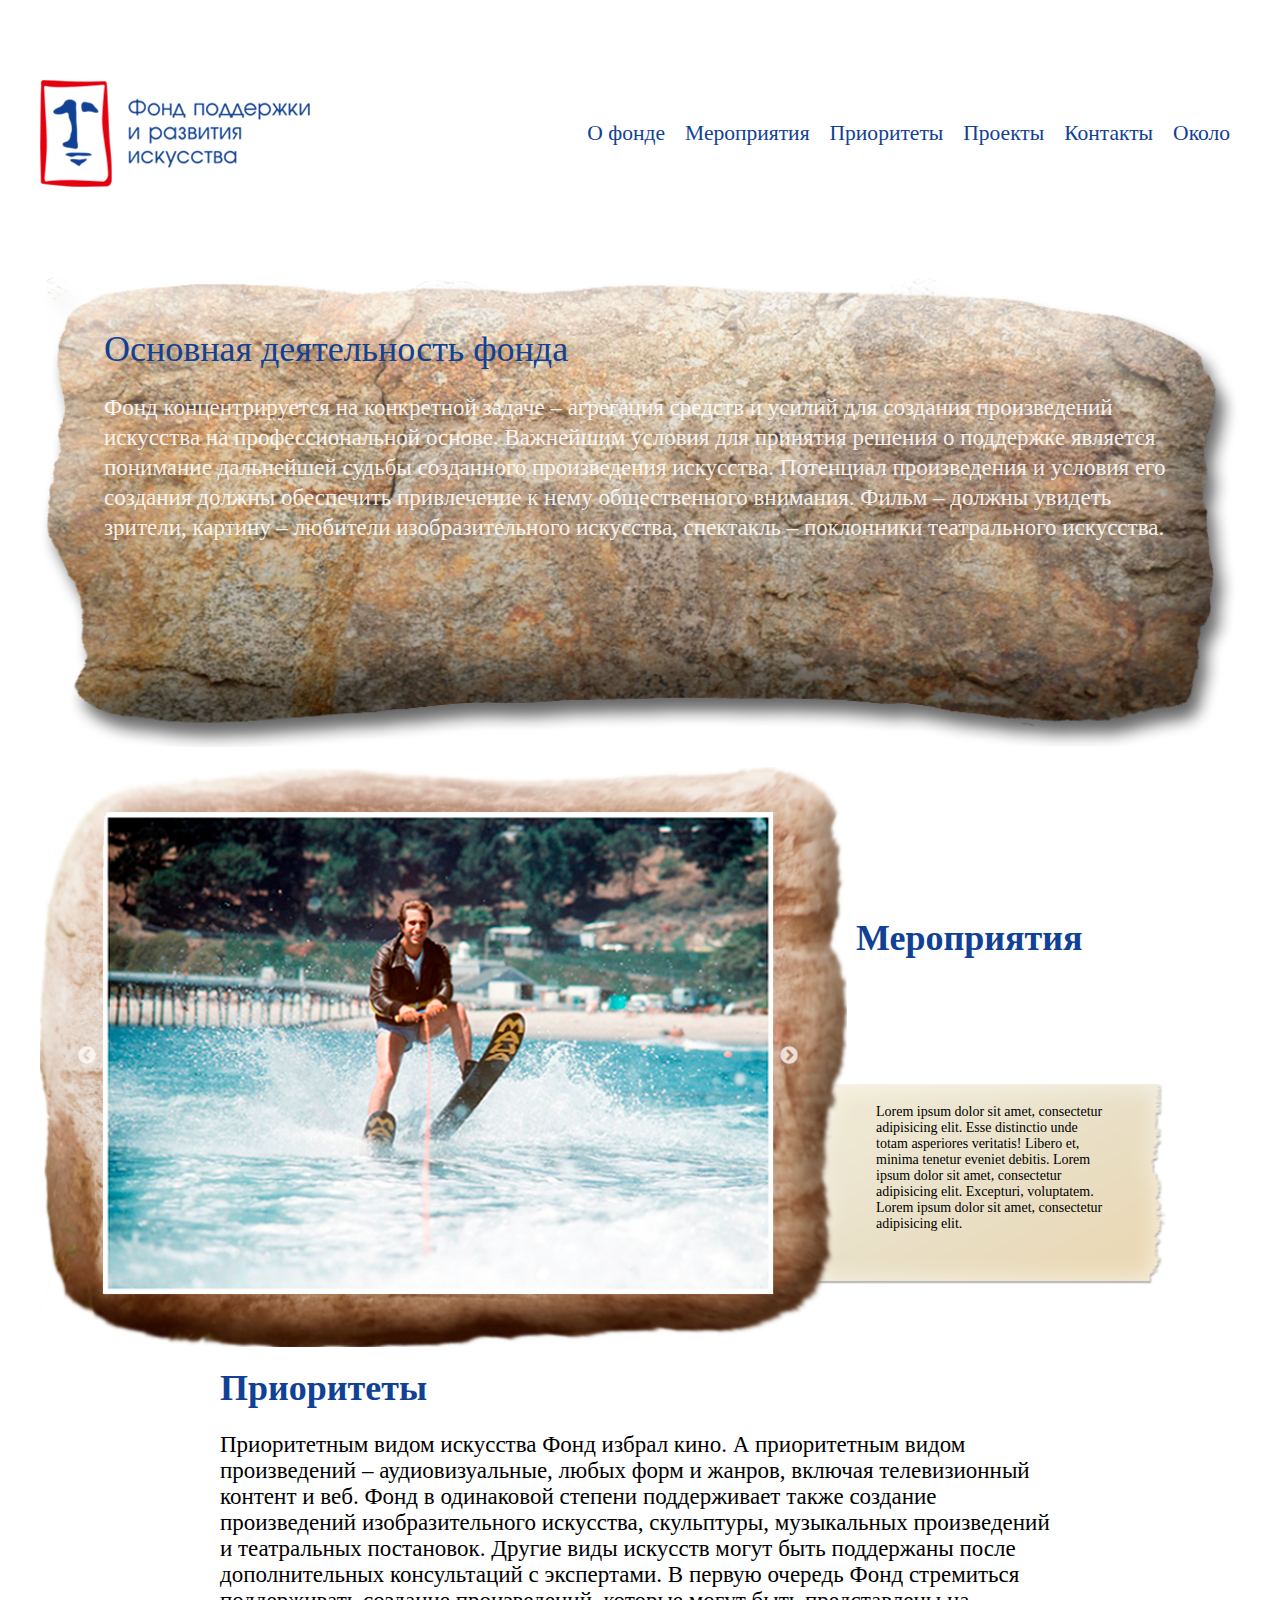
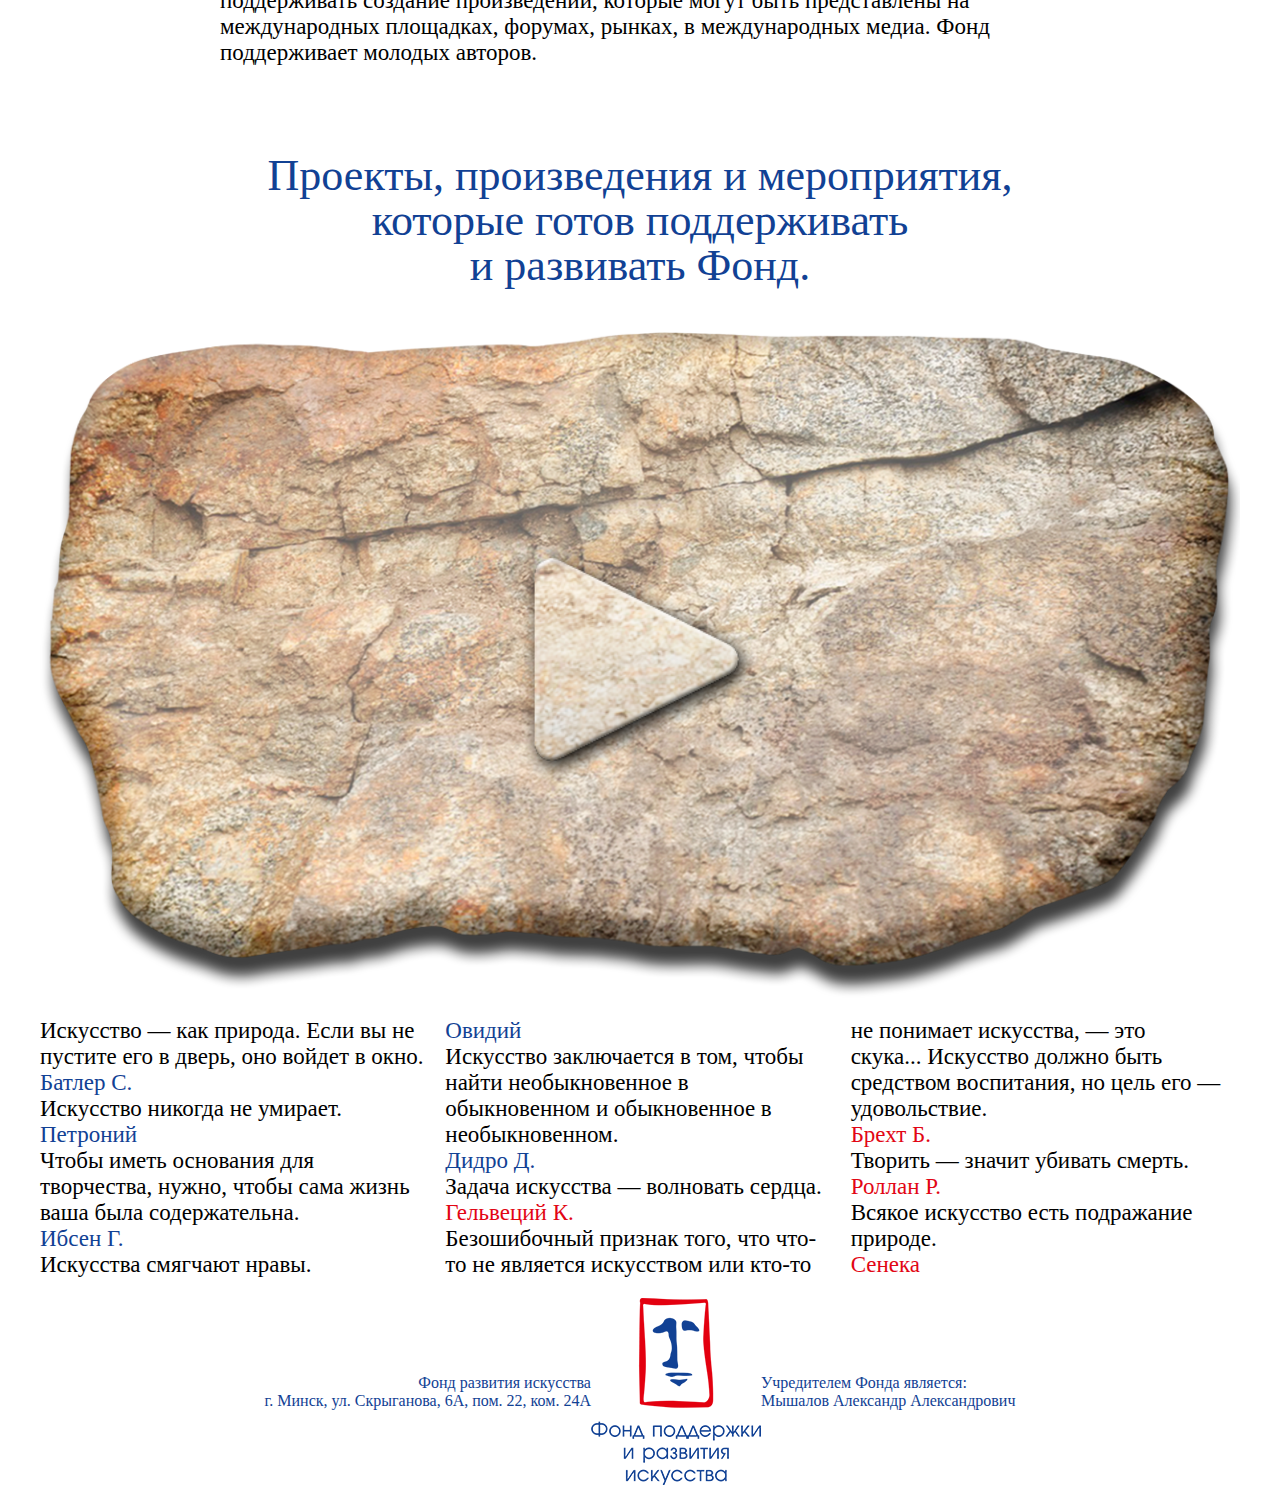
==== index.html @ 81e86b13 "Initial commit" ====
<!DOCTYPE html>
<html lang="en">
	<head>
		<meta charset="UTF-8">
		<meta name="viewport" content="width=device-width, initial-scale=1">
		<title></title>
		<link rel="stylesheet" type="text/css" href="css/style.css">
		<link rel="stylesheet" type="text/css" href="slick/slick-theme.css">
		<link rel="stylesheet" type="text/css" href="slick/slick.css">
	</head>
	<body>
		<header>
			<div class="container">
				<div class="flex__row menu">
					<div class="logo__top"></div>
					<div class="menu__links">
						<div class="flex__row menu__pc">
							<div class="menu__link">
								<a href="">О фонде</a>
							</div>
							<div class="menu__link">
								<a href="">Мероприятия</a>
							</div>
							<div class="menu__link">
								<a href="">Приоритеты</a>
							</div>
							<div class="menu__link">
								<a href="">Проекты</a>
							</div>
							<div class="menu__link">
								<a href="">Контакты</a>
							</div>
							<div class="menu__link">
								<a href="">Около</a>
							</div>
						</div>
						<div class="menu__phone">
							<input type="checkbox" id="menu-toggle" />
							<label for="menu-toggle"></label>
							<ul id="menu">
								<li><a href="#">О фонде</a></li>
								<li><a href="#">Мероприятия</a></li>
								<li><a href="#">Приоритеты</a></li>
								<li><a href="#">Проекты</a></li>
								<li><a href="#">Контакты</a></li>
								<li><a href="#">Около</a></li>
							</ul>
						</div>
					</div>
				</div>
			</div>
		</header>
		<section>
			<div class="container">
				<div class="rock1">
					<h1>Основная деятельность фонда</h1>
					<p>Фонд концентрируется на конкретной задаче – агрегация средств и усилий для создания произведений искусства на профессиональной основе. Важнейшим условия для принятия решения о поддержке является понимание дальнейшей судьбы созданного произведения искусства. Потенциал произведения и условия его создания должны обеспечить привлечение к нему общественного  внимания. Фильм – должны увидеть зрители, картину – любители изобразительного искусства, спектакль – поклонники театрального искусства.
					</p>
				</div>
			</div>
		</section>
		<section>
			<div class="container">
				<div class="rock2">
					<div class="carusel">
						<div class="chel1"><img src="img/slide.png"></div>
						<div class="chel1"><img src="img/slide.png"></div>
						<div class="chel1"><img src="img/slide.png"></div>
					</div>
					<div class="stick">
						<h1 >Мероприятия</h1>
						<p >Принять участие можно <br> заполнив анкету</p>
						<div class="sticky" style="margin: 50px 0;">
							<p class="stick_text" >Lorem ipsum dolor sit amet, consectetur adipisicing elit. Esse distinctio unde totam asperiores veritatis! Libero et, minima tenetur eveniet debitis. Lorem ipsum dolor sit amet, consectetur adipisicing elit. Excepturi, voluptatem. Lorem ipsum dolor sit amet, consectetur adipisicing elit. </p>
						</div>
					</div>
					<div class="stick_phone">
						<h1 >Мероприятия</h1>
						<p >Принять участие можно <br> заполнив анкету</p>
						<p>Lorem ipsum dolor sit amet, consectetur adipisicing elit. Sed voluptates aut autem modi earum, sunt fuga unde suscipit voluptatibus ducimus dignissimos quam alias animi quo culpa obcaecati provident, odit omnis nam eum velit nostrum, cumque veritatis! Quas nesciunt libero sunt. Molestias in, nobis sed, ducimus aliquid facere voluptas optio aspernatur!</p>
					</div>
				</div>
			</div>
		</section>
		<section>
			<div class="container">
				<div class="adv">
					<h1>Приоритеты</h1>
					<p>Приоритетным видом искусства Фонд избрал кино. А приоритетным видом произведений – аудиовизуальные, любых форм и жанров, включая телевизионный контент и веб. Фонд в одинаковой степени поддерживает также создание произведений изобразительного искусства, скульптуры, музыкальных произведений и театральных постановок.  Другие виды искусств могут быть поддержаны после дополнительных консультаций с экспертами.
						В первую очередь Фонд стремиться поддерживать создание произведений, которые могут быть представлены на международных площадках, форумах, рынках, в международных медиа.
						Фонд поддерживает молодых авторов.
					</p>
				</div>
			</div>
		</section>
		<section>
			<div class="container">
				<p class="big">Проекты, произведения и мероприятия,<br>которые готов поддерживать<br>и развивать Фонд.</p>
				<div class="rock3" style="overflow-y: hidden; overflow-x: hidden;">
					<img class="play" id="start_film" src="img/Play_button.png">
					<img class="film" id="film" src="img/film.png" style="display: none;">
				</div>
			</div>
		</section>
		<section>
			<div class="container">
				<div class="near">
					<p>Искусство — как природа. Если вы не<br> пустите его в дверь, оно войдет в окно.<br>
						<span class="blue_span">Батлер С.</span><br>
						Искусство никогда не умирает.<br> <span class="blue_span">Петроний</span><br>
						Чтобы иметь основания для творчества, нужно, чтобы сама жизнь ваша была содержательна.<br>
						<span class="blue_span">Ибсен Г.</span><br>
						Искусства смягчают нравы.<br>
						<span class="blue_span">Овидий</span><br>
						Искусство заключается в том, чтобы найти необыкновенное в обыкновенном и обыкновенное в необыкновенном.<br>
						<span class="blue_span">Дидро Д.</span></p>
						<p>Задача искусства — волновать сердца.<br>
							<span class="red_span">Гельвеций К.</span><br>
							Безошибочный признак того, что что-то не является искусством или кто-то не понимает искусства, — это <br>скука... Искусство должно быть средством воспитания, но цель его — удовольствие.<br>
							<span class="red_span">Брехт Б.</span><br>
							Творить — значит убивать смерть.<br>
							<span class="red_span">Роллан Р.</span><br>
							Всякое искусство есть подражание природе.<br>
							<span class="red_span">Сенека</span></p>
						</div>
					</div>
				</section>
				<footer>
					<div class="container">
						<div class="flex__row footer">
							<p class="right">Фонд развития искусства<br>
г. Минск, ул. Скрыганова, 6А, пом. 22, ком. 24А
</p>
							<div class="logo__bot"></div>
							<p class="left">Учредителем Фонда является:<br>
Мышалов Александр Александрович
</p>
						</div>
					</div>
				</footer>
			</body>
			<script src="js/jquery-3.3.1.min.js"></script>
			<script src="js/script.js"></script>
			<script src="slick/slick.js"></script>
			<script type="text/javascript">
				$('.carusel').slick();
			</script>
		</html>
---- css/style.css ----
body{
	font-family: 'AvantGarde';
	background-image: url(../img/bg.png);
	background-repeat: no-repeat;
	-webkit-background-size: cover;
	background-size: cover;
}
header{
	margin: 70px 0;
}
h1{
	font-size: 36px;
	color: #114194;
	margin: 0;
}
p{
	font-size: 23px;
	color: white;
}
.container{
	max-width: 1200px;
	width: 96%;
	padding: 10px;
	margin: auto;
}
.flex__row{
	display: flex;
	flex-wrap: wrap;
}
.logo__top{
	background-image: url(../img/Logo2.png);
	-webkit-background-size: contain;
	background-size: contain;
	background-repeat: no-repeat;
	width: 270px;
	height: 107px;
}
.logo__bot{
	background-image: url(../img/logo.png);
	-webkit-background-size: contain;
	background-size: contain;
	background-repeat: no-repeat;
	width: 170px;
	height: 187px;
}
.menu__link a{
	text-decoration: none;
	outline: none;
	color: #114194;
	padding: 10px;
	font-size: 21.54px;
	transition: all .4s ease;
}
.menu__link a:hover{
	color: #e20614;
}
.menu{
	align-items: center;
	justify-content: space-between;
}
.rock1{
	background-image: url(../img/rock1.png);
	background-repeat: no-repeat;
	-webkit-background-size: cover;
	background-size: cover;	
	width: 100%;
	height: 470px;
}
.rock2{
	position: relative;
	background-image: url(../img/rock2.png);
	background-repeat: no-repeat;
	-webkit-background-size: contain;
	background-size: contain;	
	width: 100%;
	height: 580px;
}
.rock3{
	position: relative;
	background-image: url(../img/rock3.png);
	background-repeat: no-repeat;
	-webkit-background-size: cover;
	background-size: cover;	
	height: 666px;
}
.rock1 h1{
	padding: 4vw 5vw 0 5vw;
	font-weight: 300;
}
.rock1 p{
	padding: 0vw 5vw 0 5vw;
	color: rgba(255,255,255,.9);
	line-height: 30px;
	font-weight: 100;

}
.carusel{
	    position: absolute;
    left: 62px;
    top: 45px;
    /* height: 167px; */
    width: 56%;
}
.slick-slide img{
	width: 100%;
}
.sticky{
	background-image: url(../img/stick.png);
	background-repeat: no-repeat;
	-webkit-background-size: contain;
	background-size: contain;	
	width: 100%;
	height: 200px;
}
.stick{
        position: absolute;
    z-index: -1;
    top: 150px;
    left: 776px;
}
.stick_text{
	margin: 0 40px;
	color: black;
	font-size: 14px;
	width: 55%;
	padding: 20px;
}
.stick_text:hover{
	color: red;
	background-color: blue;
}
.stick h1,.stick > p{
	margin-left: 40px;
}
.play{
	position: absolute;
	top: 50%;
	left: 50%;
	transform: translate(-50%,-50%);
	width: 20%;
}
.footer{
	justify-content: center;
	align-items: center;
}
.left{
	font-size: 16px;
	color: #114194;
	text-align: left;
}
.right{
	font-size: 16px;
	color: #114194;
	text-align: right;
}
.film{
	display: flex;
	margin: auto;
	width: 100%;
}
.rock3::-webkit-scrollbar { width: 0; }
 
/* ie 10+ */
.rock3 { -ms-overflow-style: none; }


/*phone menu*/
#menu, label:before, label:after {
    content: " ";
    position: absolute;
    left: 100px;
    width: 40px;
    height: 5px;
    background-color: #e20614;
    border-radius: 2px;
    transition: .5s ease;
}

label {
    padding: 38px 70px;
    position: absolute;
    z-index: 1;
}
label:before { top: 50px; }
label:after { top: 70px; }

#menu {
    top: 44px;
    width: 0px;
    transition: .2s ease;
    z-index: 0;
}
#menu li {
    line-height: 0.5;
    pointer-events: none;
    opacity: 0;
}
li, a {
    color: #114194;;
    text-indent: -15px;
    text-decoration: none;
    text-transform: none;
    list-style: none;
}

#menu-toggle:checked + label:before {
    top: 60px;
    /*left: 50px;*/
    transform: rotate(-45deg);
}
#menu-toggle:checked + label:after {
    top: 60px;
    /*left: 50px;*/
    transform: rotate(45deg);
}
#menu-toggle:checked + label + #menu {
	    position: absolute;
    top: -233px;
    background-color: rgba(255,255,255,.9);
    width: 165px;
    height: 250px;
    box-shadow: 0 2px 5px rgba(0,0,0,0.26);
    transition: .3s ease .2s;
    z-index: 1;
}
#menu-toggle:checked + label + #menu li {
    pointer-events: all;
    /* font: 16pt 'Roboto', sans-serif; */
    font-size: 23px;
    line-height: 1.85;
    opacity: 1;
    z-index: 2;
    transition: .2s ease .3s;
}

[type="checkbox"]:not(:checked), [type="checkbox"]:checked {
    display: none;
}
/*phone menu*/
.adv{
	width: 70%;
	margin: auto;
}
.adv p{
	color: black;
}
.big{
	font-size: 44px;
	color: #114194;
	font-family: 'Intro';
	font-weight: 100;
	text-align: center;
	line-height: 25px!important;
}
.near{
	column-width: 30vw;
	
}
.near p{
	margin: 0;
	color: black;
}
.blue_span{
 color: #114194;
}
.red_span{
 color: #e20614;
}




@media only screen and (min-width: 1279px) {
	.stick_phone{
		display: none;
	}
	.big{
		line-height: 45px!important;
	}
}

@media only screen and (max-width: 1279px) {
	.big{
		font-size: 30px;
	}

	.rock1{
		height: 38vw;
	}
	.rock3{
		height: 50vw;
	}
	p{
		font-size: 20px;	
	}
	header{
		margin: 20px 0;
	}
	.menu{
		justify-content: center;
	}
	.menu__links{
		padding: 20px 0;
	}
	.carusel{
		width: 60%;
	}
	.rock2{
		background: none;
		height: auto;
	}
	.stick{
		display: none;
	}
	.carusel{
		top: 20px;
		left: 10px;
		width: 95%;
	}
	.stick_phone{
		background-color: rgba(0,0,0,.2);
		padding:5vw 5vw 5vw 5vw;
		border-radius: 12px;
		margin: 50px 0;
	}
}
@media only screen and (max-width: 768px) {
	p{
		font-size: 16px;
		line-height: 20px!important;	
	}
	
	.menu{
		justify-content: center;

	}
	.menu__links{
		padding: 50px 0;
	}
	.menu__link a{
		font-size: 20px;
		filter: drop-shadow(0px 0px 1px #114194);
	}

}
@media only screen and (min-width: 767px) {
	.menu__phone{
	display: none;
	}
}
@media only screen and (max-width: 767px) {
	.menu__phone{
	position: fixed;
    bottom: 86px;
    left: -90px;
    z-index: 9999;
	}
	.menu__pc{
		display: none;
	}
	.rock1 p {
    padding: 5vw 5vw 5vw 5vw;
    line-height: 30px;
    font-weight: 100;
    background-color: rgba(0,0,0,0.2);
    border-radius: 12px;
}
	.rock1{
		height: 520px;
		-webkit-background-size: contain;
		background-size: contain;
	}
	.rock1 h1{
		padding: 10vw 5vw 10vw 5vw;
	}
	h1{
		font-size: 25px;
		text-align: center;
	}
	
	.menu__links{
		padding: 50px 0;
	}
	

}
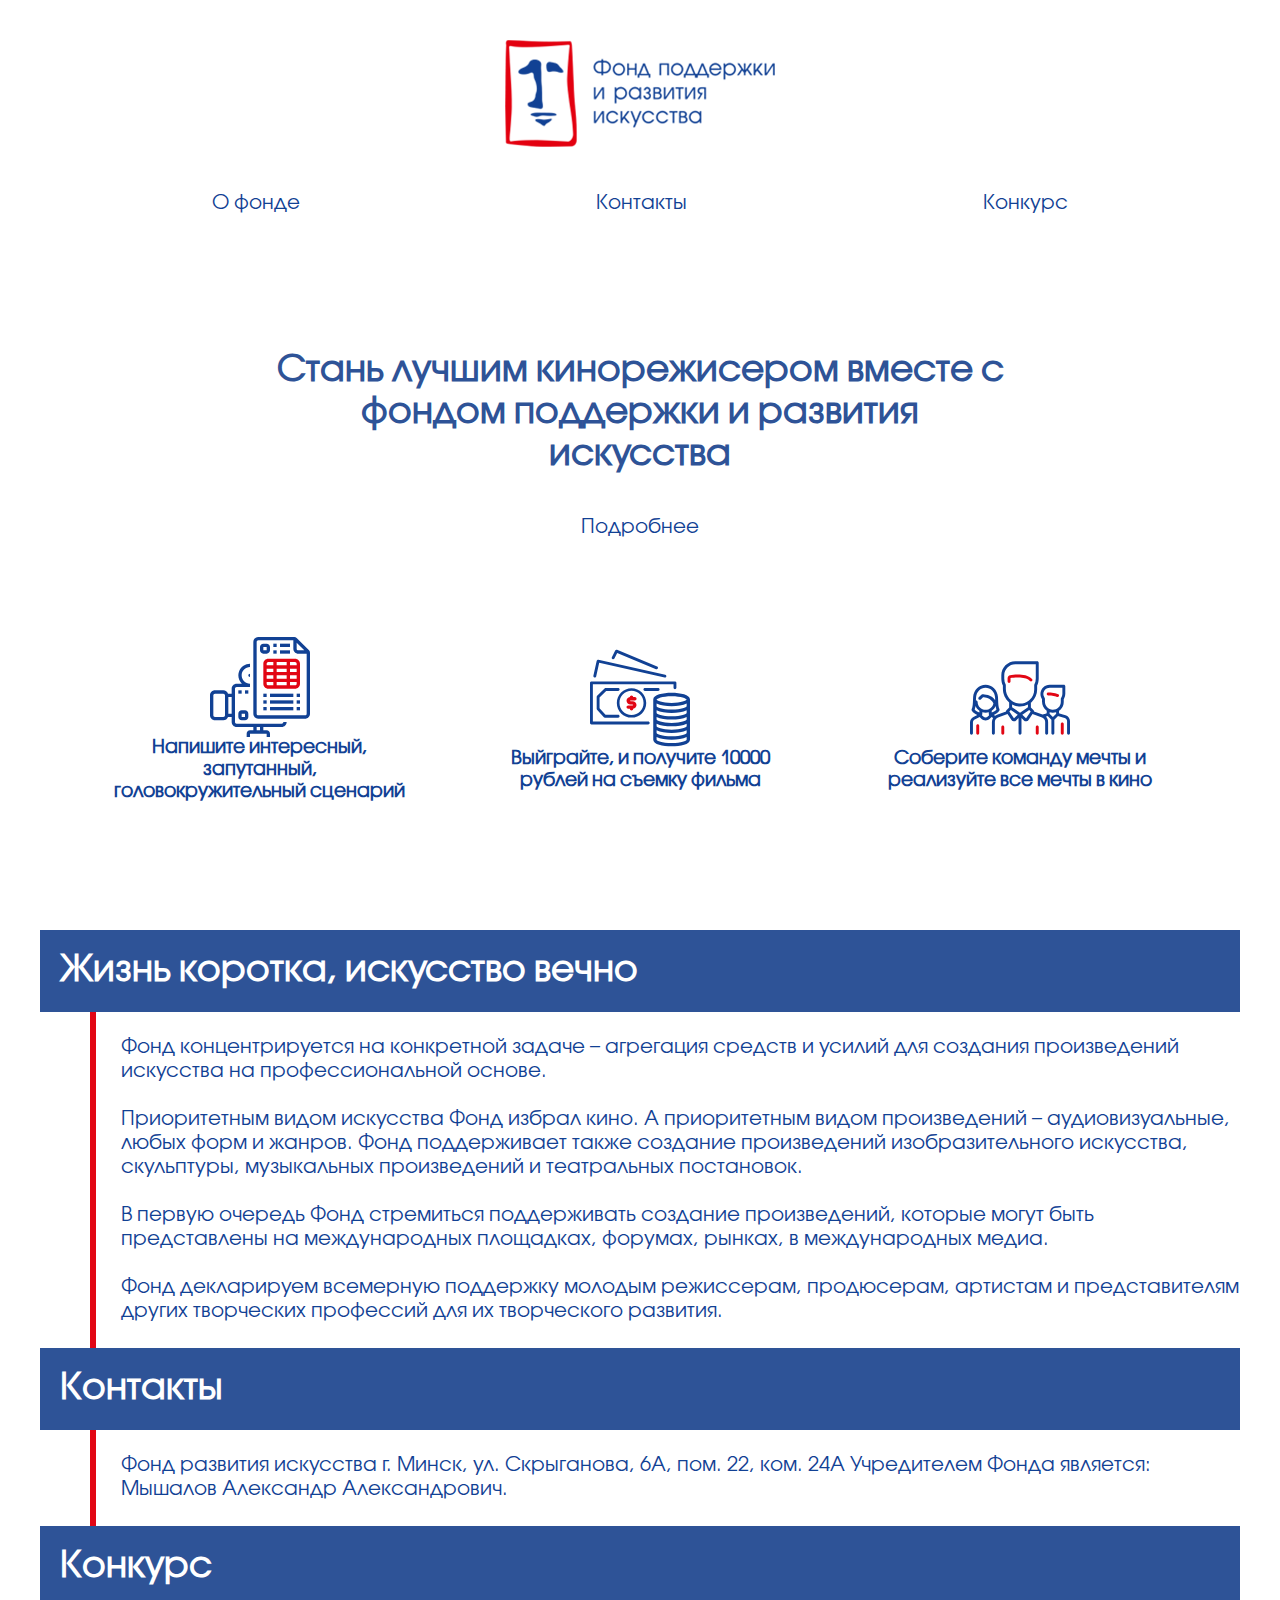
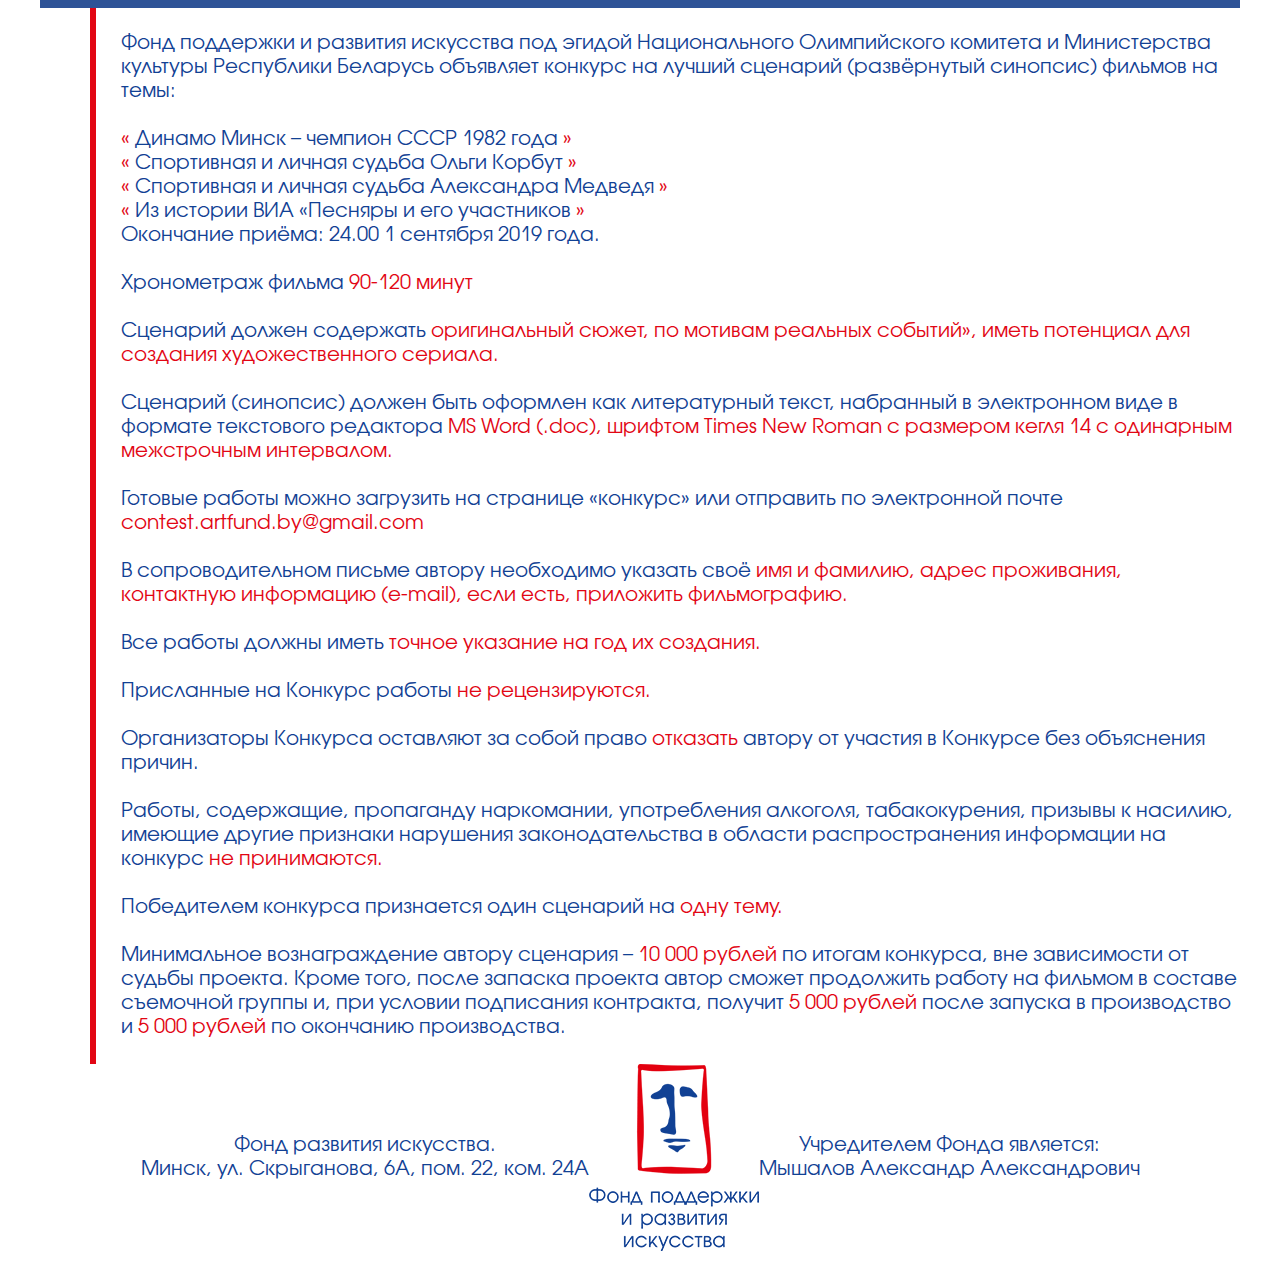
==== commit 1e7038e4: "v2" ====
--- a/index.html
+++ b/index.html
@@ -3,146 +3,155 @@
 	<head>
 		<meta charset="UTF-8">
 		<meta name="viewport" content="width=device-width, initial-scale=1">
-		<title></title>
+		<title>Document</title>
 		<link rel="stylesheet" type="text/css" href="css/style.css">
-		<link rel="stylesheet" type="text/css" href="slick/slick-theme.css">
 		<link rel="stylesheet" type="text/css" href="slick/slick.css">
 	</head>
 	<body>
-		<header>
-			<div class="container">
+		<div class="menu__phone">
+			<input type="checkbox" id="menu-toggle" />
+			<label for="menu-toggle"></label>
+			<ul id="menu">
+				<li><a href="#">О фонде</a></li>
+				<li><a href="#">Контакты</a></li>
+				<li><a href="#">Конкурс</a></li>
+			</ul>
+		</div>
+		
+		
+		<section class="first">
+			<header>
+				<div class="logo__top"><img src="img/Logo2.png"></div>
 				<div class="flex__row menu">
-					<div class="logo__top"></div>
+					
 					<div class="menu__links">
 						<div class="flex__row menu__pc">
 							<div class="menu__link">
 								<a href="">О фонде</a>
 							</div>
 							<div class="menu__link">
-								<a href="">Мероприятия</a>
-							</div>
-							<div class="menu__link">
-								<a href="">Приоритеты</a>
-							</div>
-							<div class="menu__link">
-								<a href="">Проекты</a>
-							</div>
-							<div class="menu__link">
 								<a href="">Контакты</a>
 							</div>
 							<div class="menu__link">
-								<a href="">Около</a>
+								<a href="">Конкурс</a>
 							</div>
-						</div>
-						<div class="menu__phone">
-							<input type="checkbox" id="menu-toggle" />
-							<label for="menu-toggle"></label>
-							<ul id="menu">
-								<li><a href="#">О фонде</a></li>
-								<li><a href="#">Мероприятия</a></li>
-								<li><a href="#">Приоритеты</a></li>
-								<li><a href="#">Проекты</a></li>
-								<li><a href="#">Контакты</a></li>
-								<li><a href="#">Около</a></li>
-							</ul>
 						</div>
 					</div>
 				</div>
+			</header>
+			<div class="try">
+				<h1>Стань лучшим кинорежисером вместе с фондом поддержки и развития искусства</h1>
+				<div class="menu__link">
+					<a href="">Подробнее</a>
+				</div>
 			</div>
-		</header>
-		<section>
-			<div class="container">
-				<div class="rock1">
-					<h1>Основная деятельность фонда</h1>
-					<p>Фонд концентрируется на конкретной задаче – агрегация средств и усилий для создания произведений искусства на профессиональной основе. Важнейшим условия для принятия решения о поддержке является понимание дальнейшей судьбы созданного произведения искусства. Потенциал произведения и условия его создания должны обеспечить привлечение к нему общественного  внимания. Фильм – должны увидеть зрители, картину – любители изобразительного искусства, спектакль – поклонники театрального искусства.
-					</p>
+			<div class="flex__row icons_adv">
+				<div class="flex__col icons">
+					<img src="img/1425816.svg" class="icon">
+					<h3 style="color: #114194;" class="icon_text">Напишите интересный, запутанный, головокружительный сценарий</h3>
+				</div>
+				<div class="flex__col icons">
+					<img src="img/858151.svg" class="icon">
+					<h3 style="color: #114194;" class="icon_text">Выйграйте, и получите 10000 рублей на съемку фильма</h3>
+				</div>
+				<div class="flex__col icons">
+					<img src="img/476700.svg" class="icon">
+					<h3 style="color: #114194;" class="icon_text">Соберите команду мечты и реализуйте все мечты в кино</h3>
 				</div>
 			</div>
 		</section>
 		<section>
 			<div class="container">
-				<div class="rock2">
-					<div class="carusel">
-						<div class="chel1"><img src="img/slide.png"></div>
-						<div class="chel1"><img src="img/slide.png"></div>
-						<div class="chel1"><img src="img/slide.png"></div>
+				<h1>Жизнь коротка, искусство вечно</h1>
+				<!-- <h4 style=" opacity: .5">Vita brevis, ars longa [вита брэвис, аре лонга].</h4> -->
+				
+				<div class="leftpad">
+					<p>&nbsp;</p>
+					<p style="color: #114194;">Фонд концентрируется на конкретной задаче – агрегация средств и
+					усилий для создания произведений искусства на профессиональной основе. </p>
+					<p>&nbsp;</p>
+					<p style="color: #114194;">Приоритетным видом искусства Фонд избрал кино. А приоритетным видом произведений – аудиовизуальные, любых форм и жанров.
+					Фонд поддерживает также создание произведений изобразительного искусства, скульптуры, музыкальных произведений и театральных постановок.  </p>
+					<p>&nbsp;</p>
+					<p style="color: #114194;">В первую очередь Фонд стремиться поддерживать создание произведений, которые могут быть представлены на международных площадках, форумах, рынках, в международных медиа.</p>
+					<p>&nbsp;</p>
+					<p style="color: #114194;">Фонд декларируем всемерную поддержку молодым режиссерам, продюсерам, артистам и представителям других творческих профессий для их творческого развития.</p>
+					<p>&nbsp;</p>
+				</div>
+				
+			</p>
+		</div>
+	</section>
+	<section>
+		<div class="container">
+			<div class="adv">
+				<h1>Контакты</h1>
+				<div class="leftpad">
+					<p>&nbsp;</p>					
+					<p style="color: #114194;">Фонд развития искусства
+						г. Минск, ул. Скрыганова, 6А, пом. 22, ком. 24А
+						Учредителем Фонда является:
+					Мышалов Александр Александрович.</p>
+					<p>&nbsp;</p>
+				</div>
+			</div>
+		</div>
+	</section>
+	<section class="content">
+		<div class="container">
+			<h1>Конкурс</h1>
+			<div class="leftpad">
+				<p>&nbsp;</p>
+				<p style="color: #114194;">Фонд поддержки и развития искусства под эгидой Национального Олимпийского комитета и Министерства культуры Республики Беларусь объявляет конкурс на лучший сценарий (развёрнутый синопсис) фильмов на темы:<p>
+					<p>&nbsp;</p>
+					<p style="color: #114194;"><span class="red">« </span>Динамо Минск – чемпион СССР 1982 года <span class="red"> »</span></p>
+					<p style="color: #114194;"><span class="red">« </span>Спортивная и личная судьба Ольги Корбут <span class="red"> »</span> </p>
+					<p style="color: #114194;"><span class="red">« </span>Спортивная и личная судьба Александра Медведя <span class="red"> »</span></p>
+					<p style="color: #114194;"><span class="red">« </span>Из истории ВИА «Песняры и его участников <span class="red"> »</span> </p>
+					<p style="color: #114194;">Окончание приёма: 24.00 1 сентября 2019 года. </p>
+					<p>&nbsp;</p>
+					<p style="color: #114194;">Хронометраж фильма <span class="red">90-120 минут</span></p>
+					<p>&nbsp;</p>
+					<p style="color: #114194;">Сценарий должен содержать <span class="red">оригинальный сюжет, по мотивам реальных событий», иметь потенциал для создания художественного сериала.</span></p>
+					<p>&nbsp;</p>
+					<p style="color: #114194;">Сценарий (синопсис) должен быть оформлен как литературный текст, набранный в электронном виде в формате текстового редактора <span class="red">MS Word (.doc), шрифтом Times New Roman с размером кегля 14 с одинарным межстрочным интервалом.</span></p>
+					<p>&nbsp;</p>
+					<p style="color: #114194;">Готовые работы можно загрузить на странице «конкурс» или отправить по электронной почте   <span class="red">contest.artfund.by@gmail.com</span></p>
+					<p>&nbsp;</p>
+					<p style="color: #114194;">В сопроводительном письме автору необходимо указать своё <span class="red">имя и фамилию, адрес проживания, контактную информацию (e-mail), если есть, приложить фильмографию.</span></p>
+					<p>&nbsp;</p>
+					<p style="color: #114194;">Все работы должны иметь <span class="red">точное указание на год их создания.</span></p>
+					<p>&nbsp;</p>
+					<p style="color: #114194;">Присланные на Конкурс работы <span class="red">не рецензируются.</span></p>
+					<p>&nbsp;</p>
+					<p style="color: #114194;">Организаторы Конкурса оставляют за собой право <span class="red">отказать</span> автору от участия в Конкурсе без объяснения причин.</p>
+					<p>&nbsp;</p>
+					<p style="color: #114194;">Работы, содержащие, пропаганду наркомании, употребления алкоголя, табакокурения, призывы к насилию, имеющие другие признаки нарушения законодательства в области распространения информации на конкурс <span class="red">не принимаются.</span></p>
+					<p>&nbsp;</p>
+					<p style="color: #114194;">Победителем конкурса признается один сценарий на <span class="red">одну тему.</span></p>
+					<p>&nbsp;</p>
+					<p style="color: #114194;">Минимальное вознаграждение автору сценария – <span class="red">10 000 рублей</span> по итогам конкурса, вне зависимости от судьбы проекта. Кроме того, после запаска проекта автор сможет продолжить работу на фильмом в составе съемочной группы и, при условии подписания контракта, получит<span class="red"> 5 000 рублей</span> после запуска в производство и <span class="red">5 000 рублей</span> по окончанию производства.</p>
+					<p>&nbsp;</p>
+				</div>
+			</div>
+		</section>
+		<footer>
+			<div class="container">
+				<div class="flex__row">
+					<div class="flex__col">
+						<p style="color: #114194;">Фонд развития искусства.</p>
+						<p style="color: #114194;">Минск, ул. Скрыганова, 6А, пом. 22, ком. 24А</p>
 					</div>
-					<div class="stick">
-						<h1 >Мероприятия</h1>
-						<p >Принять участие можно <br> заполнив анкету</p>
-						<div class="sticky" style="margin: 50px 0;">
-							<p class="stick_text" >Lorem ipsum dolor sit amet, consectetur adipisicing elit. Esse distinctio unde totam asperiores veritatis! Libero et, minima tenetur eveniet debitis. Lorem ipsum dolor sit amet, consectetur adipisicing elit. Excepturi, voluptatem. Lorem ipsum dolor sit amet, consectetur adipisicing elit. </p>
-						</div>
-					</div>
-					<div class="stick_phone">
-						<h1 >Мероприятия</h1>
-						<p >Принять участие можно <br> заполнив анкету</p>
-						<p>Lorem ipsum dolor sit amet, consectetur adipisicing elit. Sed voluptates aut autem modi earum, sunt fuga unde suscipit voluptatibus ducimus dignissimos quam alias animi quo culpa obcaecati provident, odit omnis nam eum velit nostrum, cumque veritatis! Quas nesciunt libero sunt. Molestias in, nobis sed, ducimus aliquid facere voluptas optio aspernatur!</p>
+					<img src="img/logo.png">
+					<div class="flex__col">
+						<p style="color: #114194;">	Учредителем Фонда является:</p>
+						<p style="color: #114194;">Мышалов Александр Александрович</p>
 					</div>
 				</div>
 			</div>
-		</section>
-		<section>
-			<div class="container">
-				<div class="adv">
-					<h1>Приоритеты</h1>
-					<p>Приоритетным видом искусства Фонд избрал кино. А приоритетным видом произведений – аудиовизуальные, любых форм и жанров, включая телевизионный контент и веб. Фонд в одинаковой степени поддерживает также создание произведений изобразительного искусства, скульптуры, музыкальных произведений и театральных постановок.  Другие виды искусств могут быть поддержаны после дополнительных консультаций с экспертами.
-						В первую очередь Фонд стремиться поддерживать создание произведений, которые могут быть представлены на международных площадках, форумах, рынках, в международных медиа.
-						Фонд поддерживает молодых авторов.
-					</p>
-				</div>
-			</div>
-		</section>
-		<section>
-			<div class="container">
-				<p class="big">Проекты, произведения и мероприятия,<br>которые готов поддерживать<br>и развивать Фонд.</p>
-				<div class="rock3" style="overflow-y: hidden; overflow-x: hidden;">
-					<img class="play" id="start_film" src="img/Play_button.png">
-					<img class="film" id="film" src="img/film.png" style="display: none;">
-				</div>
-			</div>
-		</section>
-		<section>
-			<div class="container">
-				<div class="near">
-					<p>Искусство — как природа. Если вы не<br> пустите его в дверь, оно войдет в окно.<br>
-						<span class="blue_span">Батлер С.</span><br>
-						Искусство никогда не умирает.<br> <span class="blue_span">Петроний</span><br>
-						Чтобы иметь основания для творчества, нужно, чтобы сама жизнь ваша была содержательна.<br>
-						<span class="blue_span">Ибсен Г.</span><br>
-						Искусства смягчают нравы.<br>
-						<span class="blue_span">Овидий</span><br>
-						Искусство заключается в том, чтобы найти необыкновенное в обыкновенном и обыкновенное в необыкновенном.<br>
-						<span class="blue_span">Дидро Д.</span></p>
-						<p>Задача искусства — волновать сердца.<br>
-							<span class="red_span">Гельвеций К.</span><br>
-							Безошибочный признак того, что что-то не является искусством или кто-то не понимает искусства, — это <br>скука... Искусство должно быть средством воспитания, но цель его — удовольствие.<br>
-							<span class="red_span">Брехт Б.</span><br>
-							Творить — значит убивать смерть.<br>
-							<span class="red_span">Роллан Р.</span><br>
-							Всякое искусство есть подражание природе.<br>
-							<span class="red_span">Сенека</span></p>
-						</div>
-					</div>
-				</section>
-				<footer>
-					<div class="container">
-						<div class="flex__row footer">
-							<p class="right">Фонд развития искусства<br>
-г. Минск, ул. Скрыганова, 6А, пом. 22, ком. 24А
-</p>
-							<div class="logo__bot"></div>
-							<p class="left">Учредителем Фонда является:<br>
-Мышалов Александр Александрович
-</p>
-						</div>
-					</div>
-				</footer>
-			</body>
-			<script src="js/jquery-3.3.1.min.js"></script>
-			<script src="js/script.js"></script>
-			<script src="slick/slick.js"></script>
-			<script type="text/javascript">
-				$('.carusel').slick();
-			</script>
-		</html>+		</footer>
+		<script src="js/jquery-3.3.1.min.js"></script>
+		<script src="slick/slick.js"></script>
+		<script src="js/script.js"></script>
+	</body>
+</html>--- a/css/style.css
+++ b/css/style.css
@@ -1,54 +1,121 @@
+
+*{
+	margin: 0;
+	padding: 0;
+}
+@font-face{
+font-family: 'AvantGarde';
+src: url('../fonts/avantgardegothicc.otf') format('opentype');
+}
+@font-face{
+font-family: 'Intro';
+src: url('../fonts/INTRO.otf') format('opentype');
+font-weight: 700;
+}
+.blue_span{
+ color: #114194;
+}
+.red_span{
+ color: #e20614;
+}
+.first{
+	height: 100vh;
+	padding: 0 0 30px 0;
+}
+.red{
+	color: #e20614;
+}
+footer{
+	padding-bottom: 20px;
+}
 body{
-	font-family: 'AvantGarde';
+	font-family: AvantGarde!important;
 	background-image: url(../img/bg.png);
 	background-repeat: no-repeat;
 	-webkit-background-size: cover;
 	background-size: cover;
+	overflow-x: hidden;
 }
 header{
-	margin: 70px 0;
 }
 h1{
 	font-size: 36px;
-	color: #114194;
-	margin: 0;
+    color: #ffffff;
+    margin: 0;
+    background-color: #2e5397;
+    padding: 20px;
+}
+.try h1{
+	font-size: 36px;
+    color: #2e5397;
+    margin: 0;
+     background-color: rgba(0,0,0,0);
 }
 p{
-	font-size: 23px;
+	font-size: 20px;
 	color: white;
 }
 .container{
 	max-width: 1200px;
-	width: 96%;
-	padding: 10px;
+	width: 97%;
+	padding:0 10px;
 	margin: auto;
+}
+img svg path{
+    fill: #fff!important;
+}
+.icon{
+    width: 100px;
+}
+.icons{
+    max-width: 33%;
+}
+.icon_text{
+    width: 80%;
+    margin: auto;
+    text-align: center;
 }
 .flex__row{
 	display: flex;
 	flex-wrap: wrap;
-}
-.logo__top{
-	background-image: url(../img/Logo2.png);
-	-webkit-background-size: contain;
-	background-size: contain;
-	background-repeat: no-repeat;
-	width: 270px;
-	height: 107px;
-}
-.logo__bot{
-	background-image: url(../img/logo.png);
-	-webkit-background-size: contain;
-	background-size: contain;
-	background-repeat: no-repeat;
-	width: 170px;
-	height: 187px;
+    align-items: center;
+    justify-content: center;
+}
+.flex__col{
+    display: flex;
+    flex-direction: column;
+    flex-wrap: wrap;
+    justify-content: center;
+    align-items: center;
+}
+.logo__top {
+	margin: auto;
+	text-align: center;
+	padding: 40px;
+}
+.try{
+	text-align: center;
+	padding: 0 0 30px 0;
+}
+.try .menu__link{
+	padding:  20px 0 0 0;
+}
+.logo__bot img{
+}
+.menu__links{
+	width: 90%;
+	margin: auto;
+}
+.menu__links .flex__row{
+	    width: 100%;
+    justify-content: space-around;
 }
 .menu__link a{
 	text-decoration: none;
 	outline: none;
 	color: #114194;
 	padding: 10px;
-	font-size: 21.54px;
+	font-size: 20px;
 	transition: all .4s ease;
 }
 .menu__link a:hover{
@@ -58,126 +125,34 @@
 	align-items: center;
 	justify-content: space-between;
 }
-.rock1{
-	background-image: url(../img/rock1.png);
-	background-repeat: no-repeat;
-	-webkit-background-size: cover;
-	background-size: cover;	
-	width: 100%;
-	height: 470px;
-}
-.rock2{
-	position: relative;
-	background-image: url(../img/rock2.png);
-	background-repeat: no-repeat;
-	-webkit-background-size: contain;
-	background-size: contain;	
-	width: 100%;
-	height: 580px;
-}
-.rock3{
-	position: relative;
-	background-image: url(../img/rock3.png);
-	background-repeat: no-repeat;
-	-webkit-background-size: cover;
-	background-size: cover;	
-	height: 666px;
-}
-.rock1 h1{
-	padding: 4vw 5vw 0 5vw;
-	font-weight: 300;
-}
-.rock1 p{
-	padding: 0vw 5vw 0 5vw;
-	color: rgba(255,255,255,.9);
-	line-height: 30px;
-	font-weight: 100;
-
-}
-.carusel{
-	    position: absolute;
-    left: 62px;
-    top: 45px;
-    /* height: 167px; */
-    width: 56%;
-}
-.slick-slide img{
-	width: 100%;
-}
-.sticky{
-	background-image: url(../img/stick.png);
-	background-repeat: no-repeat;
-	-webkit-background-size: contain;
-	background-size: contain;	
-	width: 100%;
-	height: 200px;
-}
-.stick{
-        position: absolute;
-    z-index: -1;
-    top: 150px;
-    left: 776px;
-}
-.stick_text{
-	margin: 0 40px;
-	color: black;
-	font-size: 14px;
-	width: 55%;
-	padding: 20px;
-}
-.stick_text:hover{
-	color: red;
-	background-color: blue;
-}
-.stick h1,.stick > p{
-	margin-left: 40px;
-}
-.play{
-	position: absolute;
-	top: 50%;
-	left: 50%;
-	transform: translate(-50%,-50%);
-	width: 20%;
-}
-.footer{
-	justify-content: center;
-	align-items: center;
-}
-.left{
-	font-size: 16px;
-	color: #114194;
-	text-align: left;
-}
-.right{
-	font-size: 16px;
-	color: #114194;
-	text-align: right;
-}
-.film{
-	display: flex;
-	margin: auto;
-	width: 100%;
-}
-.rock3::-webkit-scrollbar { width: 0; }
- 
-/* ie 10+ */
-.rock3 { -ms-overflow-style: none; }
-
+.leftpad{
+	margin-left: 50px;
+	padding-left: 25px;
+	/*border-left-color: red;*/
+	border:6px solid #e20614;
+	border-right: none; 
+	border-bottom:  none; 
+	border-top: none; 
+
+}
 
 /*phone menu*/
-#menu, label:before, label:after {
+label:before, label:after {
     content: " ";
     position: absolute;
-    left: 100px;
     width: 40px;
     height: 5px;
     background-color: #e20614;
     border-radius: 2px;
     transition: .5s ease;
 }
+#menu, label:before, label:after {
+    position: absolute;
+    left: 100px;
+}
 
 label {
-    padding: 38px 70px;
+    /*padding: 38px 70px;*/
     position: absolute;
     z-index: 1;
 }
@@ -194,10 +169,11 @@
     line-height: 0.5;
     pointer-events: none;
     opacity: 0;
+    padding: 0 0 0 10px
 }
 li, a {
-    color: #114194;;
-    text-indent: -15px;
+    color: #114194;
+    /*text-indent: -15px;*/
     text-decoration: none;
     text-transform: none;
     list-style: none;
@@ -214,11 +190,11 @@
     transform: rotate(45deg);
 }
 #menu-toggle:checked + label + #menu {
-	    position: absolute;
-    top: -233px;
+    position: absolute;
+    top: -100px;
     background-color: rgba(255,255,255,.9);
-    width: 165px;
-    height: 250px;
+    width: 127px;
+    height: 127px;
     box-shadow: 0 2px 5px rgba(0,0,0,0.26);
     transition: .3s ease .2s;
     z-index: 1;
@@ -238,7 +214,7 @@
 }
 /*phone menu*/
 .adv{
-	width: 70%;
+	/*width: 70%;*/
 	margin: auto;
 }
 .adv p{
@@ -248,7 +224,7 @@
 	font-size: 44px;
 	color: #114194;
 	font-family: 'Intro';
-	font-weight: 100;
+	font-weight: 700;
 	text-align: center;
 	line-height: 25px!important;
 }
@@ -260,35 +236,13 @@
 	margin: 0;
 	color: black;
 }
-.blue_span{
- color: #114194;
-}
-.red_span{
- color: #e20614;
-}
-
-
-
-
-@media only screen and (min-width: 1279px) {
-	.stick_phone{
-		display: none;
-	}
-	.big{
-		line-height: 45px!important;
-	}
-}
-
 @media only screen and (max-width: 1279px) {
-	.big{
-		font-size: 30px;
-	}
-
-	.rock1{
-		height: 38vw;
-	}
-	.rock3{
-		height: 50vw;
+	
+	footer img{
+		padding: 20px;
+	}
+	footer .flex__row{
+		flex-direction: column;
 	}
 	p{
 		font-size: 20px;	
@@ -302,31 +256,10 @@
 	.menu__links{
 		padding: 20px 0;
 	}
-	.carusel{
-		width: 60%;
-	}
-	.rock2{
-		background: none;
-		height: auto;
-	}
-	.stick{
-		display: none;
-	}
-	.carusel{
-		top: 20px;
-		left: 10px;
-		width: 95%;
-	}
-	.stick_phone{
-		background-color: rgba(0,0,0,.2);
-		padding:5vw 5vw 5vw 5vw;
-		border-radius: 12px;
-		margin: 50px 0;
-	}
 }
 @media only screen and (max-width: 768px) {
 	p{
-		font-size: 16px;
+		font-size: 15px;
 		line-height: 20px!important;	
 	}
 	
@@ -345,8 +278,23 @@
 }
 @media only screen and (min-width: 767px) {
 	.menu__phone{
-	display: none;
-	}
+		display: none;
+	}
+	.icons_adv {
+	    position: absolute;
+	    top: 80%;
+	    left: 50%;
+	    transform: translate(-50%,-50%);
+	    width: 90%;
+	}
+	.try{
+		position: absolute;
+		top: 50%;
+		left: 50%;
+		transform: translate(-50%,-50%);
+		
+		width: 60%;
+}
 }
 @media only screen and (max-width: 767px) {
 	.menu__phone{
@@ -355,32 +303,32 @@
     left: -90px;
     z-index: 9999;
 	}
-	.menu__pc{
+	.menu{
 		display: none;
-	}
-	.rock1 p {
-    padding: 5vw 5vw 5vw 5vw;
-    line-height: 30px;
-    font-weight: 100;
-    background-color: rgba(0,0,0,0.2);
-    border-radius: 12px;
-}
-	.rock1{
-		height: 520px;
-		-webkit-background-size: contain;
-		background-size: contain;
-	}
-	.rock1 h1{
-		padding: 10vw 5vw 10vw 5vw;
 	}
 	h1{
 		font-size: 25px;
 		text-align: center;
-	}
-	
+	}	
 	.menu__links{
 		padding: 50px 0;
 	}
+	.icons_adv{
+		flex-direction: row;
+	}
+	.icons{
+		max-width: 100%;
+		padding: 10px 0;
+	}
+	.icon_text{
+		width: 100%;
+	}
+	.container{
+		width: 95%;
+	}
+	.first{
+		height: auto;
+	}
 	
 
-}+}
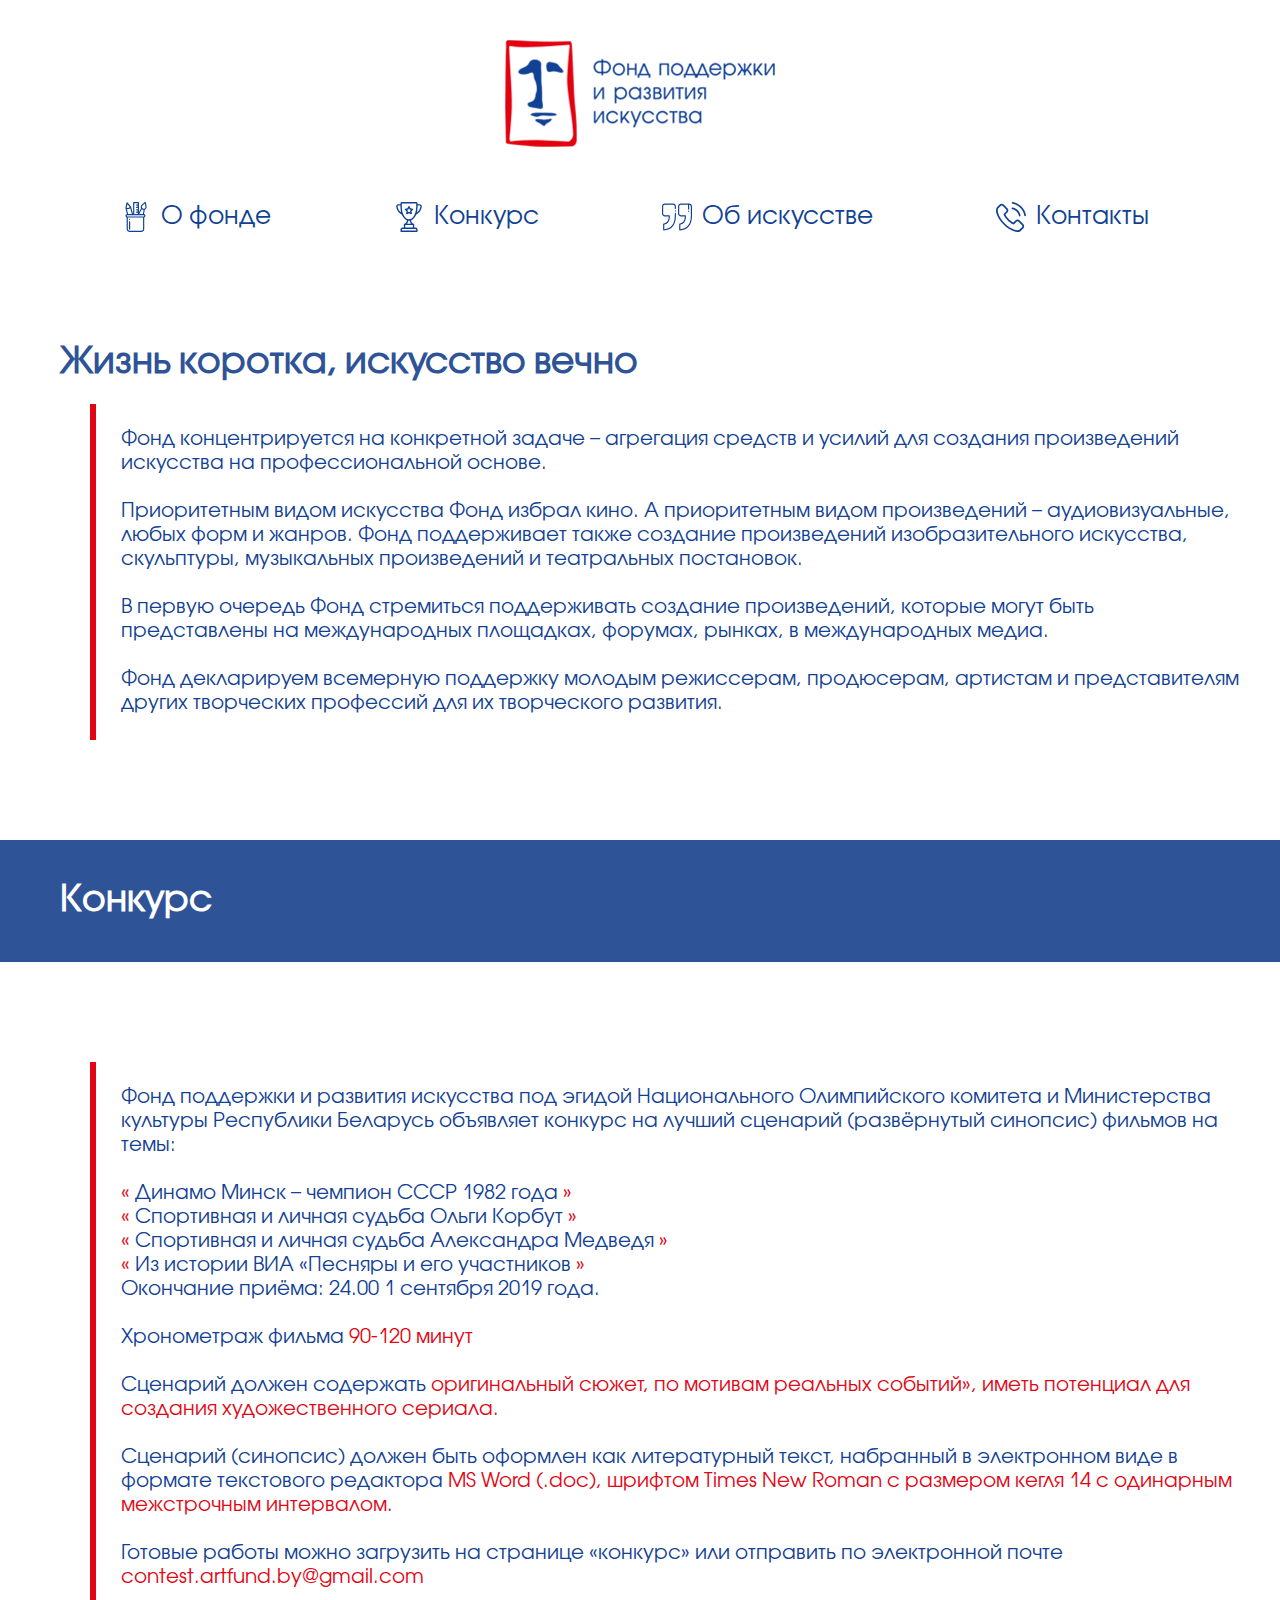
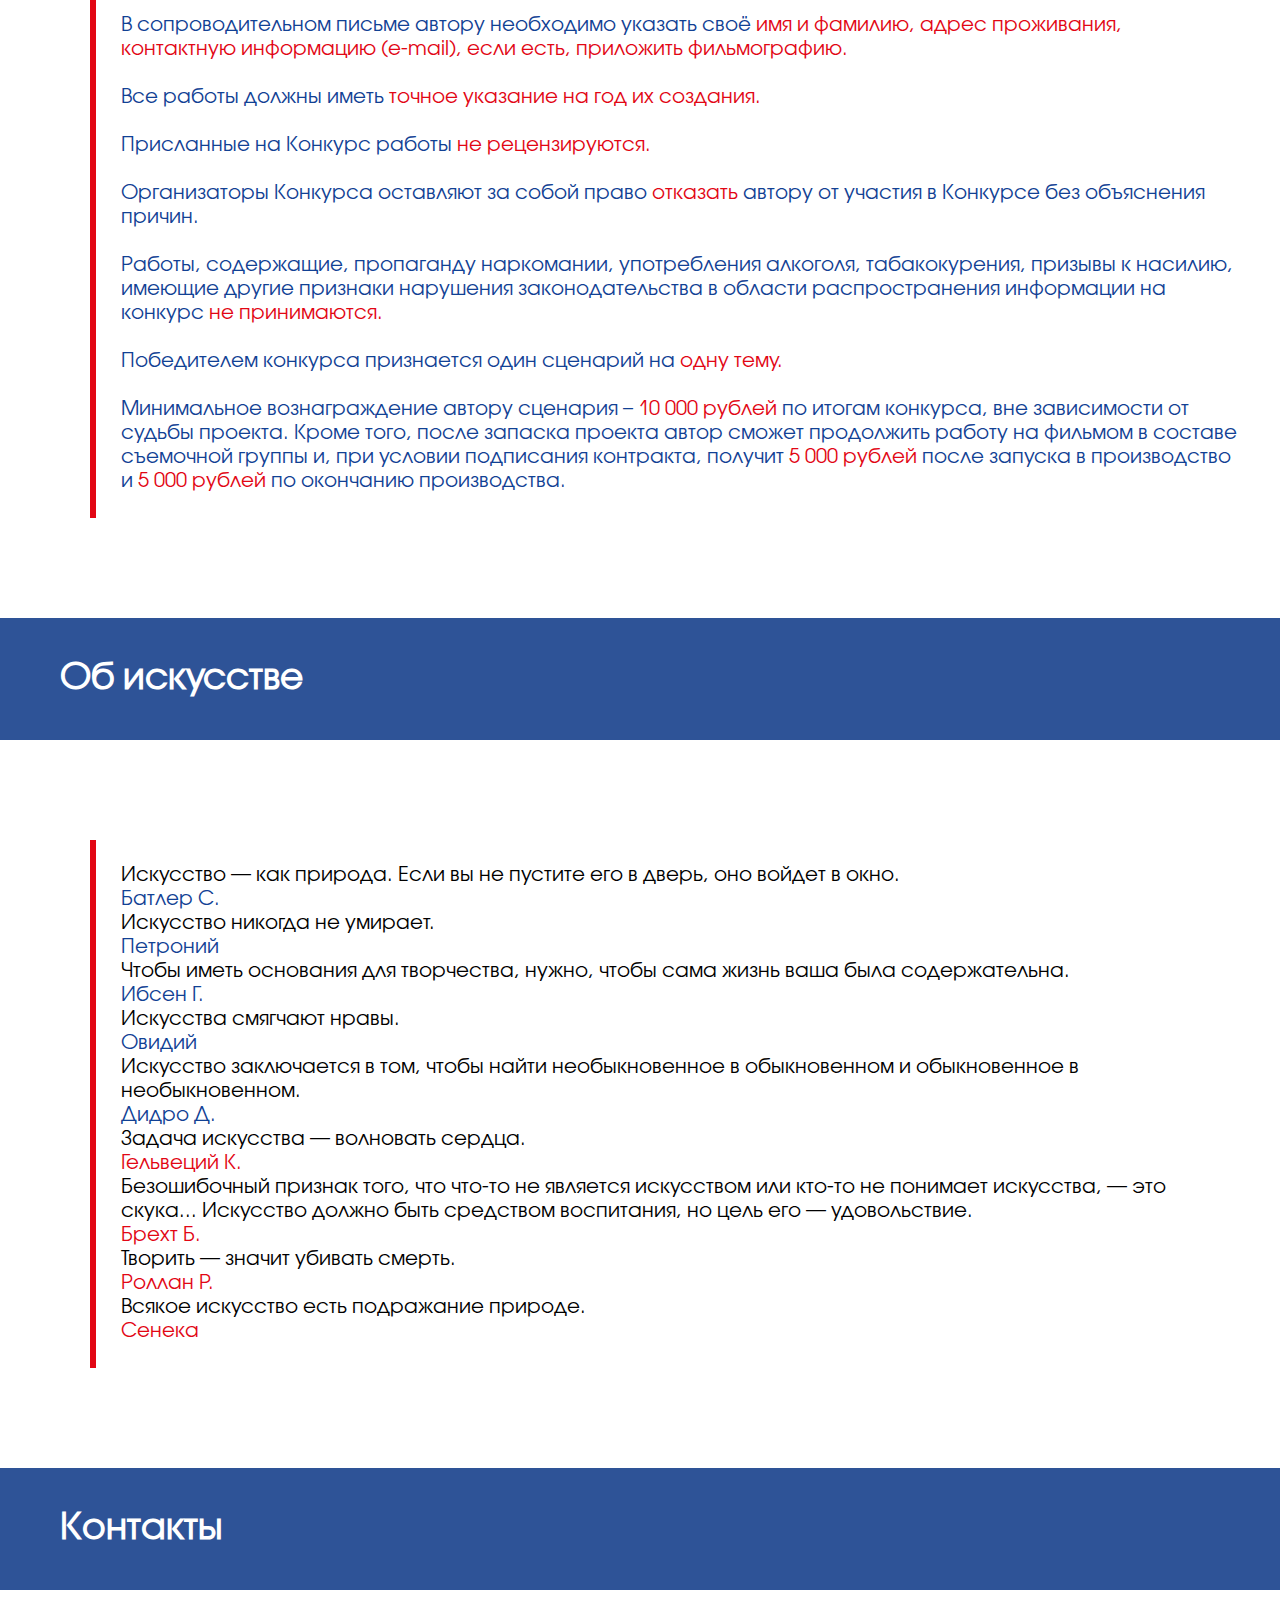
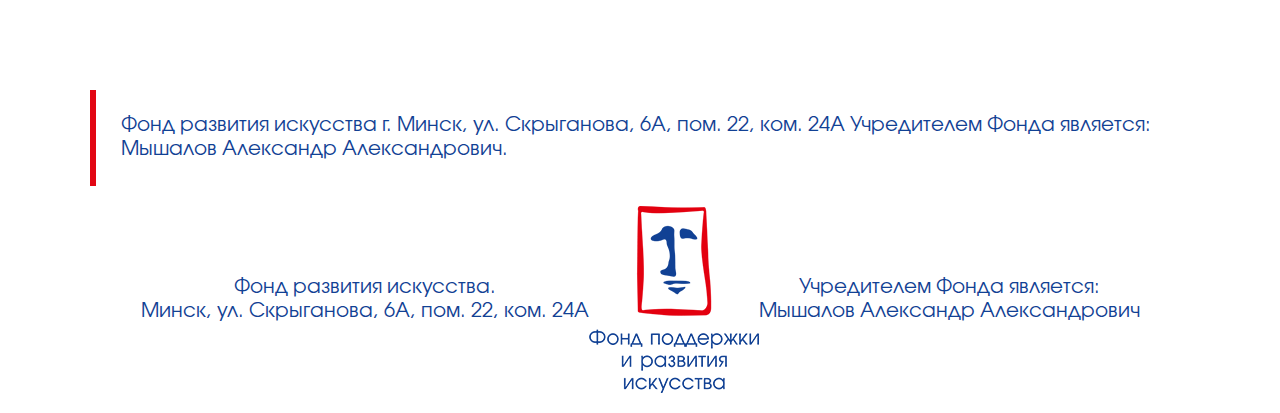
==== commit 2f5cb0a9: "all update" ====
--- a/index.html
+++ b/index.html
@@ -13,145 +13,298 @@
 			<label for="menu-toggle"></label>
 			<ul id="menu">
 				<li><a href="#">О фонде</a></li>
+				<li><a href="#">Конкурс</a></li>
+				<li><a href="#">Об искусстве</a></li>
 				<li><a href="#">Контакты</a></li>
-				<li><a href="#">Конкурс</a></li>
 			</ul>
 		</div>
-		
-		
 		<section class="first">
 			<header>
 				<div class="logo__top"><img src="img/Logo2.png"></div>
 				<div class="flex__row menu">
-					
 					<div class="menu__links">
 						<div class="flex__row menu__pc">
 							<div class="menu__link">
-								<a href="">О фонде</a>
-							</div>
-							<div class="menu__link">
-								<a href="">Контакты</a>
-							</div>
-							<div class="menu__link">
-								<a href="">Конкурс</a>
-							</div>
-						</div>
-					</div>
-				</div>
-			</header>
-			<div class="try">
-				<h1>Стань лучшим кинорежисером вместе с фондом поддержки и развития искусства</h1>
-				<div class="menu__link">
-					<a href="">Подробнее</a>
-				</div>
-			</div>
-			<div class="flex__row icons_adv">
-				<div class="flex__col icons">
-					<img src="img/1425816.svg" class="icon">
-					<h3 style="color: #114194;" class="icon_text">Напишите интересный, запутанный, головокружительный сценарий</h3>
-				</div>
-				<div class="flex__col icons">
-					<img src="img/858151.svg" class="icon">
-					<h3 style="color: #114194;" class="icon_text">Выйграйте, и получите 10000 рублей на съемку фильма</h3>
-				</div>
-				<div class="flex__col icons">
-					<img src="img/476700.svg" class="icon">
-					<h3 style="color: #114194;" class="icon_text">Соберите команду мечты и реализуйте все мечты в кино</h3>
-				</div>
-			</div>
-		</section>
-		<section>
-			<div class="container">
-				<h1>Жизнь коротка, искусство вечно</h1>
-				<!-- <h4 style=" opacity: .5">Vita brevis, ars longa [вита брэвис, аре лонга].</h4> -->
-				
-				<div class="leftpad">
-					<p>&nbsp;</p>
-					<p style="color: #114194;">Фонд концентрируется на конкретной задаче – агрегация средств и
-					усилий для создания произведений искусства на профессиональной основе. </p>
-					<p>&nbsp;</p>
-					<p style="color: #114194;">Приоритетным видом искусства Фонд избрал кино. А приоритетным видом произведений – аудиовизуальные, любых форм и жанров.
-					Фонд поддерживает также создание произведений изобразительного искусства, скульптуры, музыкальных произведений и театральных постановок.  </p>
-					<p>&nbsp;</p>
-					<p style="color: #114194;">В первую очередь Фонд стремиться поддерживать создание произведений, которые могут быть представлены на международных площадках, форумах, рынках, в международных медиа.</p>
-					<p>&nbsp;</p>
-					<p style="color: #114194;">Фонд декларируем всемерную поддержку молодым режиссерам, продюсерам, артистам и представителям других творческих профессий для их творческого развития.</p>
-					<p>&nbsp;</p>
-				</div>
-				
-			</p>
-		</div>
-	</section>
-	<section>
-		<div class="container">
-			<div class="adv">
-				<h1>Контакты</h1>
-				<div class="leftpad">
-					<p>&nbsp;</p>					
-					<p style="color: #114194;">Фонд развития искусства
-						г. Минск, ул. Скрыганова, 6А, пом. 22, ком. 24А
-						Учредителем Фонда является:
-					Мышалов Александр Александрович.</p>
-					<p>&nbsp;</p>
-				</div>
-			</div>
-		</div>
-	</section>
-	<section class="content">
-		<div class="container">
-			<h1>Конкурс</h1>
-			<div class="leftpad">
-				<p>&nbsp;</p>
-				<p style="color: #114194;">Фонд поддержки и развития искусства под эгидой Национального Олимпийского комитета и Министерства культуры Республики Беларусь объявляет конкурс на лучший сценарий (развёрнутый синопсис) фильмов на темы:<p>
-					<p>&nbsp;</p>
-					<p style="color: #114194;"><span class="red">« </span>Динамо Минск – чемпион СССР 1982 года <span class="red"> »</span></p>
-					<p style="color: #114194;"><span class="red">« </span>Спортивная и личная судьба Ольги Корбут <span class="red"> »</span> </p>
-					<p style="color: #114194;"><span class="red">« </span>Спортивная и личная судьба Александра Медведя <span class="red"> »</span></p>
-					<p style="color: #114194;"><span class="red">« </span>Из истории ВИА «Песняры и его участников <span class="red"> »</span> </p>
-					<p style="color: #114194;">Окончание приёма: 24.00 1 сентября 2019 года. </p>
-					<p>&nbsp;</p>
-					<p style="color: #114194;">Хронометраж фильма <span class="red">90-120 минут</span></p>
-					<p>&nbsp;</p>
-					<p style="color: #114194;">Сценарий должен содержать <span class="red">оригинальный сюжет, по мотивам реальных событий», иметь потенциал для создания художественного сериала.</span></p>
-					<p>&nbsp;</p>
-					<p style="color: #114194;">Сценарий (синопсис) должен быть оформлен как литературный текст, набранный в электронном виде в формате текстового редактора <span class="red">MS Word (.doc), шрифтом Times New Roman с размером кегля 14 с одинарным межстрочным интервалом.</span></p>
-					<p>&nbsp;</p>
-					<p style="color: #114194;">Готовые работы можно загрузить на странице «конкурс» или отправить по электронной почте   <span class="red">contest.artfund.by@gmail.com</span></p>
-					<p>&nbsp;</p>
-					<p style="color: #114194;">В сопроводительном письме автору необходимо указать своё <span class="red">имя и фамилию, адрес проживания, контактную информацию (e-mail), если есть, приложить фильмографию.</span></p>
-					<p>&nbsp;</p>
-					<p style="color: #114194;">Все работы должны иметь <span class="red">точное указание на год их создания.</span></p>
-					<p>&nbsp;</p>
-					<p style="color: #114194;">Присланные на Конкурс работы <span class="red">не рецензируются.</span></p>
-					<p>&nbsp;</p>
-					<p style="color: #114194;">Организаторы Конкурса оставляют за собой право <span class="red">отказать</span> автору от участия в Конкурсе без объяснения причин.</p>
-					<p>&nbsp;</p>
-					<p style="color: #114194;">Работы, содержащие, пропаганду наркомании, употребления алкоголя, табакокурения, призывы к насилию, имеющие другие признаки нарушения законодательства в области распространения информации на конкурс <span class="red">не принимаются.</span></p>
-					<p>&nbsp;</p>
-					<p style="color: #114194;">Победителем конкурса признается один сценарий на <span class="red">одну тему.</span></p>
-					<p>&nbsp;</p>
-					<p style="color: #114194;">Минимальное вознаграждение автору сценария – <span class="red">10 000 рублей</span> по итогам конкурса, вне зависимости от судьбы проекта. Кроме того, после запаска проекта автор сможет продолжить работу на фильмом в составе съемочной группы и, при условии подписания контракта, получит<span class="red"> 5 000 рублей</span> после запуска в производство и <span class="red">5 000 рублей</span> по окончанию производства.</p>
-					<p>&nbsp;</p>
-				</div>
-			</div>
-		</section>
-		<footer>
-			<div class="container">
-				<div class="flex__row">
-					<div class="flex__col">
-						<p style="color: #114194;">Фонд развития искусства.</p>
-						<p style="color: #114194;">Минск, ул. Скрыганова, 6А, пом. 22, ком. 24А</p>
-					</div>
-					<img src="img/logo.png">
-					<div class="flex__col">
-						<p style="color: #114194;">	Учредителем Фонда является:</p>
-						<p style="color: #114194;">Мышалов Александр Александрович</p>
-					</div>
-				</div>
-			</div>
-		</footer>
-		<script src="js/jquery-3.3.1.min.js"></script>
-		<script src="slick/slick.js"></script>
-		<script src="js/script.js"></script>
-	</body>
-</html>+								<a href="">
+									<div class="flex__row">
+										<svg version="1.1" id="Capa_1" xmlns="http://www.w3.org/2000/svg" xmlns:xlink="http://www.w3.org/1999/xlink" x="0px" y="0px"
+											viewBox="0 0 512 512" style="enable-background:new 0 0 512 512; width: 30px;" xml:space="preserve">
+											<path style="fill:#114194;" d="M146.798,286c-5.52,0-10,4.48-10,10c0,5.52,4.48,10,10,10c5.52,0,10-4.48,10-10C156.798,290.48,152.318,286,146.798,286z"
+												/>
+												<path style="fill:#114194" d="M146.798,326c-5.523,0-10,4.477-10,10v126c0,5.523,4.477,10,10,10c5.523,0,10-4.477,10-10V336
+													C156.798,330.477,152.32,326,146.798,326z"/>
+													<path style="fill:#114194" d="M424.194,7.516c-0.824-3.215-3.19-5.812-6.314-6.931c-3.125-1.118-6.601-0.615-9.278,1.345
+														c-9.993,7.315-60.255,44.942-68.442,67.424c-4.867,13.391-3.761,28.008,2.773,40.39c-12.26,17.586-24.959,41.868-36.135,65.593V10
+														c0-5.523-4.478-10-10-10h-80c-5.523,0-10,4.477-10,10v196h-1.795l-17.08-66.449c-0.008-0.033-0.017-0.066-0.026-0.099
+														l-15.53-57.95c-0.001-0.002-0.001-0.004-0.002-0.006c-0.09-0.333-0.199-0.661-0.323-0.984c-0.038-0.099-0.084-0.194-0.125-0.292
+														c-0.094-0.225-0.192-0.447-0.303-0.665c-0.054-0.106-0.113-0.208-0.171-0.312c-0.113-0.205-0.232-0.407-0.36-0.604
+														c-0.065-0.099-0.132-0.196-0.2-0.293c-0.137-0.195-0.281-0.384-0.432-0.57c-0.042-0.051-0.076-0.107-0.119-0.157l-59.34-69.92
+														c-2.484-2.927-6.424-4.173-10.139-3.208c-3.715,0.965-6.55,3.972-7.295,7.738l-17.93,90.62c-0.013,0.067-0.016,0.135-0.028,0.201
+														c-0.046,0.261-0.084,0.522-0.109,0.784c-0.011,0.111-0.018,0.222-0.025,0.333c-0.015,0.25-0.021,0.498-0.018,0.747
+														c0.001,0.116,0.002,0.232,0.008,0.348c0.012,0.255,0.037,0.508,0.069,0.761c0.013,0.104,0.021,0.207,0.037,0.31
+														c0.055,0.353,0.125,0.702,0.217,1.047l15.512,57.892l10.406,41.166c-6.07,1.035-11.665,3.905-16.11,8.35
+														c-5.667,5.668-8.789,13.201-8.789,21.211c0,13.036,8.361,24.152,20,28.28V462c0,27.57,22.43,50,50,50h200c27.57,0,50-22.43,50-50
+														V264.296c4.168-1.471,7.991-3.866,11.211-7.085c5.668-5.668,8.789-13.201,8.789-21.211c0-14.612-10.504-26.811-24.356-29.46
+														c6.523-26.504,11.121-52.843,12.818-73.509c13.35-5.163,23.88-15.762,28.875-29.48C442.338,81.025,427.294,19.601,424.194,7.516z
+														M356.239,125.755c4.135,3.253,8.78,5.852,13.808,7.682c4.806,1.749,9.801,2.741,14.824,2.971
+														c-2.005,19.938-6.599,44.761-12.911,69.592h-57.164C330.067,171.396,344.172,144.092,356.239,125.755z M226.798,20h60v23h-20
+														c-5.522,0-10,4.477-10,10s4.478,10,10,10h20v20h-20c-5.522,0-10,4.477-10,10s4.478,10,10,10h20v20h-20c-5.522,0-10,4.477-10,10
+														c0,5.523,4.478,10,10,10h20v20h-20c-5.522,0-10,4.477-10,10s4.478,10,10,10h20v23h-60V20z M109.154,36.443l41.027,48.342
+														c-6.167,7.791-14.635,13.379-24.41,15.997c-9.737,2.609-19.822,2.017-29.028-1.61L109.154,36.443z M100.131,120.994
+														c4.43,0.928,8.942,1.403,13.479,1.403c5.781,0,11.602-0.76,17.336-2.296c10.238-2.742,19.46-7.778,27.134-14.647l10.486,39.127
+														L184.353,206h-62.139l-11.552-45.701c-0.011-0.046-0.023-0.092-0.036-0.137L100.131,120.994z M376.798,462
+														c0,16.542-13.458,30-30,30h-200c-16.542,0-30-13.458-30-30V266h260V462z M396.798,236c0,2.668-1.041,5.179-2.931,7.068
+														c-1.891,1.891-4.401,2.932-7.069,2.932h-280c-5.514,0-10-4.486-10-10c0-2.668,1.041-5.179,2.931-7.068
+														c1.891-1.891,4.401-2.932,7.069-2.932h90.385c0.02,0,0.039,0.002,0.058,0.002c0.013,0,0.026-0.002,0.039-0.002h102.224
+														c0.016,0,0.033,0.002,0.049,0.002c0.011,0,0.022-0.002,0.034-0.002h80.07c0.012,0,0.025,0.002,0.037,0.002
+														c0.02,0,0.039-0.002,0.059-0.002h7.046C392.311,226,396.798,230.486,396.798,236z M415.341,96.709
+														c-3.529,9.692-11.659,16.809-21.771,19.041c-5.533,1.234-11.301,0.851-16.682-1.106c-5.575-2.03-10.374-5.62-13.876-10.379
+														c-0.001-0.002-0.003-0.004-0.004-0.006c-5.978-8.113-7.492-18.607-4.055-28.066c3.748-10.292,28.141-32.238,49.371-48.931
+														C414.164,53.8,419.082,86.436,415.341,96.709z"/>
+													</svg>
+													<p>О фонде</p>
+												</div>
+											</a>
+										</div>
+										<div class="menu__link">
+											<a href="">
+											<div class="flex__row">
+												<svg version="1.1" id="Layer_1" xmlns="http://www.w3.org/2000/svg" xmlns:xlink="http://www.w3.org/1999/xlink" x="0px" y="0px"
+													viewBox="0 0 511.999 511.999" style="enable-background:new 0 0 511.999 511.999;" width="30px" xml:space="preserve">
+													<path style="fill:#114194;" d="M466.45,49.374c-7.065-8.308-17.368-13.071-28.267-13.071H402.41v-11.19C402.41,11.266,391.143,0,377.297,0H134.705
+														c-13.848,0-25.112,11.266-25.112,25.112v11.19H73.816c-10.899,0-21.203,4.764-28.267,13.071
+														c-6.992,8.221-10.014,19.019-8.289,29.624c9.4,57.8,45.775,108.863,97.4,136.872c4.717,11.341,10.059,22.083,16.008,32.091
+														c19.002,31.975,42.625,54.073,68.627,64.76c2.635,26.644-15.094,51.885-41.794,57.9c-0.057,0.013-0.097,0.033-0.153,0.046
+														c-5.211,1.245-9.09,5.921-9.09,11.513v54.363h-21.986c-19.602,0-35.549,15.947-35.549,35.549v28.058
+														c0,6.545,5.305,11.85,11.85,11.85H390.56c6.545,0,11.85-5.305,11.85-11.85v-28.058c0-19.602-15.947-35.549-35.549-35.549h-21.988
+														V382.18c0-5.603-3.893-10.286-9.118-11.52c-0.049-0.012-0.096-0.028-0.145-0.04c-26.902-6.055-44.664-31.55-41.752-58.394
+														c25.548-10.86,48.757-32.761,67.479-64.264c5.949-10.009,11.29-20.752,16.008-32.095c51.622-28.01,87.995-79.072,97.395-136.87
+														C476.465,68.392,473.443,57.595,466.45,49.374z M60.652,75.192c-0.616-3.787,0.431-7.504,2.949-10.466
+														c2.555-3.004,6.277-4.726,10.214-4.726h35.777v21.802c0,34.186,4.363,67.3,12.632,97.583
+														C89.728,153.706,67.354,116.403,60.652,75.192z M366.861,460.243c6.534,0,11.85,5.316,11.85,11.85v16.208H134.422v-16.208
+														c0-6.534,5.316-11.85,11.85-11.85H366.861z M321.173,394.03v42.513H191.96V394.03H321.173z M223.037,370.331
+														c2.929-3.224,5.607-6.719,8.002-10.46c7.897-12.339,12.042-26.357,12.228-40.674c4.209,0.573,8.457,0.88,12.741,0.88
+														c4.661,0,9.279-0.358,13.852-1.036c0.27,19.239,7.758,37.45,20.349,51.289H223.037z M378.709,81.803
+														c0,58.379-13.406,113.089-37.747,154.049c-23.192,39.03-53.364,60.525-84.956,60.525c-31.597,0-61.771-21.494-84.966-60.523
+														c-24.342-40.961-37.748-95.671-37.748-154.049V25.112c0-0.78,0.634-1.413,1.412-1.413h242.591c0.78,0,1.414,0.634,1.414,1.413
+														V81.803z M451.348,75.192c-6.702,41.208-29.074,78.51-61.569,104.191c8.268-30.283,12.631-63.395,12.631-97.58V60.001h35.773
+														c3.938,0,7.66,1.723,10.214,4.726C450.915,67.688,451.963,71.405,451.348,75.192z"/>
+														<path style="fill:#114194;" d="M327.941,121.658c-1.395-4.288-5.103-7.414-9.566-8.064l-35.758-5.196l-15.991-32.402
+															c-1.997-4.044-6.116-6.605-10.626-6.605c-4.511,0-8.63,2.561-10.626,6.605l-15.991,32.402l-35.758,5.196
+															c-4.464,0.648-8.172,3.775-9.566,8.065c-1.393,4.291-0.231,8.999,2.999,12.148l25.875,25.221l-6.109,35.613
+															c-0.763,4.446,1.064,8.938,4.714,11.59c3.648,2.651,8.487,3,12.479,0.902L256,190.32l31.982,16.813
+															c1.734,0.911,3.627,1.36,5.512,1.36c2.456,0,4.902-0.763,6.966-2.263c3.65-2.652,5.477-7.144,4.714-11.59l-6.109-35.613
+															l25.875-25.221C328.172,130.658,329.334,125.949,327.941,121.658z M278.064,146.405c-2.793,2.722-4.068,6.644-3.408,10.489
+															l3.102,18.09l-16.245-8.541c-1.725-0.908-3.62-1.36-5.514-1.36c-1.894,0-3.788,0.454-5.514,1.36l-16.245,8.541l3.102-18.09
+															c0.66-3.844-0.615-7.766-3.408-10.489l-13.141-12.81l18.162-2.64c3.859-0.56,7.196-2.985,8.922-6.482l8.123-16.458l8.122,16.458
+															c1.727,3.497,5.062,5.921,8.922,6.482l18.162,2.64L278.064,146.405z"/>
+														</svg>
+														<p>Конкурс</p>
+													</div>
+													</a>
+												</div>
+												<div class="menu__link">
+													<a href="">
+													<div class="flex__row">
+														<svg version="1.1" id="Capa_1" xmlns="http://www.w3.org/2000/svg" xmlns:xlink="http://www.w3.org/1999/xlink" x="0px" y="0px"
+															viewBox="0 0 512 512" style="enable-background:new 0 0 512 512;" width="30px" xml:space="preserve">
+															<path style="fill:#114194" d="M228,119c5.523,0,10-4.478,10-10V77c0-27.57-22.43-50-50-50H50C22.43,27,0,49.43,0,77v119.988c0,27.57,22.43,50,50,50
+																h64.692c-2.276,74.706-30.621,113.542-86.459,118.622c-5.151,0.469-9.094,4.787-9.094,9.959V475c0,2.75,1.132,5.378,3.13,7.267
+																c1.862,1.759,4.321,2.733,6.869,2.733c0.187,0,0.375-0.005,0.562-0.016c68.908-3.876,121.511-27.591,156.349-70.487
+																C220.521,372.051,238,310.029,238,230.152v-35.819c0-5.522-4.477-10-10-10s-10,4.478-10,10v35.819
+																c0,146.644-58.535,223.331-178.86,234.097v-79.836c30.411-4.73,53.934-18.886,70.007-42.161
+																c17.049-24.691,25.694-60.106,25.694-105.264c0-5.522-4.477-10-10-10H50c-16.542,0-30-13.458-30-30V77c0-16.542,13.458-30,30-30
+																h138c16.542,0,30,13.458,30,30v32C218,114.522,222.477,119,228,119z"/>
+																<path style="fill:#114194" d="M462,27H324c-27.57,0-50,22.43-50,50v119.988c0,27.57,22.43,50,50,50h64.692c-2.276,74.706-30.621,113.542-86.459,118.622
+																	c-5.15,0.469-9.094,4.787-9.094,9.959V475c0,2.75,1.132,5.378,3.13,7.267c1.862,1.76,4.321,2.733,6.869,2.733
+																	c0.187,0,0.375-0.005,0.562-0.016c68.908-3.876,121.511-27.591,156.349-70.487C494.521,372.052,512,310.029,512,230.152V77
+																	C512,49.43,489.57,27,462,27z M492,230.152c0,146.644-58.535,223.331-178.861,234.097v-79.836
+																	c30.412-4.73,53.935-18.886,70.007-42.161c17.049-24.69,25.694-60.105,25.694-105.264c0-5.522-4.477-10-10-10H324
+																	c-16.542,0-30-13.458-30-30V77c0-16.542,13.458-30,30-30h120v74.034c0,5.522,4.477,10,10,10s10-4.478,10-10v-73.96
+																	c15.612,1.034,28,14.057,28,29.926V230.152z"/>
+																	<path style="fill:#114194" d="M454,145.751c-5.523,0-10,4.527-10,10.049c0,5.522,4.477,10,10,10c5.522,0,10-4.478,10-10v-0.099
+																		C464,150.179,459.523,145.751,454,145.751z"/>
+																		<path style="fill:#114194" d="M228,141.666c-5.523,0-10,4.478-10,10v0.209c0,5.522,4.477,10,10,10s10-4.478,10-10v-0.209
+																			C238,146.144,233.523,141.666,228,141.666z"/>
+																		</svg>
+																		<p>Об искусстве
+																		</p>
+																	</div>
+																	</a>
+																</div>
+																<div class="menu__link">
+																	<a href="">
+																	<div class="flex__row">
+																		<svg version="1.1" id="Capa_1" xmlns="http://www.w3.org/2000/svg" xmlns:xlink="http://www.w3.org/1999/xlink" x="0px" y="0px"
+																			viewBox="0 0 473.806 473.806" style="enable-background:new 0 0 473.806 473.806;" width="30px" xml:space="preserve">
+																			<path style="fill:#114194" d="M374.456,293.506c-9.7-10.1-21.4-15.5-33.8-15.5c-12.3,0-24.1,5.3-34.2,15.4l-31.6,31.5c-2.6-1.4-5.2-2.7-7.7-4
+																				c-3.6-1.8-7-3.5-9.9-5.3c-29.6-18.8-56.5-43.3-82.3-75c-12.5-15.8-20.9-29.1-27-42.6c8.2-7.5,15.8-15.3,23.2-22.8
+																				c2.8-2.8,5.6-5.7,8.4-8.5c21-21,21-48.2,0-69.2l-27.3-27.3c-3.1-3.1-6.3-6.3-9.3-9.5c-6-6.2-12.3-12.6-18.8-18.6
+																				c-9.7-9.6-21.3-14.7-33.5-14.7s-24,5.1-34,14.7c-0.1,0.1-0.1,0.1-0.2,0.2l-34,34.3c-12.8,12.8-20.1,28.4-21.7,46.5
+																				c-2.4,29.2,6.2,56.4,12.8,74.2c16.2,43.7,40.4,84.2,76.5,127.6c43.8,52.3,96.5,93.6,156.7,122.7c23,10.9,53.7,23.8,88,26
+																				c2.1,0.1,4.3,0.2,6.3,0.2c23.1,0,42.5-8.3,57.7-24.8c0.1-0.2,0.3-0.3,0.4-0.5c5.2-6.3,11.2-12,17.5-18.1c4.3-4.1,8.7-8.4,13-12.9
+																				c9.9-10.3,15.1-22.3,15.1-34.6c0-12.4-5.3-24.3-15.4-34.3L374.456,293.506z M410.256,398.806
+																				C410.156,398.806,410.156,398.906,410.256,398.806c-3.9,4.2-7.9,8-12.2,12.2c-6.5,6.2-13.1,12.7-19.3,20
+																				c-10.1,10.8-22,15.9-37.6,15.9c-1.5,0-3.1,0-4.6-0.1c-29.7-1.9-57.3-13.5-78-23.4c-56.6-27.4-106.3-66.3-147.6-115.6
+																				c-34.1-41.1-56.9-79.1-72-119.9c-9.3-24.9-12.7-44.3-11.2-62.6c1-11.7,5.5-21.4,13.8-29.7l34.1-34.1c4.9-4.6,10.1-7.1,15.2-7.1
+																				c6.3,0,11.4,3.8,14.6,7c0.1,0.1,0.2,0.2,0.3,0.3c6.1,5.7,11.9,11.6,18,17.9c3.1,3.2,6.3,6.4,9.5,9.7l27.3,27.3
+																				c10.6,10.6,10.6,20.4,0,31c-2.9,2.9-5.7,5.8-8.6,8.6c-8.4,8.6-16.4,16.6-25.1,24.4c-0.2,0.2-0.4,0.3-0.5,0.5
+																				c-8.6,8.6-7,17-5.2,22.7c0.1,0.3,0.2,0.6,0.3,0.9c7.1,17.2,17.1,33.4,32.3,52.7l0.1,0.1c27.6,34,56.7,60.5,88.8,80.8
+																				c4.1,2.6,8.3,4.7,12.3,6.7c3.6,1.8,7,3.5,9.9,5.3c0.4,0.2,0.8,0.5,1.2,0.7c3.4,1.7,6.6,2.5,9.9,2.5c8.3,0,13.5-5.2,15.2-6.9
+																				l34.2-34.2c3.4-3.4,8.8-7.5,15.1-7.5c6.2,0,11.3,3.9,14.4,7.3c0.1,0.1,0.1,0.1,0.2,0.2l55.1,55.1
+																				C420.456,377.706,420.456,388.206,410.256,398.806z"/>
+																				<path style="fill:#114194" d="M256.056,112.706c26.2,4.4,50,16.8,69,35.8s31.3,42.8,35.8,69c1.1,6.6,6.8,11.2,13.3,11.2c0.8,0,1.5-0.1,2.3-0.2
+																					c7.4-1.2,12.3-8.2,11.1-15.6c-5.4-31.7-20.4-60.6-43.3-83.5s-51.8-37.9-83.5-43.3c-7.4-1.2-14.3,3.7-15.6,11
+																					S248.656,111.506,256.056,112.706z"/>
+																					<path style="fill:#114194" d="M473.256,209.006c-8.9-52.2-33.5-99.7-71.3-137.5s-85.3-62.4-137.5-71.3c-7.3-1.3-14.2,3.7-15.5,11
+																						c-1.2,7.4,3.7,14.3,11.1,15.6c46.6,7.9,89.1,30,122.9,63.7c33.8,33.8,55.8,76.3,63.7,122.9c1.1,6.6,6.8,11.2,13.3,11.2
+																						c0.8,0,1.5-0.1,2.3-0.2C469.556,223.306,474.556,216.306,473.256,209.006z"/>
+																					</svg>
+																					<p>Контакты</p>
+																				</div>
+																				</a>
+																			</div>
+																		</div>
+																	</div>
+																</div>
+															</header>
+														</section>
+														<section>
+															<div class="container">
+																<div class="try">
+																	<h1>Жизнь коротка, искусство вечно</h1>
+																</div>
+																<!-- <h4 style=" opacity: .5">Vita brevis, ars longa [вита брэвис, аре лонга].</h4> -->
+																
+																<div class="leftpad">
+																	<p>&nbsp;</p>
+																	<p style="color: #114194;">Фонд концентрируется на конкретной задаче – агрегация средств и
+																	усилий для создания произведений искусства на профессиональной основе. </p>
+																	<p>&nbsp;</p>
+																	<p style="color: #114194;">Приоритетным видом искусства Фонд избрал кино. А приоритетным видом произведений – аудиовизуальные, любых форм и жанров.
+																	Фонд поддерживает также создание произведений изобразительного искусства, скульптуры, музыкальных произведений и театральных постановок.  </p>
+																	<p>&nbsp;</p>
+																	<p style="color: #114194;">В первую очередь Фонд стремиться поддерживать создание произведений, которые могут быть представлены на международных площадках, форумах, рынках, в международных медиа.</p>
+																	<p>&nbsp;</p>
+																	<p style="color: #114194;">Фонд декларируем всемерную поддержку молодым режиссерам, продюсерам, артистам и представителям других творческих профессий для их творческого развития.</p>
+																	<p>&nbsp;</p>
+																</div>
+																
+															</p>
+														</div>
+													</section>
+													<section class="content">
+														<div class="blue_line">
+															<div class="container">
+																<h1>Конкурс</h1>
+															</div>
+														</div>
+														<div class="container">
+															
+															<div class="leftpad">
+																<p>&nbsp;</p>
+																<p style="color: #114194;">Фонд поддержки и развития искусства под эгидой Национального Олимпийского комитета и Министерства культуры Республики Беларусь объявляет конкурс на лучший сценарий (развёрнутый синопсис) фильмов на темы:<p>
+																	<p>&nbsp;</p>
+																	<p style="color: #114194;"><span class="red">« </span>Динамо Минск – чемпион СССР 1982 года <span class="red"> »</span></p>
+																	<p style="color: #114194;"><span class="red">« </span>Спортивная и личная судьба Ольги Корбут <span class="red"> »</span> </p>
+																	<p style="color: #114194;"><span class="red">« </span>Спортивная и личная судьба Александра Медведя <span class="red"> »</span></p>
+																	<p style="color: #114194;"><span class="red">« </span>Из истории ВИА «Песняры и его участников <span class="red"> »</span> </p>
+																	<p style="color: #114194;">Окончание приёма: 24.00 1 сентября 2019 года. </p>
+																	<p>&nbsp;</p>
+																	<p style="color: #114194;">Хронометраж фильма <span class="red">90-120 минут</span></p>
+																	<p>&nbsp;</p>
+																	<p style="color: #114194;">Сценарий должен содержать <span class="red">оригинальный сюжет, по мотивам реальных событий», иметь потенциал для создания художественного сериала.</span></p>
+																	<p>&nbsp;</p>
+																	<p style="color: #114194;">Сценарий (синопсис) должен быть оформлен как литературный текст, набранный в электронном виде в формате текстового редактора <span class="red">MS Word (.doc), шрифтом Times New Roman с размером кегля 14 с одинарным межстрочным интервалом.</span></p>
+																	<p>&nbsp;</p>
+																	<p style="color: #114194;">Готовые работы можно загрузить на странице «конкурс» или отправить по электронной почте   <span class="red">contest.artfund.by@gmail.com</span></p>
+																	<p>&nbsp;</p>
+																	<p style="color: #114194;">В сопроводительном письме автору необходимо указать своё <span class="red">имя и фамилию, адрес проживания, контактную информацию (e-mail), если есть, приложить фильмографию.</span></p>
+																	<p>&nbsp;</p>
+																	<p style="color: #114194;">Все работы должны иметь <span class="red">точное указание на год их создания.</span></p>
+																	<p>&nbsp;</p>
+																	<p style="color: #114194;">Присланные на Конкурс работы <span class="red">не рецензируются.</span></p>
+																	<p>&nbsp;</p>
+																	<p style="color: #114194;">Организаторы Конкурса оставляют за собой право <span class="red">отказать</span> автору от участия в Конкурсе без объяснения причин.</p>
+																	<p>&nbsp;</p>
+																	<p style="color: #114194;">Работы, содержащие, пропаганду наркомании, употребления алкоголя, табакокурения, призывы к насилию, имеющие другие признаки нарушения законодательства в области распространения информации на конкурс <span class="red">не принимаются.</span></p>
+																	<p>&nbsp;</p>
+																	<p style="color: #114194;">Победителем конкурса признается один сценарий на <span class="red">одну тему.</span></p>
+																	<p>&nbsp;</p>
+																	<p style="color: #114194;">Минимальное вознаграждение автору сценария – <span class="red">10 000 рублей</span> по итогам конкурса, вне зависимости от судьбы проекта. Кроме того, после запаска проекта автор сможет продолжить работу на фильмом в составе съемочной группы и, при условии подписания контракта, получит<span class="red"> 5 000 рублей</span> после запуска в производство и <span class="red">5 000 рублей</span> по окончанию производства.</p>
+																	<p>&nbsp;</p>
+																</div>
+															</div>
+														</section>
+														<section>
+															<div class="blue_line">
+																<div class="container">
+																	<h1>Об искусстве</h1>
+																</div>
+															</div>
+															<div class="container">
+																<div class="leftpad">
+																	<div class="near">
+																		<p>&nbsp;</p>
+																		<p>Искусство — как природа. Если вы не пустите его в дверь, оно войдет в окно.</p>
+																		<p><span class="blue_span">Батлер С.</span></p>
+																		<p>Искусство никогда не умирает.</p>
+																		<p><span class="blue_span">Петроний</span></p>
+																		<p>Чтобы иметь основания для творчества, нужно, чтобы сама жизнь ваша была содержательна.</p>
+																		<p><span class="blue_span">Ибсен Г.</span></p>
+																		<p>Искусства смягчают нравы.</p>
+																		<p><span class="blue_span">Овидий</span></p>
+																		<p>Искусство заключается в том, чтобы найти необыкновенное в обыкновенном и обыкновенное в необыкновенном.</p>
+																		<p><span class="blue_span">Дидро Д.</span></p>
+																		<p>Задача искусства — волновать сердца.</p>
+																		<p><span class="red_span">Гельвеций К.</span></p>
+																		<p>Безошибочный признак того, что что-то не является искусством или кто-то не понимает искусства, — это скука... Искусство должно быть средством воспитания, но цель его — удовольствие.</p>
+																		<p><span class="red_span">Брехт Б.</span></p>
+																		<p>Творить — значит убивать смерть.</p>
+																		<p><span class="red_span">Роллан Р.</span></p>
+																		<p>Всякое искусство есть подражание природе.</p>
+																		<p><span class="red_span">Сенека</span></p>
+																		<p>&nbsp;</p>
+																	</div>
+																</div>
+															</div>
+														</section>
+														<section>
+															<div class="blue_line">
+																<div class="container">
+																	<h1>Контакты</h1>
+																</div>
+															</div>
+															<div class="container">
+																<div class="adv">
+																	<div class="leftpad">
+																		<p>&nbsp;</p>
+																		<p style="color: #114194;">Фонд развития искусства
+																			г. Минск, ул. Скрыганова, 6А, пом. 22, ком. 24А
+																			Учредителем Фонда является:
+																		Мышалов Александр Александрович.</p>
+																		<p>&nbsp;</p>
+																	</div>
+																</div>
+															</div>
+														</section>
+														<footer>
+															<div class="container">
+																<div class="flex__row">
+																	<div class="flex__col">
+																		<p style="color: #114194;">Фонд развития искусства.</p>
+																		<p style="color: #114194;">Минск, ул. Скрыганова, 6А, пом. 22, ком. 24А</p>
+																	</div>
+																	<img src="img/logo.png">
+																	<div class="flex__col">
+																		<p style="color: #114194;">	Учредителем Фонда является:</p>
+																		<p style="color: #114194;">Мышалов Александр Александрович</p>
+																	</div>
+																</div>
+															</div>
+														</footer>
+														<script src="js/jquery-3.3.1.min.js"></script>
+														<script src="slick/slick.js"></script>
+														<script src="js/script.js"></script>
+													</body>
+												</html>--- a/css/style.css
+++ b/css/style.css
@@ -1,4 +1,3 @@
-
 *{
 	margin: 0;
 	padding: 0;
@@ -18,15 +17,15 @@
 .red_span{
  color: #e20614;
 }
-.first{
-	height: 100vh;
-	padding: 0 0 30px 0;
+
+.near p{
+	word-wrap: break-word;
 }
 .red{
 	color: #e20614;
 }
 footer{
-	padding-bottom: 20px;
+	padding: 20px 0;
 }
 body{
 	font-family: AvantGarde!important;
@@ -38,15 +37,19 @@
 }
 header{
 }
+.blue_line{
+	background-color: #2e5397;
+    padding: 20px;
+    margin: 100px 0;
+}
 h1{
 	font-size: 36px;
     color: #ffffff;
     margin: 0;
-    background-color: #2e5397;
+    /*background-color: #2e5397;*/
     padding: 20px;
 }
 .try h1{
-	font-size: 36px;
     color: #2e5397;
     margin: 0;
      background-color: rgba(0,0,0,0);
@@ -93,10 +96,6 @@
 	text-align: center;
 	padding: 40px;
 }
-.try{
-	text-align: center;
-	padding: 0 0 30px 0;
-}
 .try .menu__link{
 	padding:  20px 0 0 0;
 }
@@ -106,20 +105,29 @@
 	width: 90%;
 	margin: auto;
 }
+.menu__links img{
+	width: 40px;
+}
 .menu__links .flex__row{
 	    width: 100%;
     justify-content: space-around;
 }
-.menu__link a{
+.menu__link p{
 	text-decoration: none;
 	outline: none;
 	color: #114194;
 	padding: 10px;
-	font-size: 20px;
+	font-size: 25px;
 	transition: all .4s ease;
 }
-.menu__link a:hover{
+svg path{
+	transition: all .4s ease;
+}
+.menu__link a:hover p{
 	color: #e20614;
+}
+.menu__link a:hover path{
+	fill: #e20614!important;
 }
 .menu{
 	align-items: center;
@@ -191,10 +199,10 @@
 }
 #menu-toggle:checked + label + #menu {
     position: absolute;
-    top: -100px;
+    top: -130px;
     background-color: rgba(255,255,255,.9);
-    width: 127px;
-    height: 127px;
+    width: 180px;
+    height: 166px;
     box-shadow: 0 2px 5px rgba(0,0,0,0.26);
     transition: .3s ease .2s;
     z-index: 1;
@@ -228,10 +236,10 @@
 	text-align: center;
 	line-height: 25px!important;
 }
-.near{
+/*.near{
 	column-width: 30vw;
 	
-}
+}*/
 .near p{
 	margin: 0;
 	color: black;
@@ -277,6 +285,10 @@
 
 }
 @media only screen and (min-width: 767px) {
+	.first{
+	/*height: 100vh;*/
+	padding: 0 0 80px 0;
+}
 	.menu__phone{
 		display: none;
 	}
@@ -287,14 +299,7 @@
 	    transform: translate(-50%,-50%);
 	    width: 90%;
 	}
-	.try{
-		position: absolute;
-		top: 50%;
-		left: 50%;
-		transform: translate(-50%,-50%);
-		
-		width: 60%;
-}
+	
 }
 @media only screen and (max-width: 767px) {
 	.menu__phone{
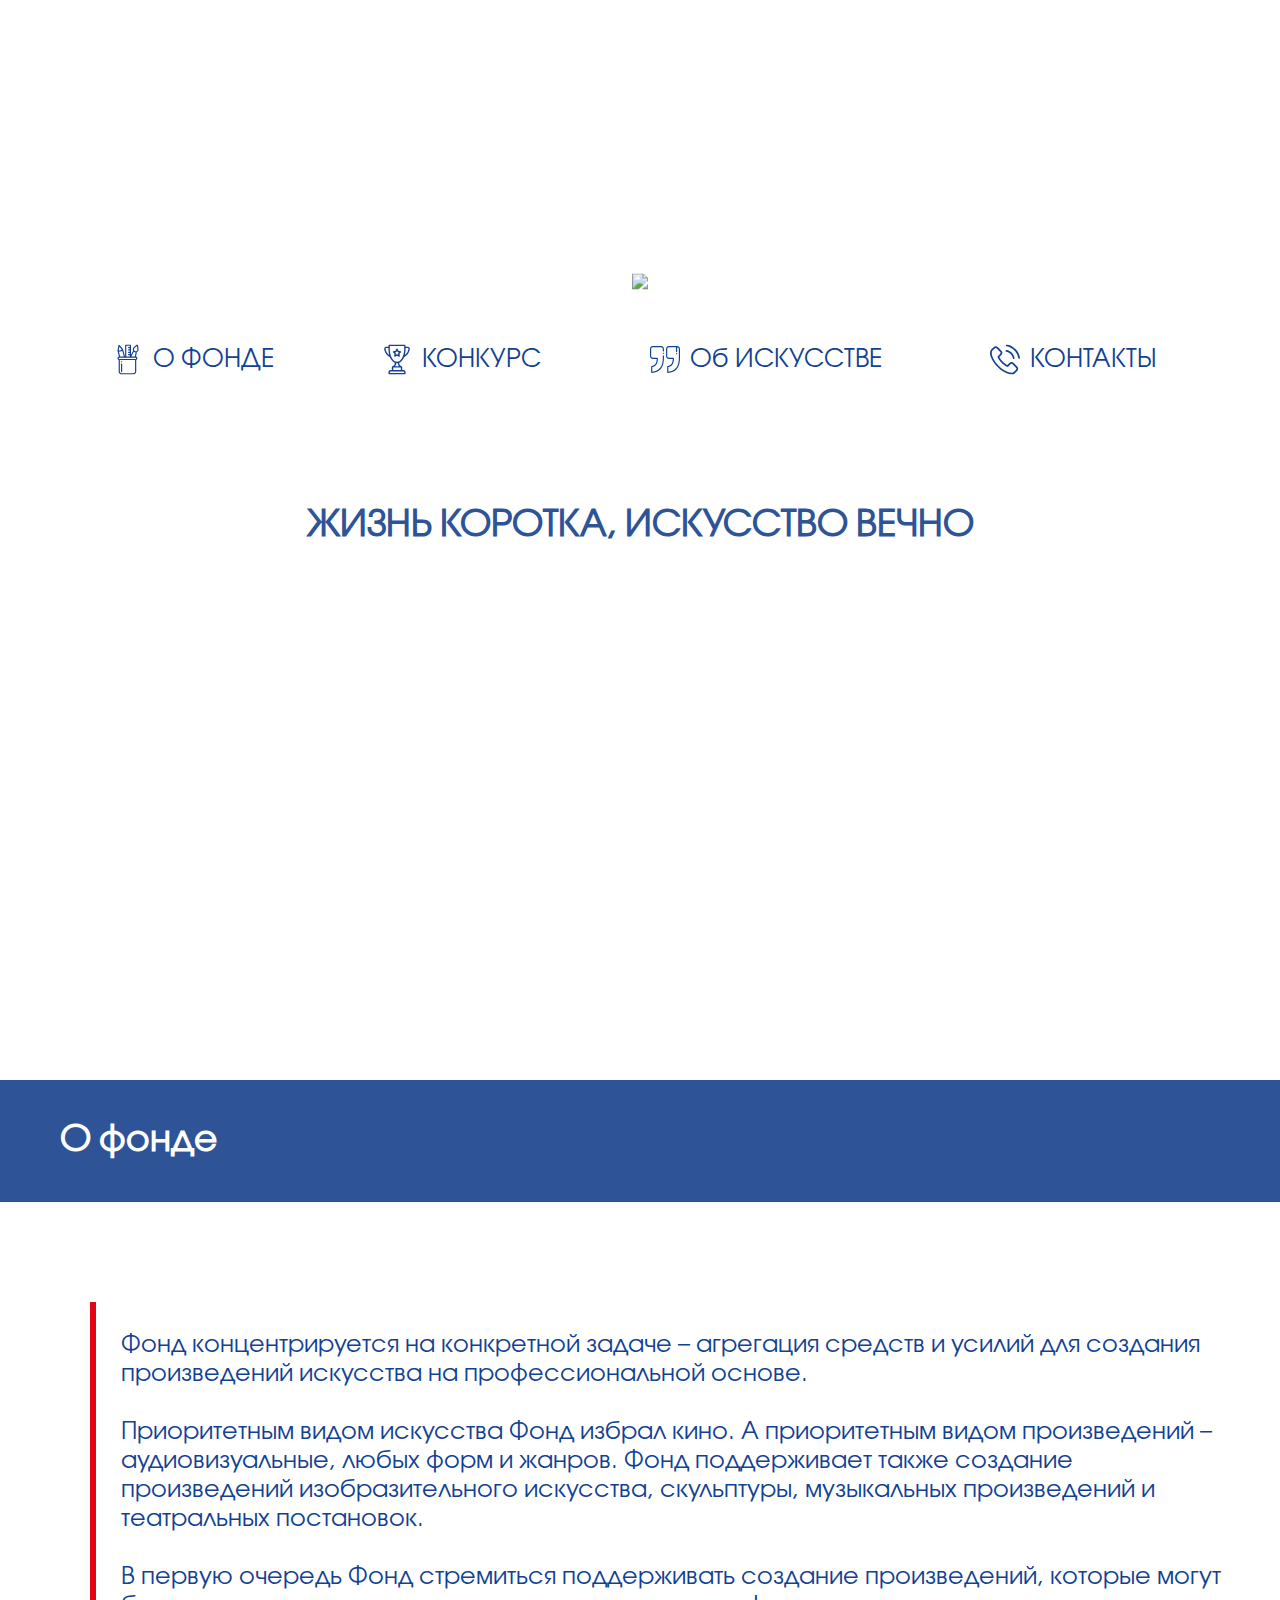
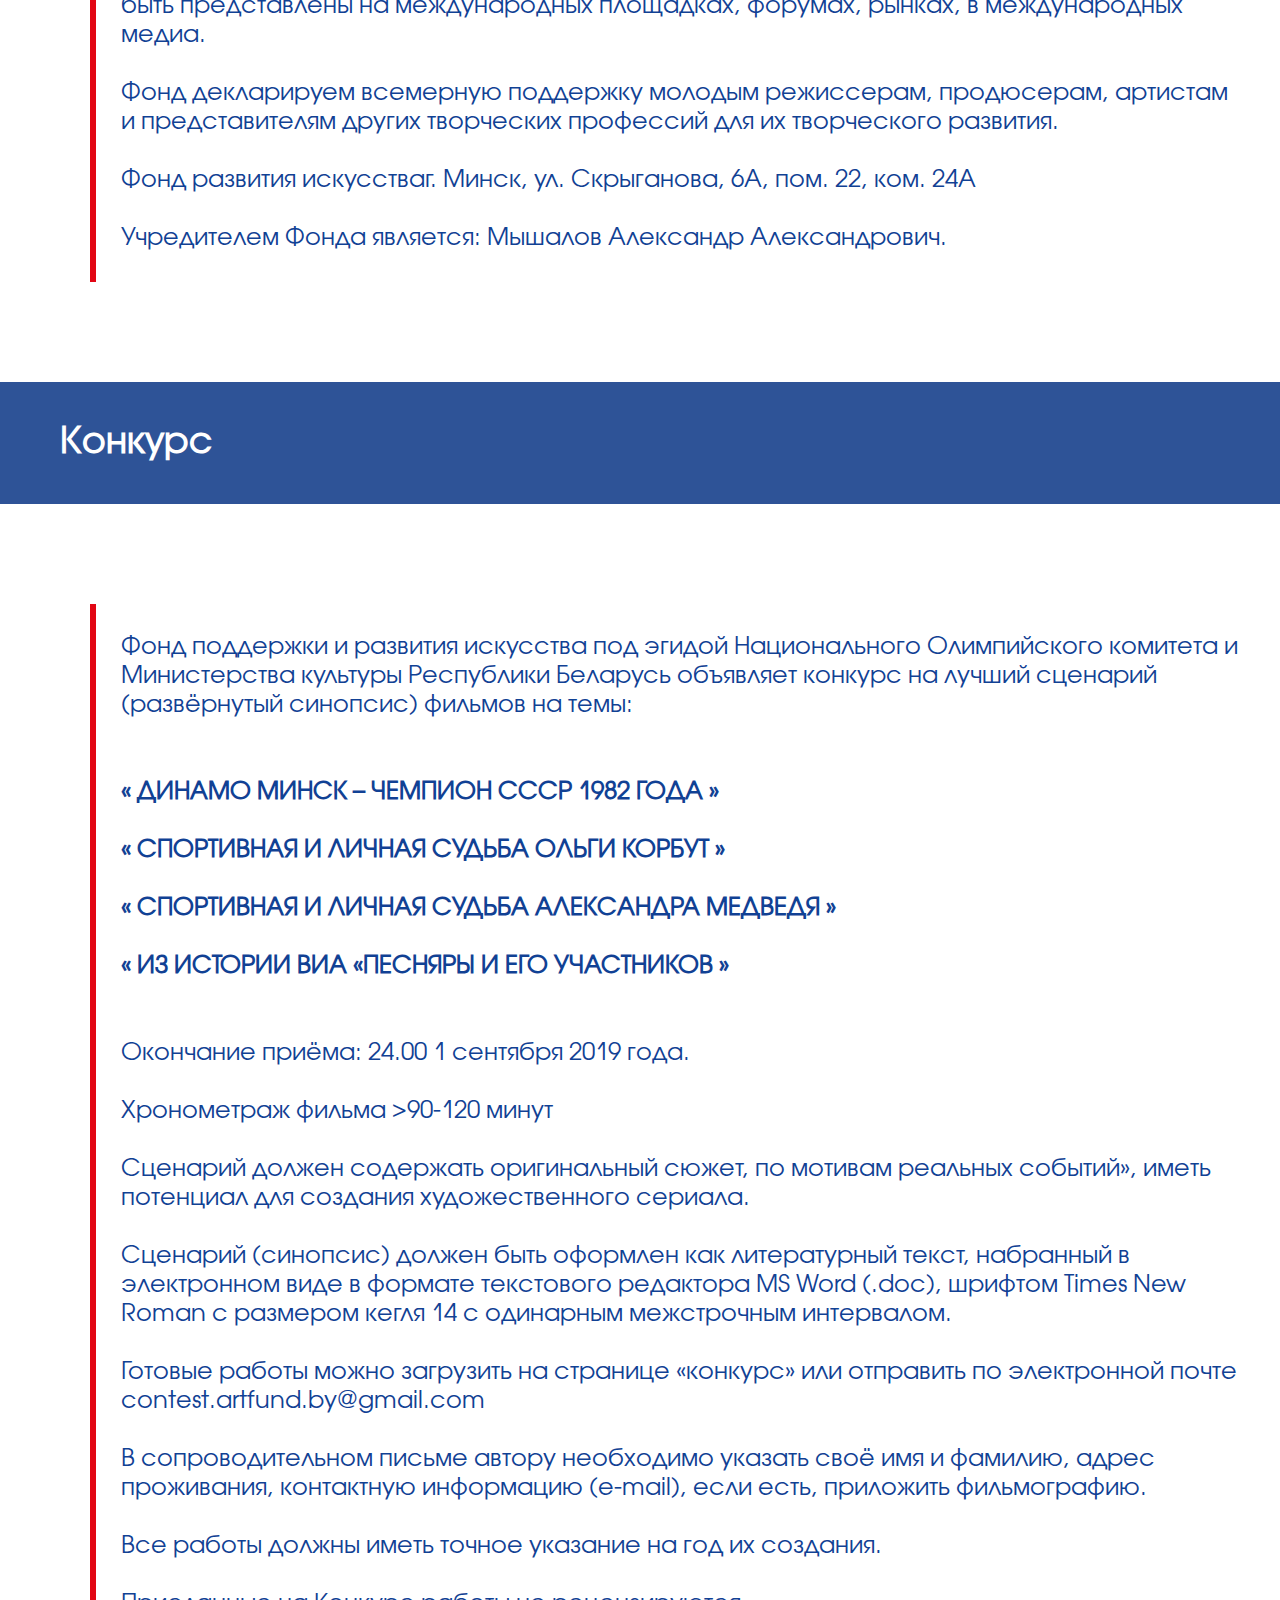
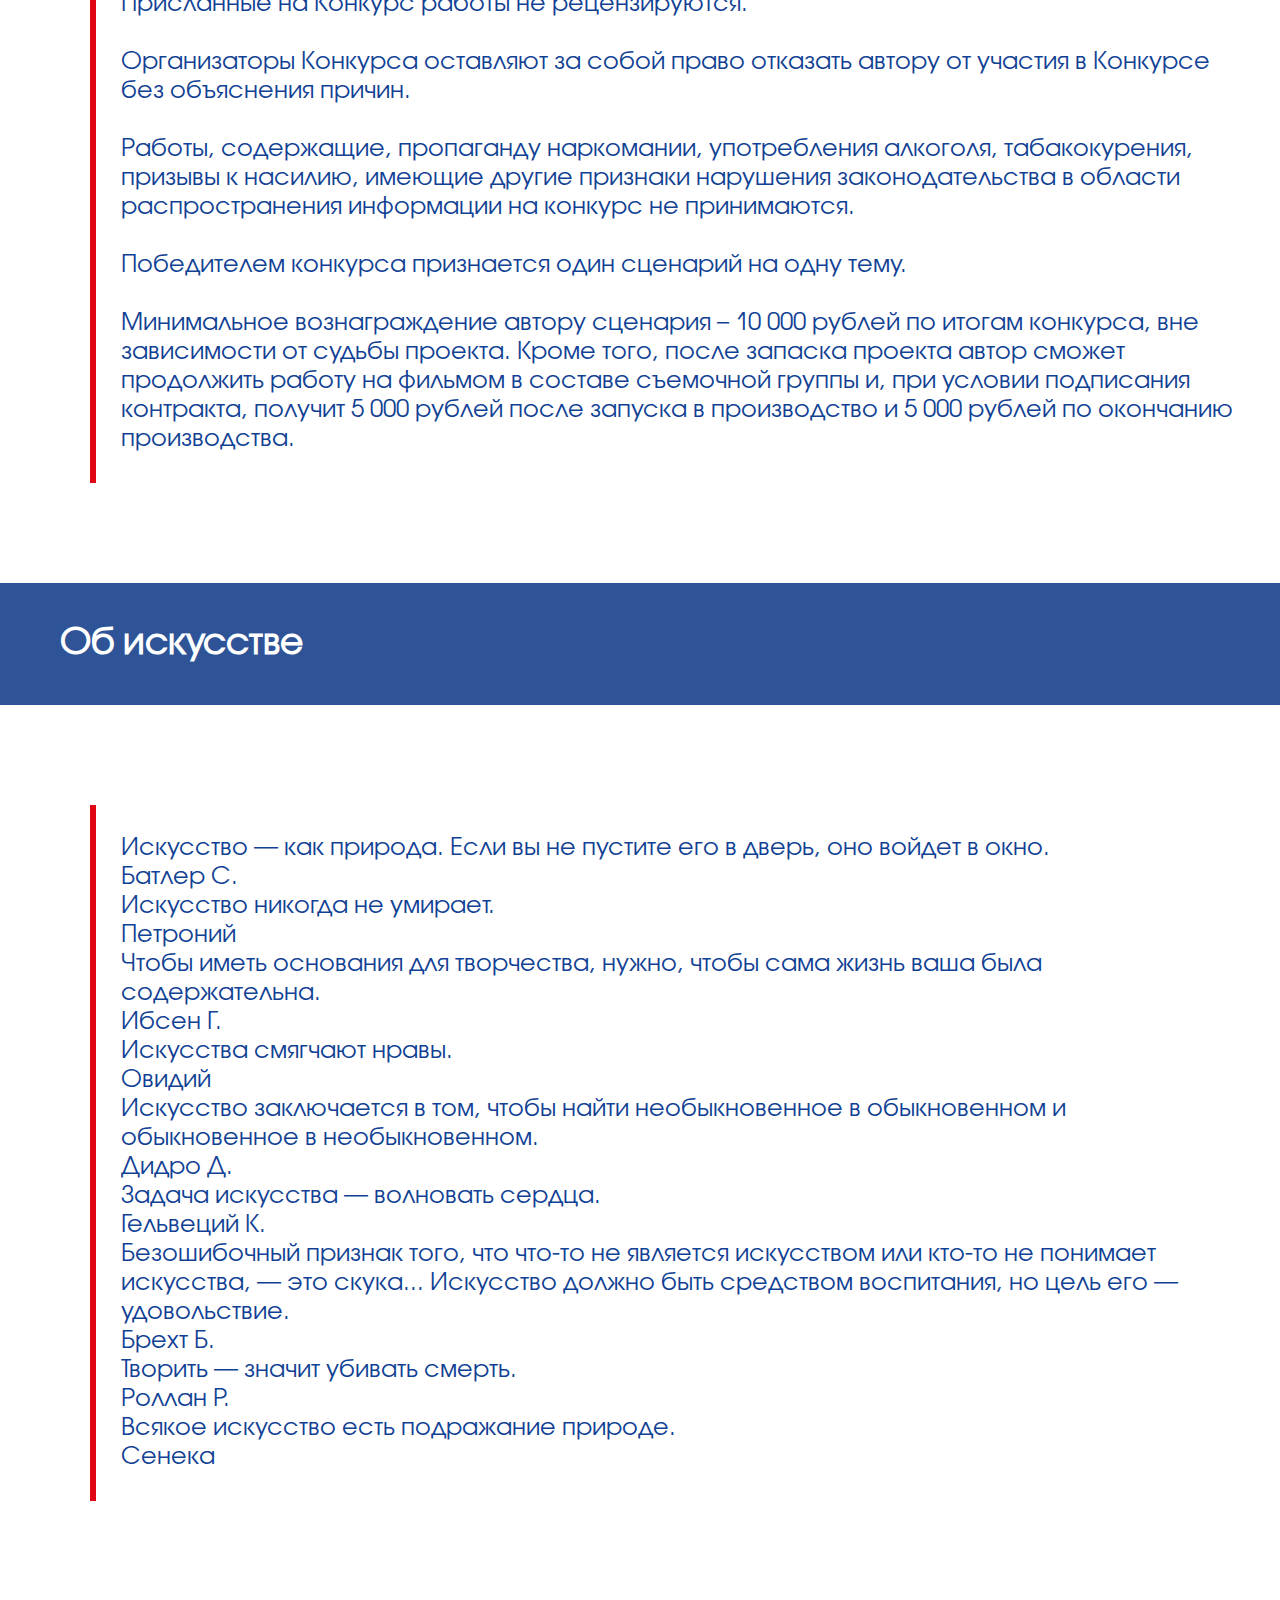
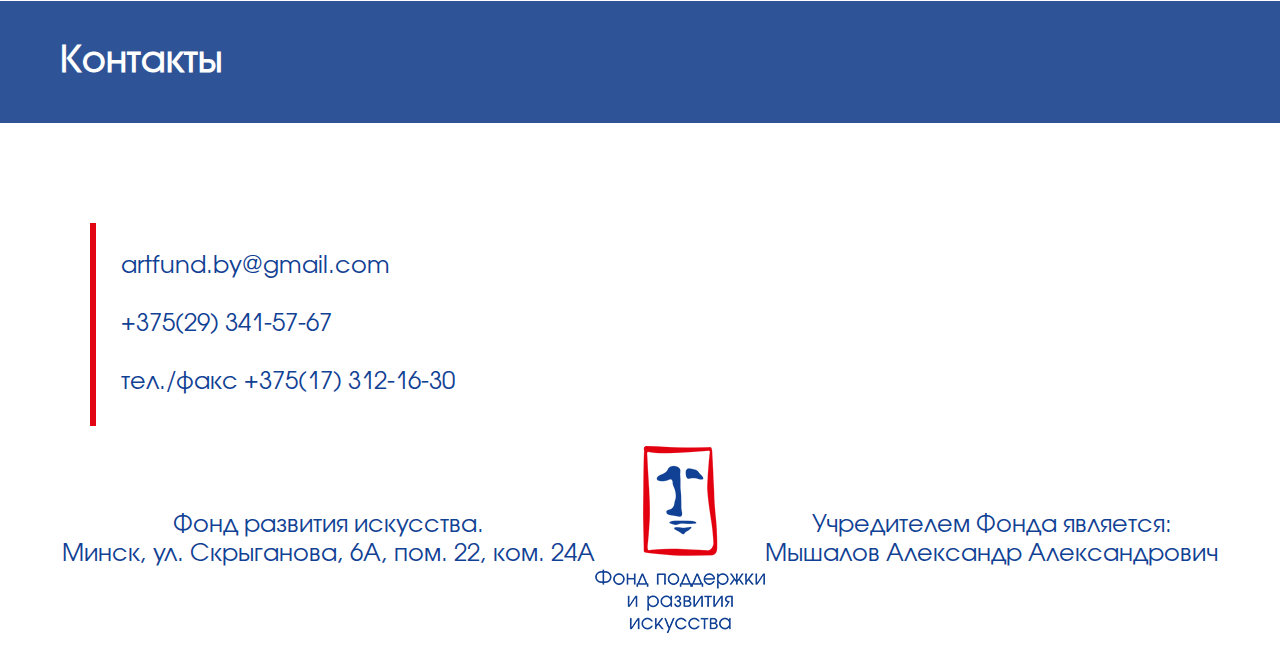
==== commit 93b2dd83: "last(no)" ====
--- a/index.html
+++ b/index.html
@@ -20,7 +20,7 @@
 		</div>
 		<section class="first">
 			<header>
-				<div class="logo__top"><img src="img/Logo2.png"></div>
+				<div class="logo__top"><img src="img/Logo.png" style="max-width: 250px; width: 100%;"></div>
 				<div class="flex__row menu">
 					<div class="menu__links">
 						<div class="flex__row menu__pc">
@@ -62,249 +62,280 @@
 														c-0.001-0.002-0.003-0.004-0.004-0.006c-5.978-8.113-7.492-18.607-4.055-28.066c3.748-10.292,28.141-32.238,49.371-48.931
 														C414.164,53.8,419.082,86.436,415.341,96.709z"/>
 													</svg>
-													<p>О фонде</p>
+													<p>О ФОНДЕ</p>
 												</div>
 											</a>
 										</div>
 										<div class="menu__link">
 											<a href="">
-											<div class="flex__row">
-												<svg version="1.1" id="Layer_1" xmlns="http://www.w3.org/2000/svg" xmlns:xlink="http://www.w3.org/1999/xlink" x="0px" y="0px"
-													viewBox="0 0 511.999 511.999" style="enable-background:new 0 0 511.999 511.999;" width="30px" xml:space="preserve">
-													<path style="fill:#114194;" d="M466.45,49.374c-7.065-8.308-17.368-13.071-28.267-13.071H402.41v-11.19C402.41,11.266,391.143,0,377.297,0H134.705
-														c-13.848,0-25.112,11.266-25.112,25.112v11.19H73.816c-10.899,0-21.203,4.764-28.267,13.071
-														c-6.992,8.221-10.014,19.019-8.289,29.624c9.4,57.8,45.775,108.863,97.4,136.872c4.717,11.341,10.059,22.083,16.008,32.091
-														c19.002,31.975,42.625,54.073,68.627,64.76c2.635,26.644-15.094,51.885-41.794,57.9c-0.057,0.013-0.097,0.033-0.153,0.046
-														c-5.211,1.245-9.09,5.921-9.09,11.513v54.363h-21.986c-19.602,0-35.549,15.947-35.549,35.549v28.058
-														c0,6.545,5.305,11.85,11.85,11.85H390.56c6.545,0,11.85-5.305,11.85-11.85v-28.058c0-19.602-15.947-35.549-35.549-35.549h-21.988
-														V382.18c0-5.603-3.893-10.286-9.118-11.52c-0.049-0.012-0.096-0.028-0.145-0.04c-26.902-6.055-44.664-31.55-41.752-58.394
-														c25.548-10.86,48.757-32.761,67.479-64.264c5.949-10.009,11.29-20.752,16.008-32.095c51.622-28.01,87.995-79.072,97.395-136.87
-														C476.465,68.392,473.443,57.595,466.45,49.374z M60.652,75.192c-0.616-3.787,0.431-7.504,2.949-10.466
-														c2.555-3.004,6.277-4.726,10.214-4.726h35.777v21.802c0,34.186,4.363,67.3,12.632,97.583
-														C89.728,153.706,67.354,116.403,60.652,75.192z M366.861,460.243c6.534,0,11.85,5.316,11.85,11.85v16.208H134.422v-16.208
-														c0-6.534,5.316-11.85,11.85-11.85H366.861z M321.173,394.03v42.513H191.96V394.03H321.173z M223.037,370.331
-														c2.929-3.224,5.607-6.719,8.002-10.46c7.897-12.339,12.042-26.357,12.228-40.674c4.209,0.573,8.457,0.88,12.741,0.88
-														c4.661,0,9.279-0.358,13.852-1.036c0.27,19.239,7.758,37.45,20.349,51.289H223.037z M378.709,81.803
-														c0,58.379-13.406,113.089-37.747,154.049c-23.192,39.03-53.364,60.525-84.956,60.525c-31.597,0-61.771-21.494-84.966-60.523
-														c-24.342-40.961-37.748-95.671-37.748-154.049V25.112c0-0.78,0.634-1.413,1.412-1.413h242.591c0.78,0,1.414,0.634,1.414,1.413
-														V81.803z M451.348,75.192c-6.702,41.208-29.074,78.51-61.569,104.191c8.268-30.283,12.631-63.395,12.631-97.58V60.001h35.773
-														c3.938,0,7.66,1.723,10.214,4.726C450.915,67.688,451.963,71.405,451.348,75.192z"/>
-														<path style="fill:#114194;" d="M327.941,121.658c-1.395-4.288-5.103-7.414-9.566-8.064l-35.758-5.196l-15.991-32.402
-															c-1.997-4.044-6.116-6.605-10.626-6.605c-4.511,0-8.63,2.561-10.626,6.605l-15.991,32.402l-35.758,5.196
-															c-4.464,0.648-8.172,3.775-9.566,8.065c-1.393,4.291-0.231,8.999,2.999,12.148l25.875,25.221l-6.109,35.613
-															c-0.763,4.446,1.064,8.938,4.714,11.59c3.648,2.651,8.487,3,12.479,0.902L256,190.32l31.982,16.813
-															c1.734,0.911,3.627,1.36,5.512,1.36c2.456,0,4.902-0.763,6.966-2.263c3.65-2.652,5.477-7.144,4.714-11.59l-6.109-35.613
-															l25.875-25.221C328.172,130.658,329.334,125.949,327.941,121.658z M278.064,146.405c-2.793,2.722-4.068,6.644-3.408,10.489
-															l3.102,18.09l-16.245-8.541c-1.725-0.908-3.62-1.36-5.514-1.36c-1.894,0-3.788,0.454-5.514,1.36l-16.245,8.541l3.102-18.09
-															c0.66-3.844-0.615-7.766-3.408-10.489l-13.141-12.81l18.162-2.64c3.859-0.56,7.196-2.985,8.922-6.482l8.123-16.458l8.122,16.458
-															c1.727,3.497,5.062,5.921,8.922,6.482l18.162,2.64L278.064,146.405z"/>
-														</svg>
-														<p>Конкурс</p>
-													</div>
+												<div class="flex__row">
+													<svg version="1.1" id="Layer_1" xmlns="http://www.w3.org/2000/svg" xmlns:xlink="http://www.w3.org/1999/xlink" x="0px" y="0px"
+														viewBox="0 0 511.999 511.999" style="enable-background:new 0 0 511.999 511.999;" width="30px" xml:space="preserve">
+														<path style="fill:#114194;" d="M466.45,49.374c-7.065-8.308-17.368-13.071-28.267-13.071H402.41v-11.19C402.41,11.266,391.143,0,377.297,0H134.705
+															c-13.848,0-25.112,11.266-25.112,25.112v11.19H73.816c-10.899,0-21.203,4.764-28.267,13.071
+															c-6.992,8.221-10.014,19.019-8.289,29.624c9.4,57.8,45.775,108.863,97.4,136.872c4.717,11.341,10.059,22.083,16.008,32.091
+															c19.002,31.975,42.625,54.073,68.627,64.76c2.635,26.644-15.094,51.885-41.794,57.9c-0.057,0.013-0.097,0.033-0.153,0.046
+															c-5.211,1.245-9.09,5.921-9.09,11.513v54.363h-21.986c-19.602,0-35.549,15.947-35.549,35.549v28.058
+															c0,6.545,5.305,11.85,11.85,11.85H390.56c6.545,0,11.85-5.305,11.85-11.85v-28.058c0-19.602-15.947-35.549-35.549-35.549h-21.988
+															V382.18c0-5.603-3.893-10.286-9.118-11.52c-0.049-0.012-0.096-0.028-0.145-0.04c-26.902-6.055-44.664-31.55-41.752-58.394
+															c25.548-10.86,48.757-32.761,67.479-64.264c5.949-10.009,11.29-20.752,16.008-32.095c51.622-28.01,87.995-79.072,97.395-136.87
+															C476.465,68.392,473.443,57.595,466.45,49.374z M60.652,75.192c-0.616-3.787,0.431-7.504,2.949-10.466
+															c2.555-3.004,6.277-4.726,10.214-4.726h35.777v21.802c0,34.186,4.363,67.3,12.632,97.583
+															C89.728,153.706,67.354,116.403,60.652,75.192z M366.861,460.243c6.534,0,11.85,5.316,11.85,11.85v16.208H134.422v-16.208
+															c0-6.534,5.316-11.85,11.85-11.85H366.861z M321.173,394.03v42.513H191.96V394.03H321.173z M223.037,370.331
+															c2.929-3.224,5.607-6.719,8.002-10.46c7.897-12.339,12.042-26.357,12.228-40.674c4.209,0.573,8.457,0.88,12.741,0.88
+															c4.661,0,9.279-0.358,13.852-1.036c0.27,19.239,7.758,37.45,20.349,51.289H223.037z M378.709,81.803
+															c0,58.379-13.406,113.089-37.747,154.049c-23.192,39.03-53.364,60.525-84.956,60.525c-31.597,0-61.771-21.494-84.966-60.523
+															c-24.342-40.961-37.748-95.671-37.748-154.049V25.112c0-0.78,0.634-1.413,1.412-1.413h242.591c0.78,0,1.414,0.634,1.414,1.413
+															V81.803z M451.348,75.192c-6.702,41.208-29.074,78.51-61.569,104.191c8.268-30.283,12.631-63.395,12.631-97.58V60.001h35.773
+															c3.938,0,7.66,1.723,10.214,4.726C450.915,67.688,451.963,71.405,451.348,75.192z"/>
+															<path style="fill:#114194;" d="M327.941,121.658c-1.395-4.288-5.103-7.414-9.566-8.064l-35.758-5.196l-15.991-32.402
+																c-1.997-4.044-6.116-6.605-10.626-6.605c-4.511,0-8.63,2.561-10.626,6.605l-15.991,32.402l-35.758,5.196
+																c-4.464,0.648-8.172,3.775-9.566,8.065c-1.393,4.291-0.231,8.999,2.999,12.148l25.875,25.221l-6.109,35.613
+																c-0.763,4.446,1.064,8.938,4.714,11.59c3.648,2.651,8.487,3,12.479,0.902L256,190.32l31.982,16.813
+																c1.734,0.911,3.627,1.36,5.512,1.36c2.456,0,4.902-0.763,6.966-2.263c3.65-2.652,5.477-7.144,4.714-11.59l-6.109-35.613
+																l25.875-25.221C328.172,130.658,329.334,125.949,327.941,121.658z M278.064,146.405c-2.793,2.722-4.068,6.644-3.408,10.489
+																l3.102,18.09l-16.245-8.541c-1.725-0.908-3.62-1.36-5.514-1.36c-1.894,0-3.788,0.454-5.514,1.36l-16.245,8.541l3.102-18.09
+																c0.66-3.844-0.615-7.766-3.408-10.489l-13.141-12.81l18.162-2.64c3.859-0.56,7.196-2.985,8.922-6.482l8.123-16.458l8.122,16.458
+																c1.727,3.497,5.062,5.921,8.922,6.482l18.162,2.64L278.064,146.405z"/>
+															</svg>
+															<p>КОНКУРС</p>
+														</div>
 													</a>
 												</div>
 												<div class="menu__link">
 													<a href="">
-													<div class="flex__row">
-														<svg version="1.1" id="Capa_1" xmlns="http://www.w3.org/2000/svg" xmlns:xlink="http://www.w3.org/1999/xlink" x="0px" y="0px"
-															viewBox="0 0 512 512" style="enable-background:new 0 0 512 512;" width="30px" xml:space="preserve">
-															<path style="fill:#114194" d="M228,119c5.523,0,10-4.478,10-10V77c0-27.57-22.43-50-50-50H50C22.43,27,0,49.43,0,77v119.988c0,27.57,22.43,50,50,50
-																h64.692c-2.276,74.706-30.621,113.542-86.459,118.622c-5.151,0.469-9.094,4.787-9.094,9.959V475c0,2.75,1.132,5.378,3.13,7.267
-																c1.862,1.759,4.321,2.733,6.869,2.733c0.187,0,0.375-0.005,0.562-0.016c68.908-3.876,121.511-27.591,156.349-70.487
-																C220.521,372.051,238,310.029,238,230.152v-35.819c0-5.522-4.477-10-10-10s-10,4.478-10,10v35.819
-																c0,146.644-58.535,223.331-178.86,234.097v-79.836c30.411-4.73,53.934-18.886,70.007-42.161
-																c17.049-24.691,25.694-60.106,25.694-105.264c0-5.522-4.477-10-10-10H50c-16.542,0-30-13.458-30-30V77c0-16.542,13.458-30,30-30
-																h138c16.542,0,30,13.458,30,30v32C218,114.522,222.477,119,228,119z"/>
-																<path style="fill:#114194" d="M462,27H324c-27.57,0-50,22.43-50,50v119.988c0,27.57,22.43,50,50,50h64.692c-2.276,74.706-30.621,113.542-86.459,118.622
-																	c-5.15,0.469-9.094,4.787-9.094,9.959V475c0,2.75,1.132,5.378,3.13,7.267c1.862,1.76,4.321,2.733,6.869,2.733
-																	c0.187,0,0.375-0.005,0.562-0.016c68.908-3.876,121.511-27.591,156.349-70.487C494.521,372.052,512,310.029,512,230.152V77
-																	C512,49.43,489.57,27,462,27z M492,230.152c0,146.644-58.535,223.331-178.861,234.097v-79.836
-																	c30.412-4.73,53.935-18.886,70.007-42.161c17.049-24.69,25.694-60.105,25.694-105.264c0-5.522-4.477-10-10-10H324
-																	c-16.542,0-30-13.458-30-30V77c0-16.542,13.458-30,30-30h120v74.034c0,5.522,4.477,10,10,10s10-4.478,10-10v-73.96
-																	c15.612,1.034,28,14.057,28,29.926V230.152z"/>
-																	<path style="fill:#114194" d="M454,145.751c-5.523,0-10,4.527-10,10.049c0,5.522,4.477,10,10,10c5.522,0,10-4.478,10-10v-0.099
-																		C464,150.179,459.523,145.751,454,145.751z"/>
-																		<path style="fill:#114194" d="M228,141.666c-5.523,0-10,4.478-10,10v0.209c0,5.522,4.477,10,10,10s10-4.478,10-10v-0.209
-																			C238,146.144,233.523,141.666,228,141.666z"/>
-																		</svg>
-																		<p>Об искусстве
-																		</p>
-																	</div>
+														<div class="flex__row">
+															<svg version="1.1" id="Capa_1" xmlns="http://www.w3.org/2000/svg" xmlns:xlink="http://www.w3.org/1999/xlink" x="0px" y="0px"
+																viewBox="0 0 512 512" style="enable-background:new 0 0 512 512;" width="30px" xml:space="preserve">
+																<path style="fill:#114194" d="M228,119c5.523,0,10-4.478,10-10V77c0-27.57-22.43-50-50-50H50C22.43,27,0,49.43,0,77v119.988c0,27.57,22.43,50,50,50
+																	h64.692c-2.276,74.706-30.621,113.542-86.459,118.622c-5.151,0.469-9.094,4.787-9.094,9.959V475c0,2.75,1.132,5.378,3.13,7.267
+																	c1.862,1.759,4.321,2.733,6.869,2.733c0.187,0,0.375-0.005,0.562-0.016c68.908-3.876,121.511-27.591,156.349-70.487
+																	C220.521,372.051,238,310.029,238,230.152v-35.819c0-5.522-4.477-10-10-10s-10,4.478-10,10v35.819
+																	c0,146.644-58.535,223.331-178.86,234.097v-79.836c30.411-4.73,53.934-18.886,70.007-42.161
+																	c17.049-24.691,25.694-60.106,25.694-105.264c0-5.522-4.477-10-10-10H50c-16.542,0-30-13.458-30-30V77c0-16.542,13.458-30,30-30
+																	h138c16.542,0,30,13.458,30,30v32C218,114.522,222.477,119,228,119z"/>
+																	<path style="fill:#114194" d="M462,27H324c-27.57,0-50,22.43-50,50v119.988c0,27.57,22.43,50,50,50h64.692c-2.276,74.706-30.621,113.542-86.459,118.622
+																		c-5.15,0.469-9.094,4.787-9.094,9.959V475c0,2.75,1.132,5.378,3.13,7.267c1.862,1.76,4.321,2.733,6.869,2.733
+																		c0.187,0,0.375-0.005,0.562-0.016c68.908-3.876,121.511-27.591,156.349-70.487C494.521,372.052,512,310.029,512,230.152V77
+																		C512,49.43,489.57,27,462,27z M492,230.152c0,146.644-58.535,223.331-178.861,234.097v-79.836
+																		c30.412-4.73,53.935-18.886,70.007-42.161c17.049-24.69,25.694-60.105,25.694-105.264c0-5.522-4.477-10-10-10H324
+																		c-16.542,0-30-13.458-30-30V77c0-16.542,13.458-30,30-30h120v74.034c0,5.522,4.477,10,10,10s10-4.478,10-10v-73.96
+																		c15.612,1.034,28,14.057,28,29.926V230.152z"/>
+																		<path style="fill:#114194" d="M454,145.751c-5.523,0-10,4.527-10,10.049c0,5.522,4.477,10,10,10c5.522,0,10-4.478,10-10v-0.099
+																			C464,150.179,459.523,145.751,454,145.751z"/>
+																			<path style="fill:#114194" d="M228,141.666c-5.523,0-10,4.478-10,10v0.209c0,5.522,4.477,10,10,10s10-4.478,10-10v-0.209
+																				C238,146.144,233.523,141.666,228,141.666z"/>
+																			</svg>
+																			<p>Об ИСКУССТВЕ
+																			</p>
+																		</div>
 																	</a>
 																</div>
 																<div class="menu__link">
 																	<a href="">
-																	<div class="flex__row">
-																		<svg version="1.1" id="Capa_1" xmlns="http://www.w3.org/2000/svg" xmlns:xlink="http://www.w3.org/1999/xlink" x="0px" y="0px"
-																			viewBox="0 0 473.806 473.806" style="enable-background:new 0 0 473.806 473.806;" width="30px" xml:space="preserve">
-																			<path style="fill:#114194" d="M374.456,293.506c-9.7-10.1-21.4-15.5-33.8-15.5c-12.3,0-24.1,5.3-34.2,15.4l-31.6,31.5c-2.6-1.4-5.2-2.7-7.7-4
-																				c-3.6-1.8-7-3.5-9.9-5.3c-29.6-18.8-56.5-43.3-82.3-75c-12.5-15.8-20.9-29.1-27-42.6c8.2-7.5,15.8-15.3,23.2-22.8
-																				c2.8-2.8,5.6-5.7,8.4-8.5c21-21,21-48.2,0-69.2l-27.3-27.3c-3.1-3.1-6.3-6.3-9.3-9.5c-6-6.2-12.3-12.6-18.8-18.6
-																				c-9.7-9.6-21.3-14.7-33.5-14.7s-24,5.1-34,14.7c-0.1,0.1-0.1,0.1-0.2,0.2l-34,34.3c-12.8,12.8-20.1,28.4-21.7,46.5
-																				c-2.4,29.2,6.2,56.4,12.8,74.2c16.2,43.7,40.4,84.2,76.5,127.6c43.8,52.3,96.5,93.6,156.7,122.7c23,10.9,53.7,23.8,88,26
-																				c2.1,0.1,4.3,0.2,6.3,0.2c23.1,0,42.5-8.3,57.7-24.8c0.1-0.2,0.3-0.3,0.4-0.5c5.2-6.3,11.2-12,17.5-18.1c4.3-4.1,8.7-8.4,13-12.9
-																				c9.9-10.3,15.1-22.3,15.1-34.6c0-12.4-5.3-24.3-15.4-34.3L374.456,293.506z M410.256,398.806
-																				C410.156,398.806,410.156,398.906,410.256,398.806c-3.9,4.2-7.9,8-12.2,12.2c-6.5,6.2-13.1,12.7-19.3,20
-																				c-10.1,10.8-22,15.9-37.6,15.9c-1.5,0-3.1,0-4.6-0.1c-29.7-1.9-57.3-13.5-78-23.4c-56.6-27.4-106.3-66.3-147.6-115.6
-																				c-34.1-41.1-56.9-79.1-72-119.9c-9.3-24.9-12.7-44.3-11.2-62.6c1-11.7,5.5-21.4,13.8-29.7l34.1-34.1c4.9-4.6,10.1-7.1,15.2-7.1
-																				c6.3,0,11.4,3.8,14.6,7c0.1,0.1,0.2,0.2,0.3,0.3c6.1,5.7,11.9,11.6,18,17.9c3.1,3.2,6.3,6.4,9.5,9.7l27.3,27.3
-																				c10.6,10.6,10.6,20.4,0,31c-2.9,2.9-5.7,5.8-8.6,8.6c-8.4,8.6-16.4,16.6-25.1,24.4c-0.2,0.2-0.4,0.3-0.5,0.5
-																				c-8.6,8.6-7,17-5.2,22.7c0.1,0.3,0.2,0.6,0.3,0.9c7.1,17.2,17.1,33.4,32.3,52.7l0.1,0.1c27.6,34,56.7,60.5,88.8,80.8
-																				c4.1,2.6,8.3,4.7,12.3,6.7c3.6,1.8,7,3.5,9.9,5.3c0.4,0.2,0.8,0.5,1.2,0.7c3.4,1.7,6.6,2.5,9.9,2.5c8.3,0,13.5-5.2,15.2-6.9
-																				l34.2-34.2c3.4-3.4,8.8-7.5,15.1-7.5c6.2,0,11.3,3.9,14.4,7.3c0.1,0.1,0.1,0.1,0.2,0.2l55.1,55.1
-																				C420.456,377.706,420.456,388.206,410.256,398.806z"/>
-																				<path style="fill:#114194" d="M256.056,112.706c26.2,4.4,50,16.8,69,35.8s31.3,42.8,35.8,69c1.1,6.6,6.8,11.2,13.3,11.2c0.8,0,1.5-0.1,2.3-0.2
-																					c7.4-1.2,12.3-8.2,11.1-15.6c-5.4-31.7-20.4-60.6-43.3-83.5s-51.8-37.9-83.5-43.3c-7.4-1.2-14.3,3.7-15.6,11
-																					S248.656,111.506,256.056,112.706z"/>
-																					<path style="fill:#114194" d="M473.256,209.006c-8.9-52.2-33.5-99.7-71.3-137.5s-85.3-62.4-137.5-71.3c-7.3-1.3-14.2,3.7-15.5,11
-																						c-1.2,7.4,3.7,14.3,11.1,15.6c46.6,7.9,89.1,30,122.9,63.7c33.8,33.8,55.8,76.3,63.7,122.9c1.1,6.6,6.8,11.2,13.3,11.2
-																						c0.8,0,1.5-0.1,2.3-0.2C469.556,223.306,474.556,216.306,473.256,209.006z"/>
-																					</svg>
-																					<p>Контакты</p>
-																				</div>
+																		<div class="flex__row">
+																			<svg version="1.1" id="Capa_1" xmlns="http://www.w3.org/2000/svg" xmlns:xlink="http://www.w3.org/1999/xlink" x="0px" y="0px"
+																				viewBox="0 0 473.806 473.806" style="enable-background:new 0 0 473.806 473.806;" width="30px" xml:space="preserve">
+																				<path style="fill:#114194" d="M374.456,293.506c-9.7-10.1-21.4-15.5-33.8-15.5c-12.3,0-24.1,5.3-34.2,15.4l-31.6,31.5c-2.6-1.4-5.2-2.7-7.7-4
+																					c-3.6-1.8-7-3.5-9.9-5.3c-29.6-18.8-56.5-43.3-82.3-75c-12.5-15.8-20.9-29.1-27-42.6c8.2-7.5,15.8-15.3,23.2-22.8
+																					c2.8-2.8,5.6-5.7,8.4-8.5c21-21,21-48.2,0-69.2l-27.3-27.3c-3.1-3.1-6.3-6.3-9.3-9.5c-6-6.2-12.3-12.6-18.8-18.6
+																					c-9.7-9.6-21.3-14.7-33.5-14.7s-24,5.1-34,14.7c-0.1,0.1-0.1,0.1-0.2,0.2l-34,34.3c-12.8,12.8-20.1,28.4-21.7,46.5
+																					c-2.4,29.2,6.2,56.4,12.8,74.2c16.2,43.7,40.4,84.2,76.5,127.6c43.8,52.3,96.5,93.6,156.7,122.7c23,10.9,53.7,23.8,88,26
+																					c2.1,0.1,4.3,0.2,6.3,0.2c23.1,0,42.5-8.3,57.7-24.8c0.1-0.2,0.3-0.3,0.4-0.5c5.2-6.3,11.2-12,17.5-18.1c4.3-4.1,8.7-8.4,13-12.9
+																					c9.9-10.3,15.1-22.3,15.1-34.6c0-12.4-5.3-24.3-15.4-34.3L374.456,293.506z M410.256,398.806
+																					C410.156,398.806,410.156,398.906,410.256,398.806c-3.9,4.2-7.9,8-12.2,12.2c-6.5,6.2-13.1,12.7-19.3,20
+																					c-10.1,10.8-22,15.9-37.6,15.9c-1.5,0-3.1,0-4.6-0.1c-29.7-1.9-57.3-13.5-78-23.4c-56.6-27.4-106.3-66.3-147.6-115.6
+																					c-34.1-41.1-56.9-79.1-72-119.9c-9.3-24.9-12.7-44.3-11.2-62.6c1-11.7,5.5-21.4,13.8-29.7l34.1-34.1c4.9-4.6,10.1-7.1,15.2-7.1
+																					c6.3,0,11.4,3.8,14.6,7c0.1,0.1,0.2,0.2,0.3,0.3c6.1,5.7,11.9,11.6,18,17.9c3.1,3.2,6.3,6.4,9.5,9.7l27.3,27.3
+																					c10.6,10.6,10.6,20.4,0,31c-2.9,2.9-5.7,5.8-8.6,8.6c-8.4,8.6-16.4,16.6-25.1,24.4c-0.2,0.2-0.4,0.3-0.5,0.5
+																					c-8.6,8.6-7,17-5.2,22.7c0.1,0.3,0.2,0.6,0.3,0.9c7.1,17.2,17.1,33.4,32.3,52.7l0.1,0.1c27.6,34,56.7,60.5,88.8,80.8
+																					c4.1,2.6,8.3,4.7,12.3,6.7c3.6,1.8,7,3.5,9.9,5.3c0.4,0.2,0.8,0.5,1.2,0.7c3.4,1.7,6.6,2.5,9.9,2.5c8.3,0,13.5-5.2,15.2-6.9
+																					l34.2-34.2c3.4-3.4,8.8-7.5,15.1-7.5c6.2,0,11.3,3.9,14.4,7.3c0.1,0.1,0.1,0.1,0.2,0.2l55.1,55.1
+																					C420.456,377.706,420.456,388.206,410.256,398.806z"/>
+																					<path style="fill:#114194" d="M256.056,112.706c26.2,4.4,50,16.8,69,35.8s31.3,42.8,35.8,69c1.1,6.6,6.8,11.2,13.3,11.2c0.8,0,1.5-0.1,2.3-0.2
+																						c7.4-1.2,12.3-8.2,11.1-15.6c-5.4-31.7-20.4-60.6-43.3-83.5s-51.8-37.9-83.5-43.3c-7.4-1.2-14.3,3.7-15.6,11
+																						S248.656,111.506,256.056,112.706z"/>
+																						<path style="fill:#114194" d="M473.256,209.006c-8.9-52.2-33.5-99.7-71.3-137.5s-85.3-62.4-137.5-71.3c-7.3-1.3-14.2,3.7-15.5,11
+																							c-1.2,7.4,3.7,14.3,11.1,15.6c46.6,7.9,89.1,30,122.9,63.7c33.8,33.8,55.8,76.3,63.7,122.9c1.1,6.6,6.8,11.2,13.3,11.2
+																							c0.8,0,1.5-0.1,2.3-0.2C469.556,223.306,474.556,216.306,473.256,209.006z"/>
+																						</svg>
+																						<p>КОНТАКТЫ</p>
+																					</div>
 																				</a>
 																			</div>
 																		</div>
 																	</div>
 																</div>
+																<section class="quote">
+																	<div class="container">
+																		<div class="try">
+																			<h1>ЖИЗНЬ КОРОТКА, ИСКУССТВО ВЕЧНО</h1>
+																		</div>
+																	</div>
+																</section>
 															</header>
 														</section>
-														<section>
+														
+														<section class="content">
+															<div class="blue_line">
+																<div class="container">
+																	<h1>О фонде</h1>
+																</div>
+															</div>
 															<div class="container">
-																<div class="try">
-																	<h1>Жизнь коротка, искусство вечно</h1>
-																</div>
-																<!-- <h4 style=" opacity: .5">Vita brevis, ars longa [вита брэвис, аре лонга].</h4> -->
 																
 																<div class="leftpad">
 																	<p>&nbsp;</p>
-																	<p style="color: #114194;">Фонд концентрируется на конкретной задаче – агрегация средств и
+																	<p  ">Фонд концентрируется на конкретной задаче – агрегация средств и
 																	усилий для создания произведений искусства на профессиональной основе. </p>
 																	<p>&nbsp;</p>
-																	<p style="color: #114194;">Приоритетным видом искусства Фонд избрал кино. А приоритетным видом произведений – аудиовизуальные, любых форм и жанров.
+																	<p  ">Приоритетным видом искусства Фонд избрал кино. А приоритетным видом произведений – аудиовизуальные, любых форм и жанров.
 																	Фонд поддерживает также создание произведений изобразительного искусства, скульптуры, музыкальных произведений и театральных постановок.  </p>
 																	<p>&nbsp;</p>
-																	<p style="color: #114194;">В первую очередь Фонд стремиться поддерживать создание произведений, которые могут быть представлены на международных площадках, форумах, рынках, в международных медиа.</p>
-																	<p>&nbsp;</p>
-																	<p style="color: #114194;">Фонд декларируем всемерную поддержку молодым режиссерам, продюсерам, артистам и представителям других творческих профессий для их творческого развития.</p>
-																	<p>&nbsp;</p>
-																</div>
-																
-															</p>
-														</div>
-													</section>
-													<section class="content">
-														<div class="blue_line">
-															<div class="container">
-																<h1>Конкурс</h1>
-															</div>
-														</div>
-														<div class="container">
-															
-															<div class="leftpad">
-																<p>&nbsp;</p>
-																<p style="color: #114194;">Фонд поддержки и развития искусства под эгидой Национального Олимпийского комитета и Министерства культуры Республики Беларусь объявляет конкурс на лучший сценарий (развёрнутый синопсис) фильмов на темы:<p>
-																	<p>&nbsp;</p>
-																	<p style="color: #114194;"><span class="red">« </span>Динамо Минск – чемпион СССР 1982 года <span class="red"> »</span></p>
-																	<p style="color: #114194;"><span class="red">« </span>Спортивная и личная судьба Ольги Корбут <span class="red"> »</span> </p>
-																	<p style="color: #114194;"><span class="red">« </span>Спортивная и личная судьба Александра Медведя <span class="red"> »</span></p>
-																	<p style="color: #114194;"><span class="red">« </span>Из истории ВИА «Песняры и его участников <span class="red"> »</span> </p>
-																	<p style="color: #114194;">Окончание приёма: 24.00 1 сентября 2019 года. </p>
-																	<p>&nbsp;</p>
-																	<p style="color: #114194;">Хронометраж фильма <span class="red">90-120 минут</span></p>
-																	<p>&nbsp;</p>
-																	<p style="color: #114194;">Сценарий должен содержать <span class="red">оригинальный сюжет, по мотивам реальных событий», иметь потенциал для создания художественного сериала.</span></p>
-																	<p>&nbsp;</p>
-																	<p style="color: #114194;">Сценарий (синопсис) должен быть оформлен как литературный текст, набранный в электронном виде в формате текстового редактора <span class="red">MS Word (.doc), шрифтом Times New Roman с размером кегля 14 с одинарным межстрочным интервалом.</span></p>
-																	<p>&nbsp;</p>
-																	<p style="color: #114194;">Готовые работы можно загрузить на странице «конкурс» или отправить по электронной почте   <span class="red">contest.artfund.by@gmail.com</span></p>
-																	<p>&nbsp;</p>
-																	<p style="color: #114194;">В сопроводительном письме автору необходимо указать своё <span class="red">имя и фамилию, адрес проживания, контактную информацию (e-mail), если есть, приложить фильмографию.</span></p>
-																	<p>&nbsp;</p>
-																	<p style="color: #114194;">Все работы должны иметь <span class="red">точное указание на год их создания.</span></p>
-																	<p>&nbsp;</p>
-																	<p style="color: #114194;">Присланные на Конкурс работы <span class="red">не рецензируются.</span></p>
-																	<p>&nbsp;</p>
-																	<p style="color: #114194;">Организаторы Конкурса оставляют за собой право <span class="red">отказать</span> автору от участия в Конкурсе без объяснения причин.</p>
-																	<p>&nbsp;</p>
-																	<p style="color: #114194;">Работы, содержащие, пропаганду наркомании, употребления алкоголя, табакокурения, призывы к насилию, имеющие другие признаки нарушения законодательства в области распространения информации на конкурс <span class="red">не принимаются.</span></p>
-																	<p>&nbsp;</p>
-																	<p style="color: #114194;">Победителем конкурса признается один сценарий на <span class="red">одну тему.</span></p>
-																	<p>&nbsp;</p>
-																	<p style="color: #114194;">Минимальное вознаграждение автору сценария – <span class="red">10 000 рублей</span> по итогам конкурса, вне зависимости от судьбы проекта. Кроме того, после запаска проекта автор сможет продолжить работу на фильмом в составе съемочной группы и, при условии подписания контракта, получит<span class="red"> 5 000 рублей</span> после запуска в производство и <span class="red">5 000 рублей</span> по окончанию производства.</p>
+																	<p  ">В первую очередь Фонд стремиться поддерживать создание произведений, которые могут быть представлены на международных площадках, форумах, рынках, в международных медиа.</p>
+																	<p>&nbsp;</p>
+																	<p  ">Фонд декларируем всемерную поддержку молодым режиссерам, продюсерам, артистам и представителям других творческих профессий для их творческого развития.</p>
+																	<p>&nbsp;</p>
+																	<p style="color: #114194">Фонд развития искусстваг. Минск, ул. Скрыганова, 6А, пом. 22, ком. 24А  </p>
+																	<p>&nbsp;</p>
+																	<p style="color: #114194">Учредителем Фонда является: Мышалов Александр Александрович.  </p>
 																	<p>&nbsp;</p>
 																</div>
 															</div>
 														</section>
-														<section>
+														
+														<section class="content">
 															<div class="blue_line">
 																<div class="container">
-																	<h1>Об искусстве</h1>
+																	<h1>Конкурс</h1>
 																</div>
 															</div>
 															<div class="container">
+																
 																<div class="leftpad">
-																	<div class="near">
-																		<p>&nbsp;</p>
-																		<p>Искусство — как природа. Если вы не пустите его в дверь, оно войдет в окно.</p>
-																		<p><span class="blue_span">Батлер С.</span></p>
-																		<p>Искусство никогда не умирает.</p>
-																		<p><span class="blue_span">Петроний</span></p>
-																		<p>Чтобы иметь основания для творчества, нужно, чтобы сама жизнь ваша была содержательна.</p>
-																		<p><span class="blue_span">Ибсен Г.</span></p>
-																		<p>Искусства смягчают нравы.</p>
-																		<p><span class="blue_span">Овидий</span></p>
-																		<p>Искусство заключается в том, чтобы найти необыкновенное в обыкновенном и обыкновенное в необыкновенном.</p>
-																		<p><span class="blue_span">Дидро Д.</span></p>
-																		<p>Задача искусства — волновать сердца.</p>
-																		<p><span class="red_span">Гельвеций К.</span></p>
-																		<p>Безошибочный признак того, что что-то не является искусством или кто-то не понимает искусства, — это скука... Искусство должно быть средством воспитания, но цель его — удовольствие.</p>
-																		<p><span class="red_span">Брехт Б.</span></p>
-																		<p>Творить — значит убивать смерть.</p>
-																		<p><span class="red_span">Роллан Р.</span></p>
-																		<p>Всякое искусство есть подражание природе.</p>
-																		<p><span class="red_span">Сенека</span></p>
-																		<p>&nbsp;</p>
-																	</div>
-																</div>
-															</div>
-														</section>
-														<section>
-															<div class="blue_line">
-																<div class="container">
-																	<h1>Контакты</h1>
-																</div>
-															</div>
-															<div class="container">
-																<div class="adv">
+																	<p>&nbsp;</p>
+																	<p  ">Фонд поддержки и развития искусства под эгидой Национального Олимпийского комитета и Министерства культуры Республики Беларусь объявляет конкурс на лучший сценарий (развёрнутый синопсис) фильмов на темы:<p>
+																		<p>&nbsp;</p>
+																		<p>&nbsp;</p>
+																		<p class="bold">«  Динамо Минск – чемпион СССР 1982 года  » </p>
+																		<p>&nbsp;</p>
+																		<p class="bold"> «  Спортивная и личная судьба Ольги Корбут  »  </p>
+																		<p>&nbsp;</p>
+																		<p class="bold"> «  Спортивная и личная судьба Александра Медведя  » </p>
+																		<p>&nbsp;</p>
+																		<p class="bold"> «  Из истории ВИА «Песняры и его участников  »  </p>
+																		<p>&nbsp;</p>
+																		<p>&nbsp;</p>
+																		<p  ">Окончание приёма: 24.00 1 сентября 2019 года. </p>
+																		<p>&nbsp;</p>
+																		<p  ">Хронометраж фильма >90-120 минут </p>
+																		<p>&nbsp;</p>
+																		<p  ">Сценарий должен содержать оригинальный сюжет, по мотивам реальных событий», иметь потенциал для создания художественного сериала. </p>
+																		<p>&nbsp;</p>
+																		<p  ">Сценарий (синопсис) должен быть оформлен как литературный текст, набранный в электронном виде в формате текстового редактора  MS Word (.doc), шрифтом Times New Roman с размером кегля 14 с одинарным межстрочным интервалом. </p>
+																		<p>&nbsp;</p>
+																		<p  ">Готовые работы можно загрузить на странице «конкурс» или отправить по электронной почте   contest.artfund.by@gmail.com </p>
+																		<p>&nbsp;</p>
+																		<p  ">В сопроводительном письме автору необходимо указать своё имя и фамилию, адрес проживания, контактную информацию (e-mail), если есть, приложить фильмографию. </p>
+																		<p>&nbsp;</p>
+																		<p  ">Все работы должны иметь точное указание на год их создания. </p>
+																		<p>&nbsp;</p>
+																		<p  ">Присланные на Конкурс работы не рецензируются. </p>
+																		<p>&nbsp;</p>
+																		<p  ">Организаторы Конкурса оставляют за собой право отказать  автору от участия в Конкурсе без объяснения причин.</p>
+																		<p>&nbsp;</p>
+																		<p  ">Работы, содержащие, пропаганду наркомании, употребления алкоголя, табакокурения, призывы к насилию, имеющие другие признаки нарушения законодательства в области распространения информации на конкурс не принимаются. </p>
+																		<p>&nbsp;</p>
+																		<p  ">Победителем конкурса признается один сценарий на одну тему. </p>
+																		<p>&nbsp;</p>
+																		<p  ">Минимальное вознаграждение автору сценария – 10 000 рублей  по итогам конкурса, вне зависимости от судьбы проекта. Кроме того, после запаска проекта автор сможет продолжить работу на фильмом в составе съемочной группы и, при условии подписания контракта, получит 5 000 рублей  после запуска в производство и 5 000 рублей  по окончанию производства.</p>
+																		<p>&nbsp;</p>
+																	</div>
+																</div>
+															</section>
+															<section>
+																<div class="blue_line">
+																	<div class="container">
+																		<h1>Об искусстве</h1>
+																	</div>
+																</div>
+																<div class="container">
 																	<div class="leftpad">
-																		<p>&nbsp;</p>
-																		<p style="color: #114194;">Фонд развития искусства
-																			г. Минск, ул. Скрыганова, 6А, пом. 22, ком. 24А
-																			Учредителем Фонда является:
-																		Мышалов Александр Александрович.</p>
-																		<p>&nbsp;</p>
-																	</div>
-																</div>
-															</div>
-														</section>
-														<footer>
-															<div class="container">
-																<div class="flex__row">
-																	<div class="flex__col">
-																		<p style="color: #114194;">Фонд развития искусства.</p>
-																		<p style="color: #114194;">Минск, ул. Скрыганова, 6А, пом. 22, ком. 24А</p>
-																	</div>
-																	<img src="img/logo.png">
-																	<div class="flex__col">
-																		<p style="color: #114194;">	Учредителем Фонда является:</p>
-																		<p style="color: #114194;">Мышалов Александр Александрович</p>
-																	</div>
-																</div>
-															</div>
-														</footer>
-														<script src="js/jquery-3.3.1.min.js"></script>
-														<script src="slick/slick.js"></script>
-														<script src="js/script.js"></script>
-													</body>
-												</html>+																		<div class="near">
+																			<p>&nbsp;</p>
+																			<p  ">Искусство — как природа. Если вы не пустите его в дверь, оно войдет в окно.</p>
+																			<p> Батлер С. </p>
+																			<p  ">Искусство никогда не умирает.</p>
+																			<p> Петроний </p>
+																			<p  ">Чтобы иметь основания для творчества, нужно, чтобы сама жизнь ваша была содержательна.</p>
+																			<p> Ибсен Г. </p>
+																			<p  ">Искусства смягчают нравы.</p>
+																			<p> Овидий </p>
+																			<p  ">Искусство заключается в том, чтобы найти необыкновенное в обыкновенном и обыкновенное в необыкновенном.</p>
+																			<p> Дидро Д. </p>
+																			<p  ">Задача искусства — волновать сердца.</p>
+																			<p> Гельвеций К. </p>
+																			<p  ">Безошибочный признак того, что что-то не является искусством или кто-то не понимает искусства, — это скука... Искусство должно быть средством воспитания, но цель его — удовольствие.</p>
+																			<p> Брехт Б. </p>
+																			<p  ">Творить — значит убивать смерть.</p>
+																			<p> Роллан Р. </p>
+																			<p  ">Всякое искусство есть подражание природе.</p>
+																			<p> Сенека </p>
+																			<p>&nbsp;</p>
+																		</div>
+																	</div>
+																</div>
+															</section>
+															<section>
+																<div class="blue_line">
+																	<div class="container">
+																		<h1>Контакты</h1>
+																	</div>
+																</div>
+																<div class="container">
+																	<div class="adv">
+																		<div class="leftpad">
+																			<p>&nbsp;</p>
+																			<a href="mailto:artfund.by@gmail.com">
+																				<p  ">
+																					artfund.by@gmail.com
+																				</p>
+																			</a>
+																			<p>&nbsp;</p>
+																			<a href="tel:+375293415767">
+																				<p  ">
+																					+375(29) 341-57-67
+																				</p>
+																			</a>
+																			<p>&nbsp;</p>
+																			<a href="tel:+375173121630">
+																				<p  ">
+																					тел./факс +375(17) 312-16-30
+																				</p>
+																			</a>
+																			<p>&nbsp;</p>
+																		</div>
+																	</div>
+																</div>
+															</section>
+															<footer>
+																<div class="container">
+																	<div class="flex__row">
+																		<div class="flex__col">
+																			<p  ">Фонд развития искусства.</p>
+																			<a href="https://www.google.ru/maps/place/%D1%83%D0%BB.+%D0%A1%D0%BA%D1%80%D1%8B%D0%B3%D0%B0%D0%BD%D0%BE%D0%B2%D0%B0+6%D0%B0,+%D0%9C%D0%B8%D0%BD%D1%81%D0%BA/@53.9105178,27.515967,17z/data=!4m5!3m4!1s0x46dbc55eac1f56b1:0x608821dc8d7c0b1!8m2!3d53.9105873!4d27.5168252" target="_blank"><p  ">Минск, ул. Скрыганова, 6А, пом. 22, ком. 24А</p> </a>
+																		</div>
+																		<img src="img/logo.png">
+																		<div class="flex__col">
+																			<p  ">	Учредителем Фонда является:</p>
+																			<p  ">Мышалов Александр Александрович</p>
+																		</div>
+																	</div>
+																</div>
+															</footer>
+															<script src="js/jquery-3.3.1.min.js"></script>
+															<script src="slick/slick.js"></script>
+															<script src="js/script.js"></script>
+														</body>
+													</html>--- a/css/style.css
+++ b/css/style.css
@@ -1,6 +1,7 @@
 *{
 	margin: 0;
 	padding: 0;
+
 }
 @font-face{
 font-family: 'AvantGarde';
@@ -11,18 +12,42 @@
 src: url('../fonts/INTRO.otf') format('opentype');
 font-weight: 700;
 }
-.blue_span{
+/*.blue_span{
  color: #114194;
 }
 .red_span{
  color: #e20614;
-}
-
+}*/
+.bold{
+	font-weight: 700;
+	text-transform: uppercase;
+}
 .near p{
 	word-wrap: break-word;
 }
+.quote{
+	/*position: absolute;
+	top: 50%;
+	left: 50%;
+	transform: translate(-50%,-50%);
+	width: 100%;
+	text-align: center;*/
+	padding: 100px 0;
+}
+	.first{
+	height: 100vh;
+	padding: 0 0 80px 0;
+}
+header{
+	position: absolute;
+	top: 50%;
+	left: 50%;
+	transform: translate(-50%,-50%);
+	width: 100%;
+	text-align: center;
+}
 .red{
-	color: #e20614;
+	/*color: #e20614;*/
 }
 footer{
 	padding: 20px 0;
@@ -34,6 +59,7 @@
 	-webkit-background-size: cover;
 	background-size: cover;
 	overflow-x: hidden;
+
 }
 header{
 }
@@ -55,8 +81,8 @@
      background-color: rgba(0,0,0,0);
 }
 p{
-	font-size: 20px;
-	color: white;
+	font-size: 24px;
+	color: #114194;
 }
 .container{
 	max-width: 1200px;
@@ -94,7 +120,7 @@
 .logo__top {
 	margin: auto;
 	text-align: center;
-	padding: 40px;
+	padding: 40px 0;
 }
 .try .menu__link{
 	padding:  20px 0 0 0;
@@ -226,7 +252,7 @@
 	margin: auto;
 }
 .adv p{
-	color: black;
+	color: #114194;
 }
 .big{
 	font-size: 44px;
@@ -242,7 +268,7 @@
 }*/
 .near p{
 	margin: 0;
-	color: black;
+	color: #114194;
 }
 @media only screen and (max-width: 1279px) {
 	
@@ -285,10 +311,7 @@
 
 }
 @media only screen and (min-width: 767px) {
-	.first{
-	/*height: 100vh;*/
-	padding: 0 0 80px 0;
-}
+
 	.menu__phone{
 		display: none;
 	}
@@ -331,9 +354,6 @@
 	.container{
 		width: 95%;
 	}
-	.first{
-		height: auto;
-	}
-	
-
-}
+	
+
+}
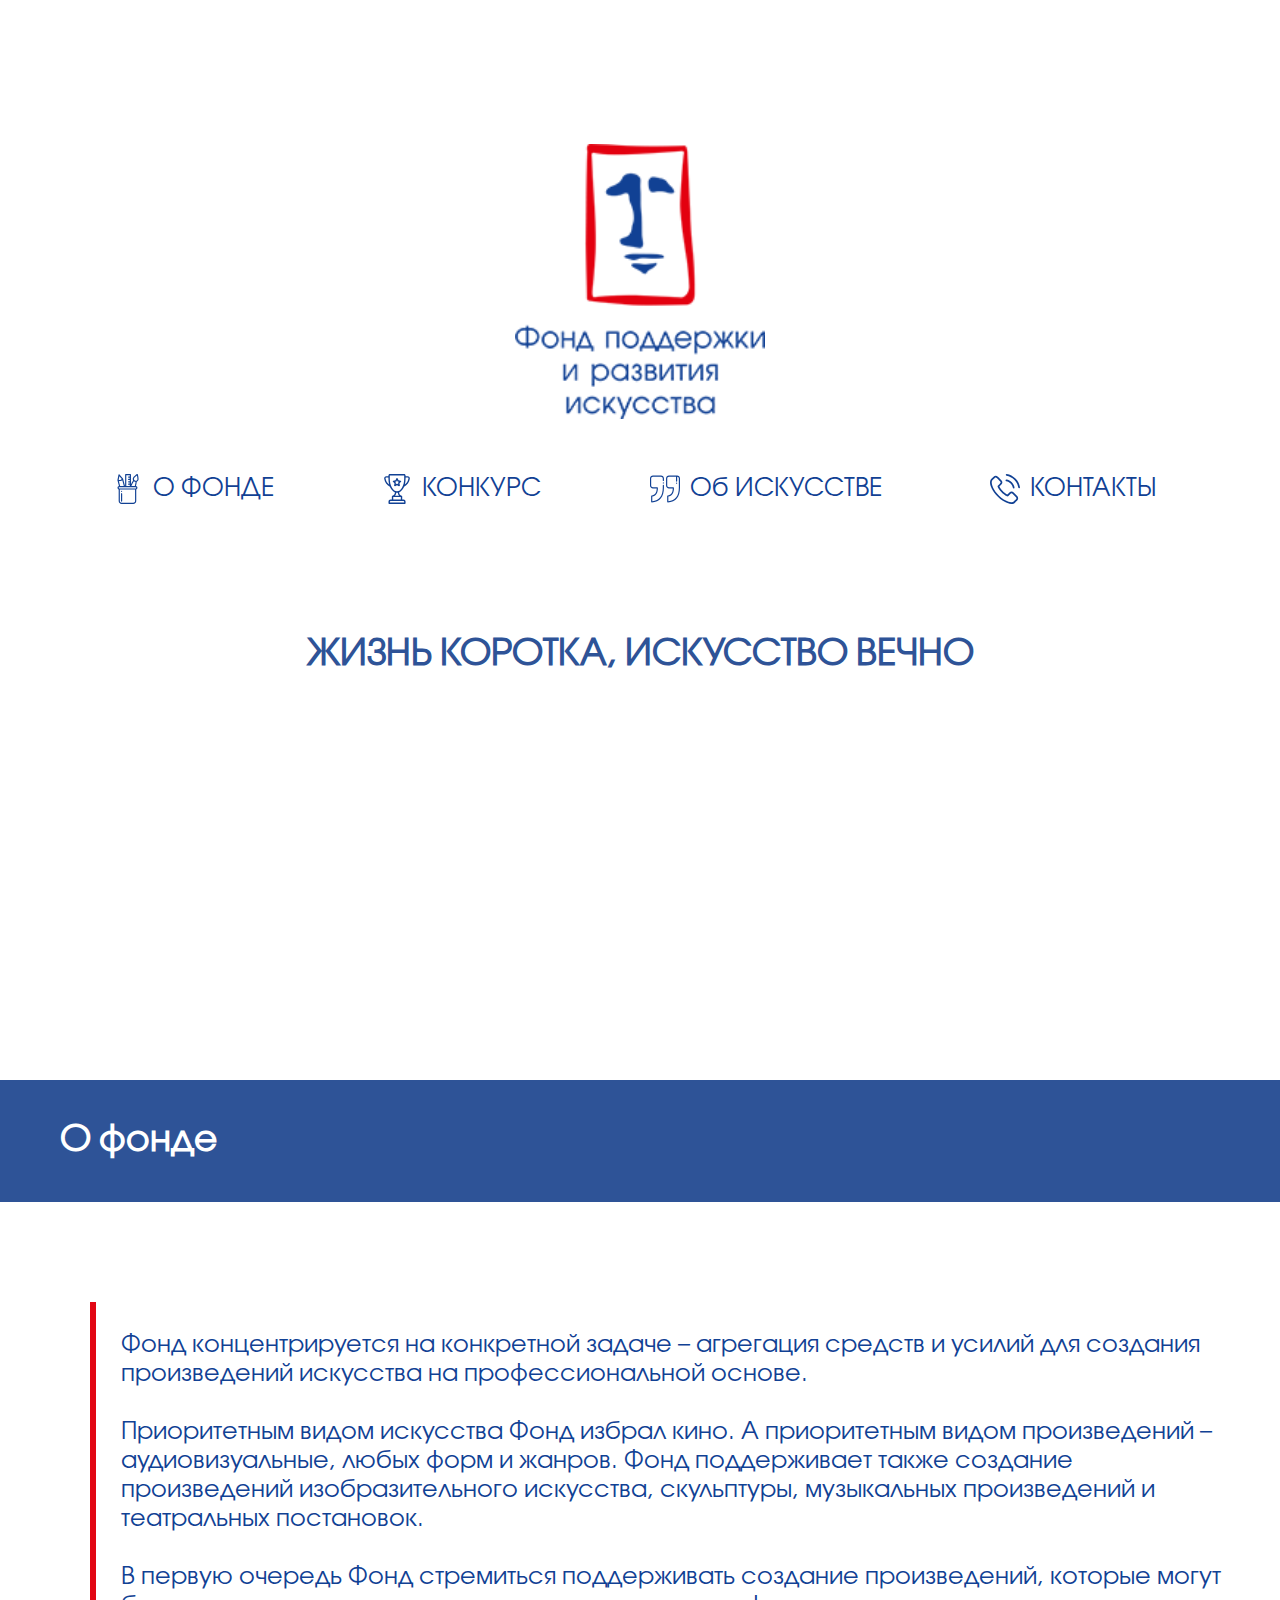
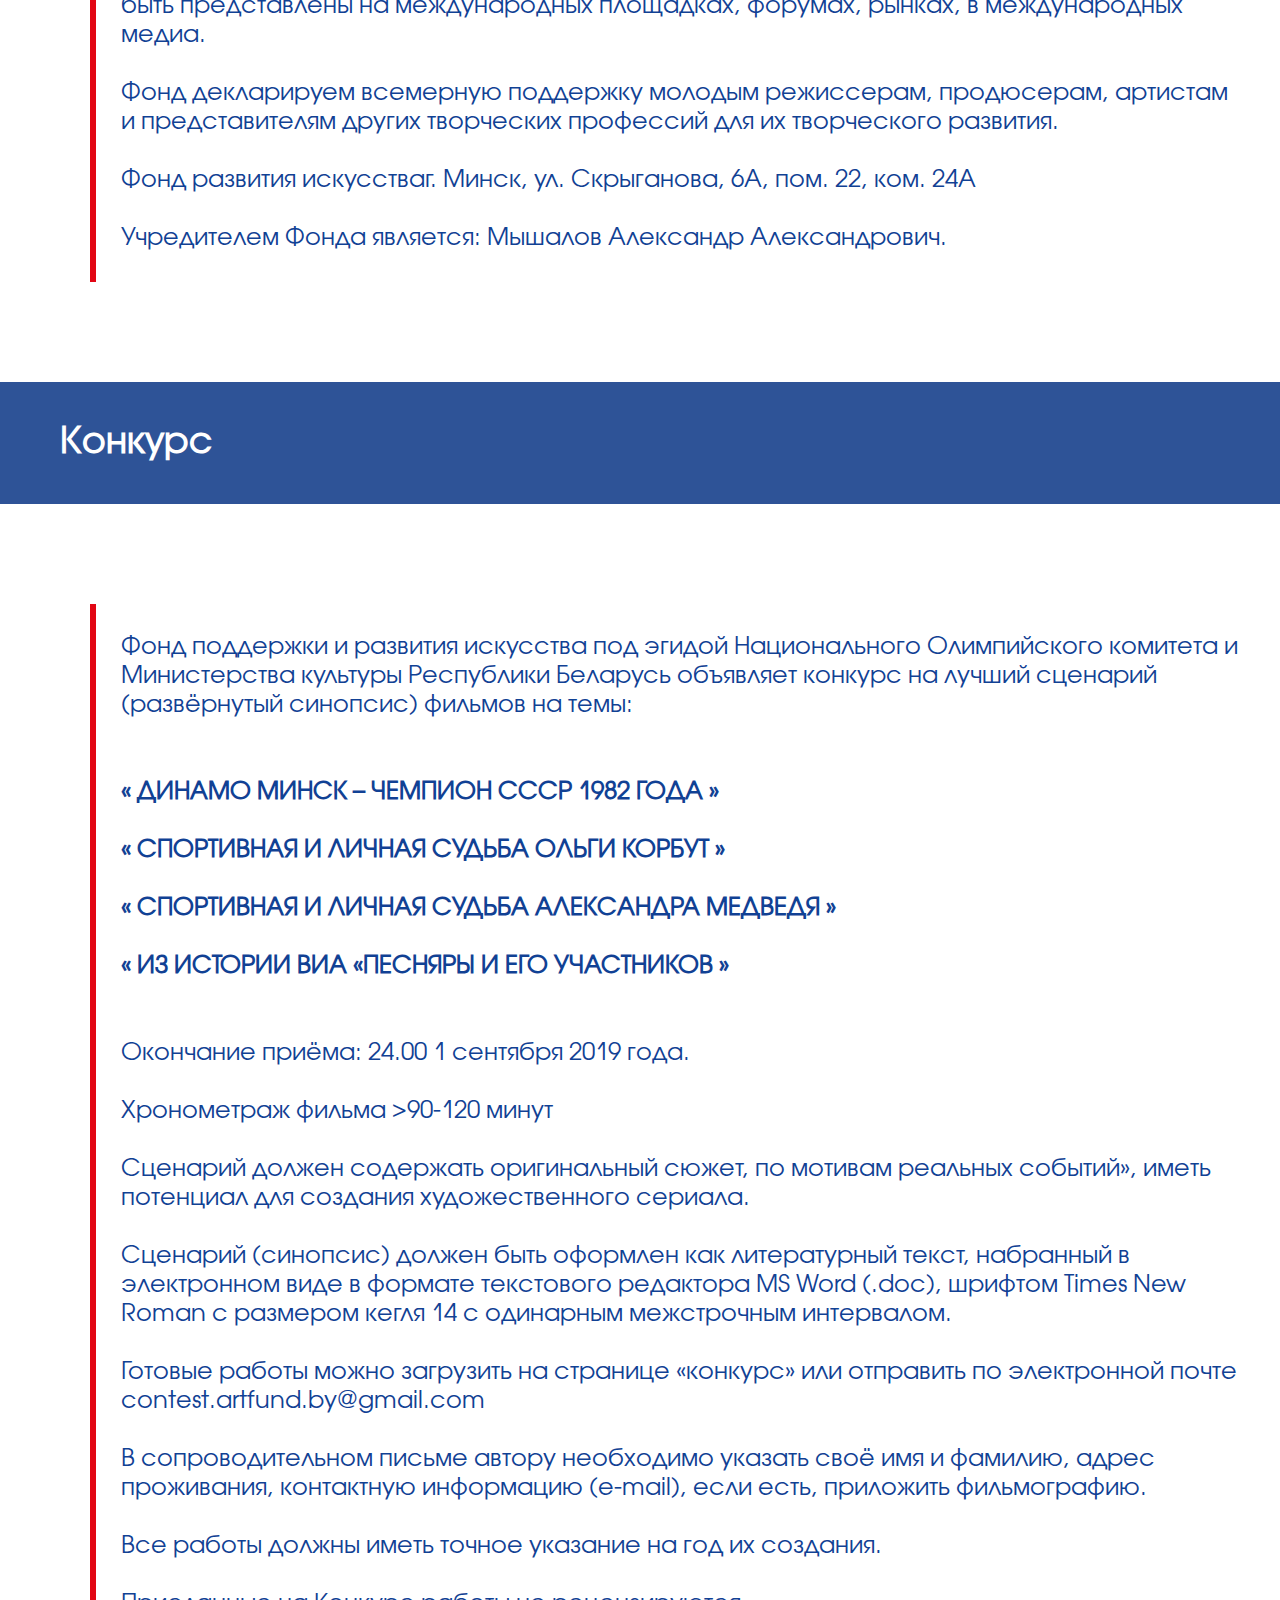
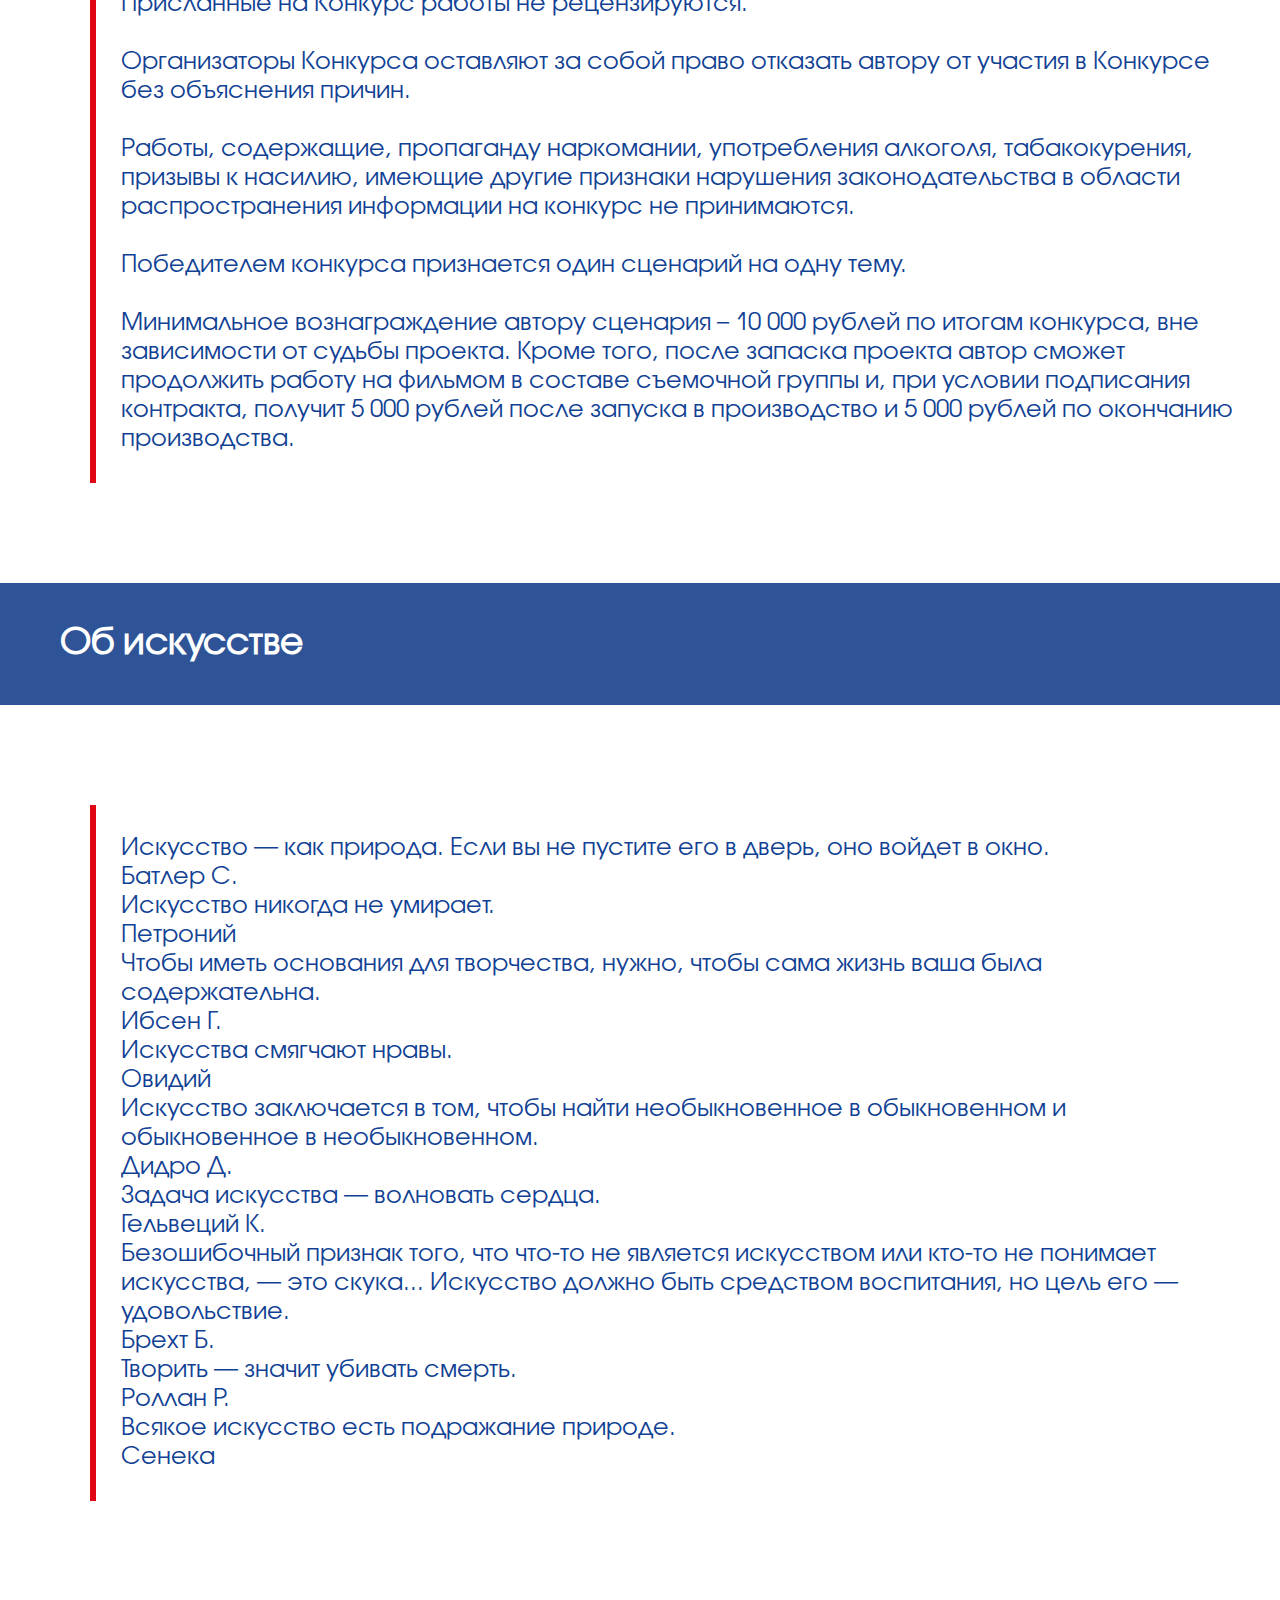
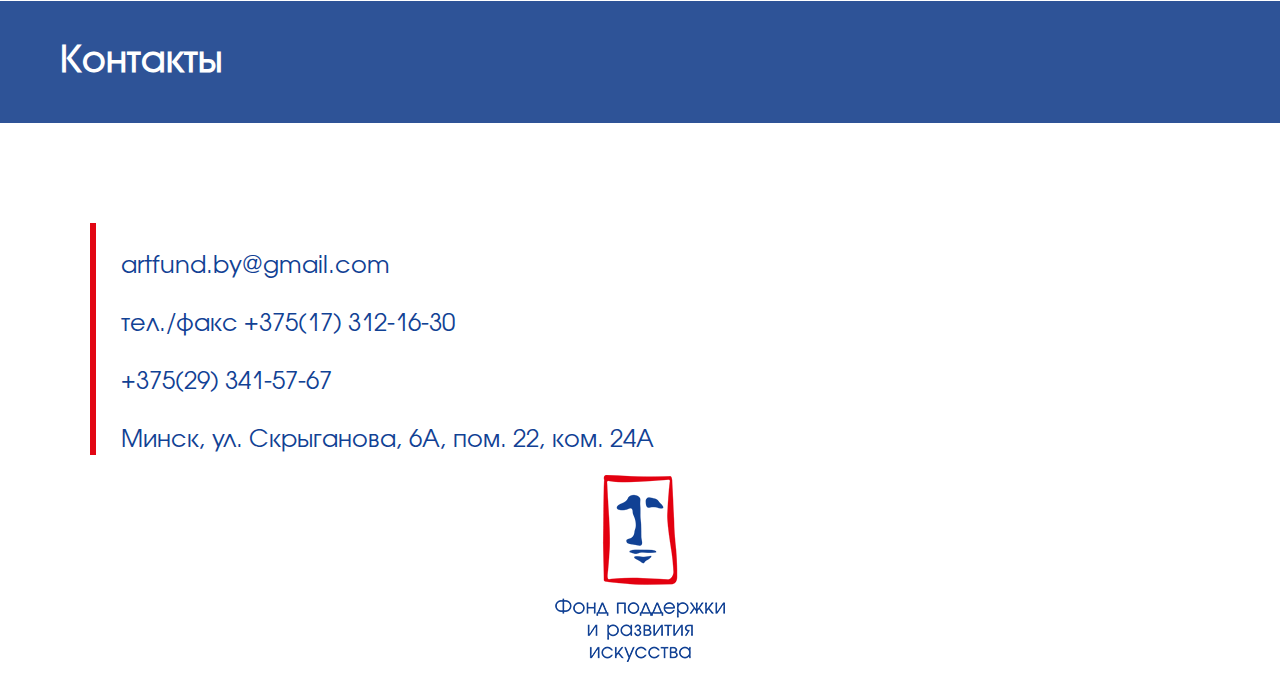
==== commit c8d9123c: "Update index.html" ====
--- a/index.html
+++ b/index.html
@@ -20,7 +20,7 @@
 		</div>
 		<section class="first">
 			<header>
-				<div class="logo__top"><img src="img/Logo.png" style="max-width: 250px; width: 100%;"></div>
+				<div class="logo__top"><img src="img/logo.png" style="max-width: 250px; width: 100%;"></div>
 				<div class="flex__row menu">
 					<div class="menu__links">
 						<div class="flex__row menu__pc">
@@ -303,18 +303,20 @@
 																				</p>
 																			</a>
 																			<p>&nbsp;</p>
+																			<a href="tel:+375173121630">
+																				<p  ">
+																					тел./факс +375(17) 312-16-30
+																				</p>
+																			</a>
+																			<p>&nbsp;</p>
 																			<a href="tel:+375293415767">
 																				<p  ">
 																					+375(29) 341-57-67
 																				</p>
 																			</a>
-																			<p>&nbsp;</p>
-																			<a href="tel:+375173121630">
-																				<p  ">
-																					тел./факс +375(17) 312-16-30
-																				</p>
-																			</a>
-																			<p>&nbsp;</p>
+																			
+																			<p>&nbsp;</p>
+																			<a href="https://www.google.ru/maps/place/%D1%83%D0%BB.+%D0%A1%D0%BA%D1%80%D1%8B%D0%B3%D0%B0%D0%BD%D0%BE%D0%B2%D0%B0+6%D0%B0,+%D0%9C%D0%B8%D0%BD%D1%81%D0%BA/@53.9105178,27.515967,17z/data=!4m5!3m4!1s0x46dbc55eac1f56b1:0x608821dc8d7c0b1!8m2!3d53.9105873!4d27.5168252" target="_blank"><p  ">Минск, ул. Скрыганова, 6А, пом. 22, ком. 24А</p> </a>
 																		</div>
 																	</div>
 																</div>
@@ -322,15 +324,15 @@
 															<footer>
 																<div class="container">
 																	<div class="flex__row">
-																		<div class="flex__col">
+																		<!-- <div class="flex__col">
 																			<p  ">Фонд развития искусства.</p>
-																			<a href="https://www.google.ru/maps/place/%D1%83%D0%BB.+%D0%A1%D0%BA%D1%80%D1%8B%D0%B3%D0%B0%D0%BD%D0%BE%D0%B2%D0%B0+6%D0%B0,+%D0%9C%D0%B8%D0%BD%D1%81%D0%BA/@53.9105178,27.515967,17z/data=!4m5!3m4!1s0x46dbc55eac1f56b1:0x608821dc8d7c0b1!8m2!3d53.9105873!4d27.5168252" target="_blank"><p  ">Минск, ул. Скрыганова, 6А, пом. 22, ком. 24А</p> </a>
-																		</div>
+																			
+																		</div> -->
 																		<img src="img/logo.png">
-																		<div class="flex__col">
+																		<!-- <div class="flex__col">
 																			<p  ">	Учредителем Фонда является:</p>
 																			<p  ">Мышалов Александр Александрович</p>
-																		</div>
+																		</div> -->
 																	</div>
 																</div>
 															</footer>
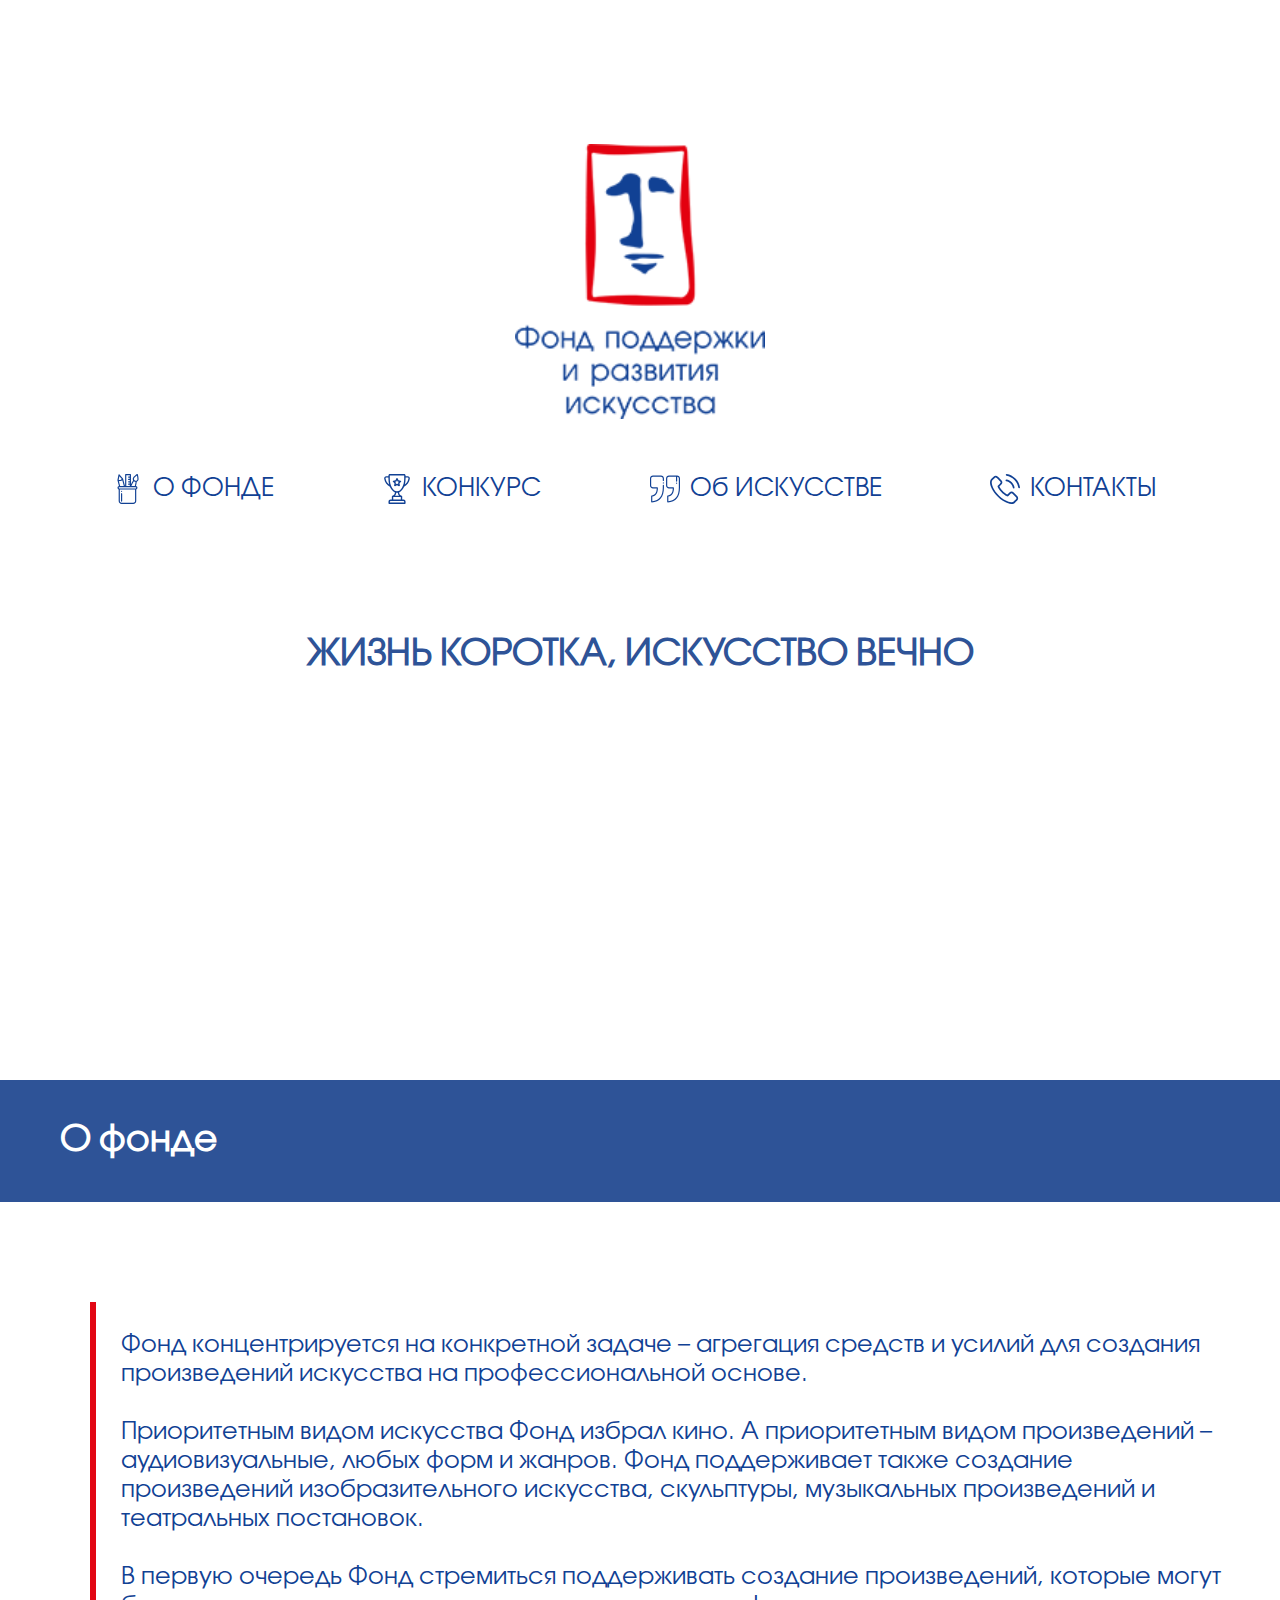
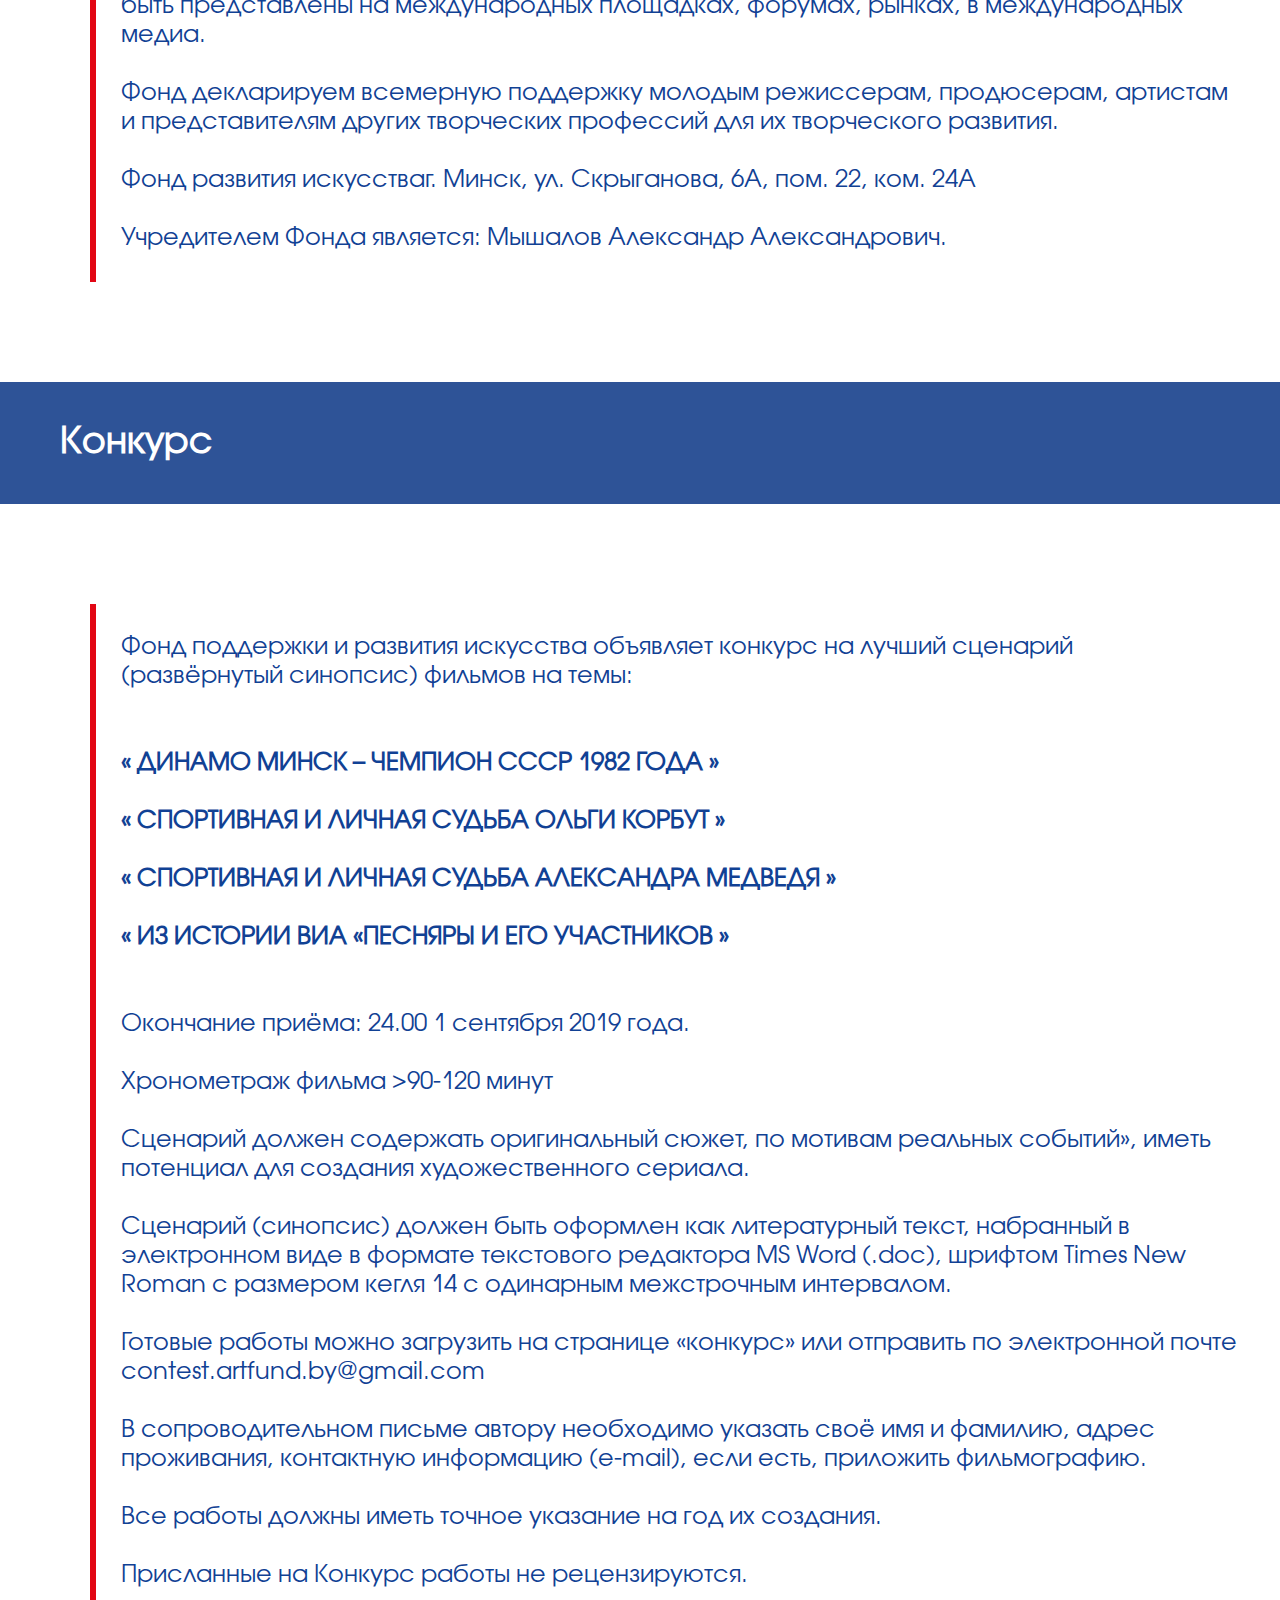
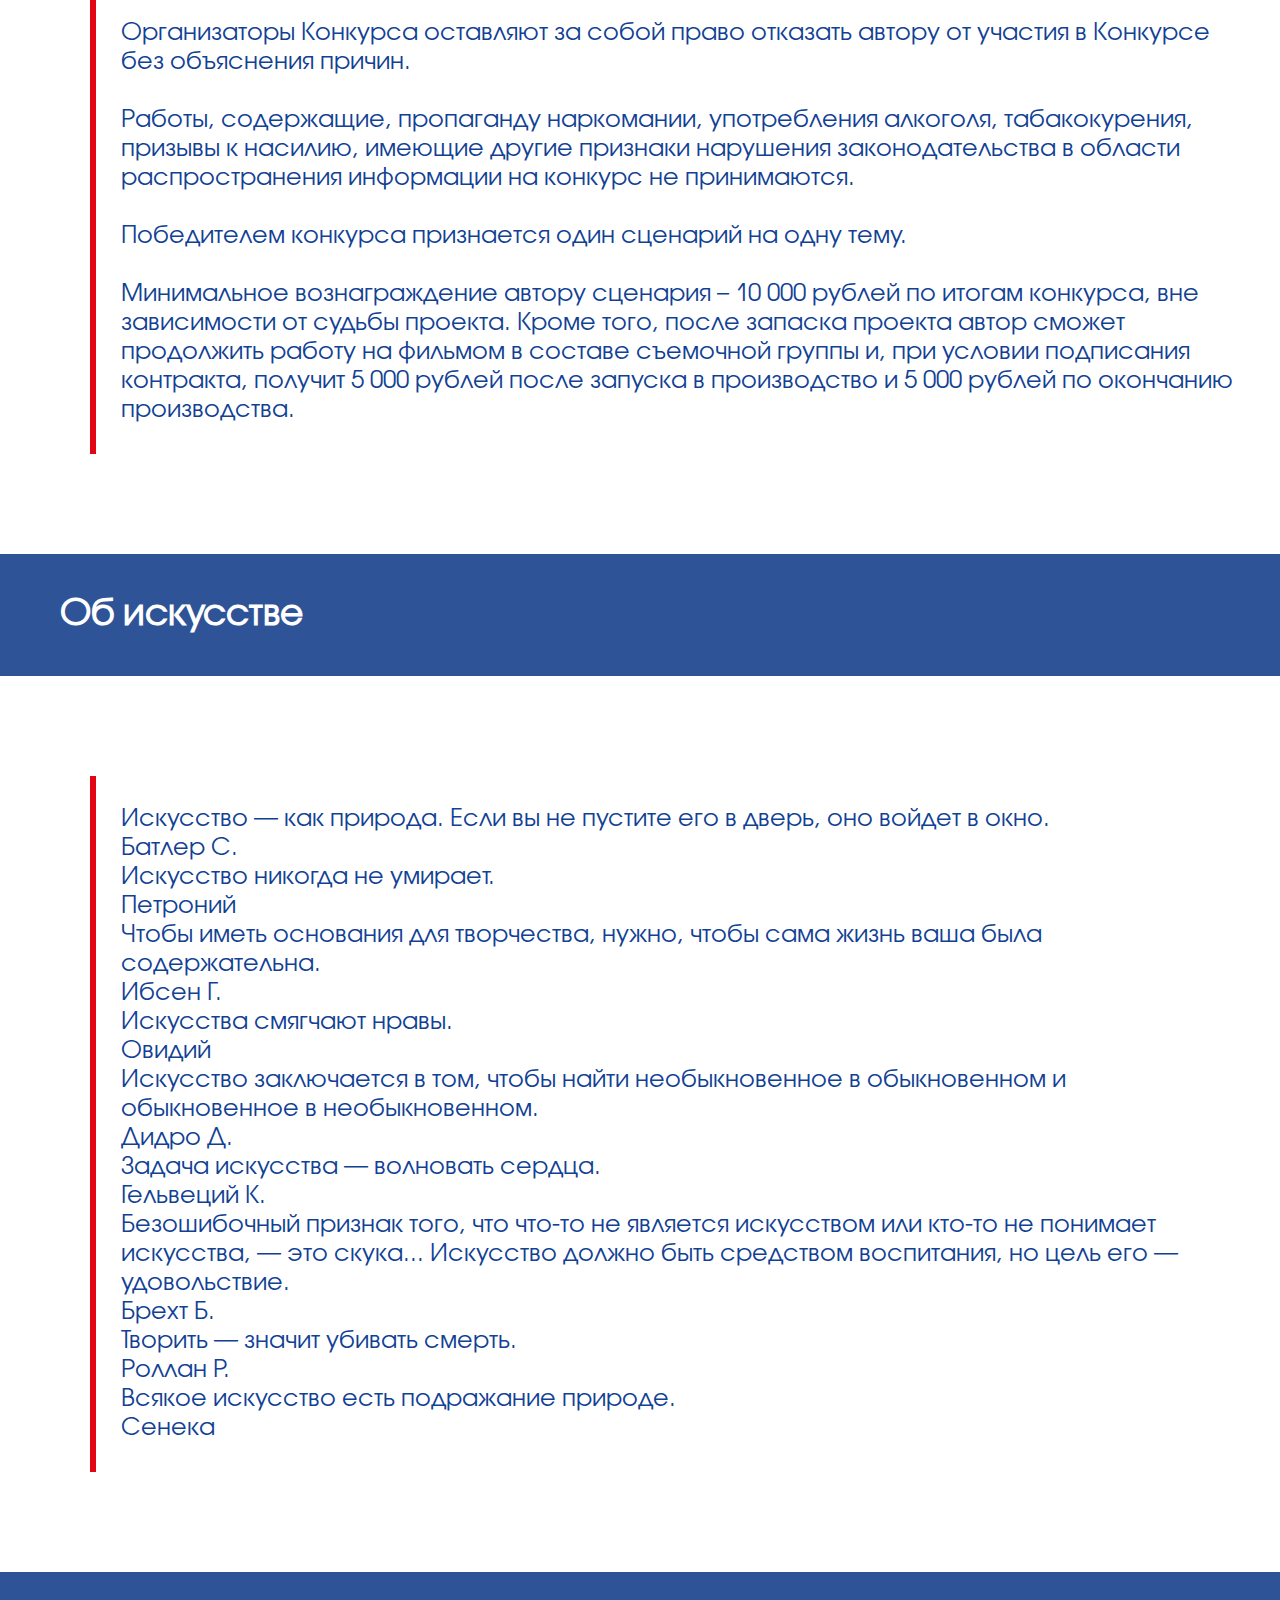
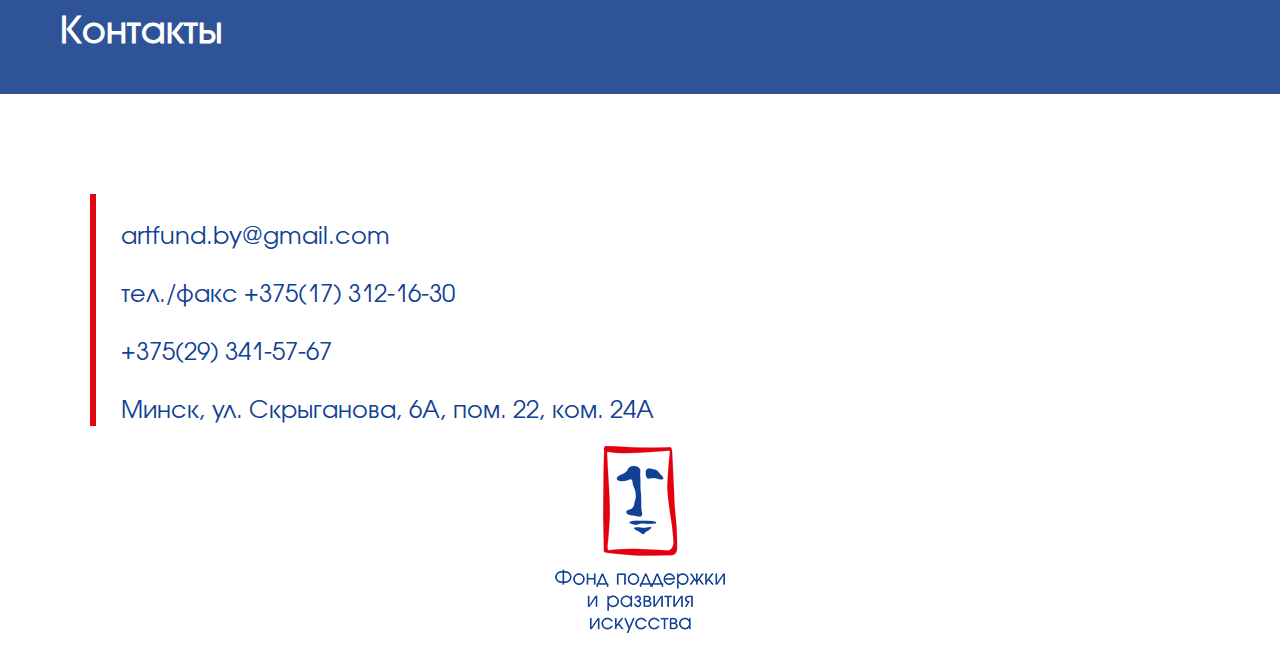
==== commit e09b6182: "Update index.html" ====
--- a/index.html
+++ b/index.html
@@ -215,7 +215,7 @@
 																
 																<div class="leftpad">
 																	<p>&nbsp;</p>
-																	<p  ">Фонд поддержки и развития искусства под эгидой Национального Олимпийского комитета и Министерства культуры Республики Беларусь объявляет конкурс на лучший сценарий (развёрнутый синопсис) фильмов на темы:<p>
+																	<p  ">Фонд поддержки и развития искусства объявляет конкурс на лучший сценарий (развёрнутый синопсис) фильмов на темы:<p>
 																		<p>&nbsp;</p>
 																		<p>&nbsp;</p>
 																		<p class="bold">«  Динамо Минск – чемпион СССР 1982 года  » </p>
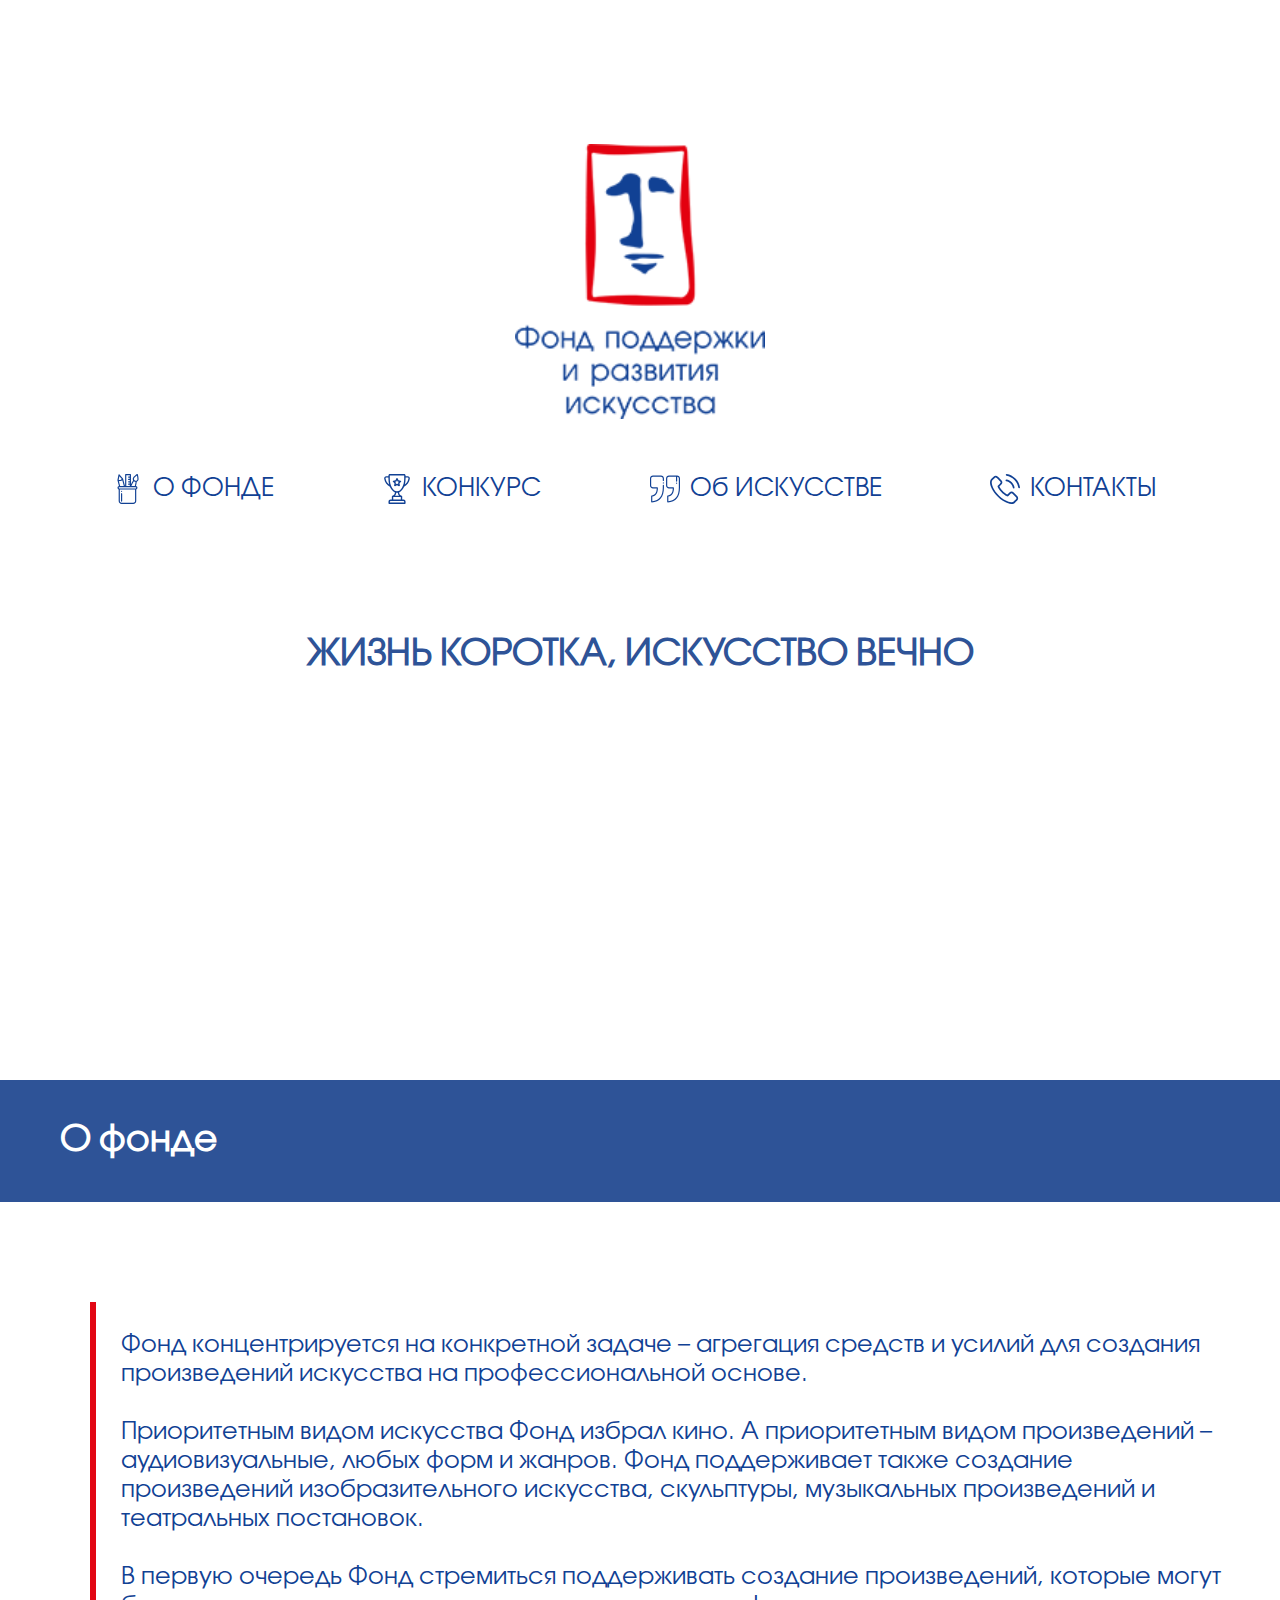
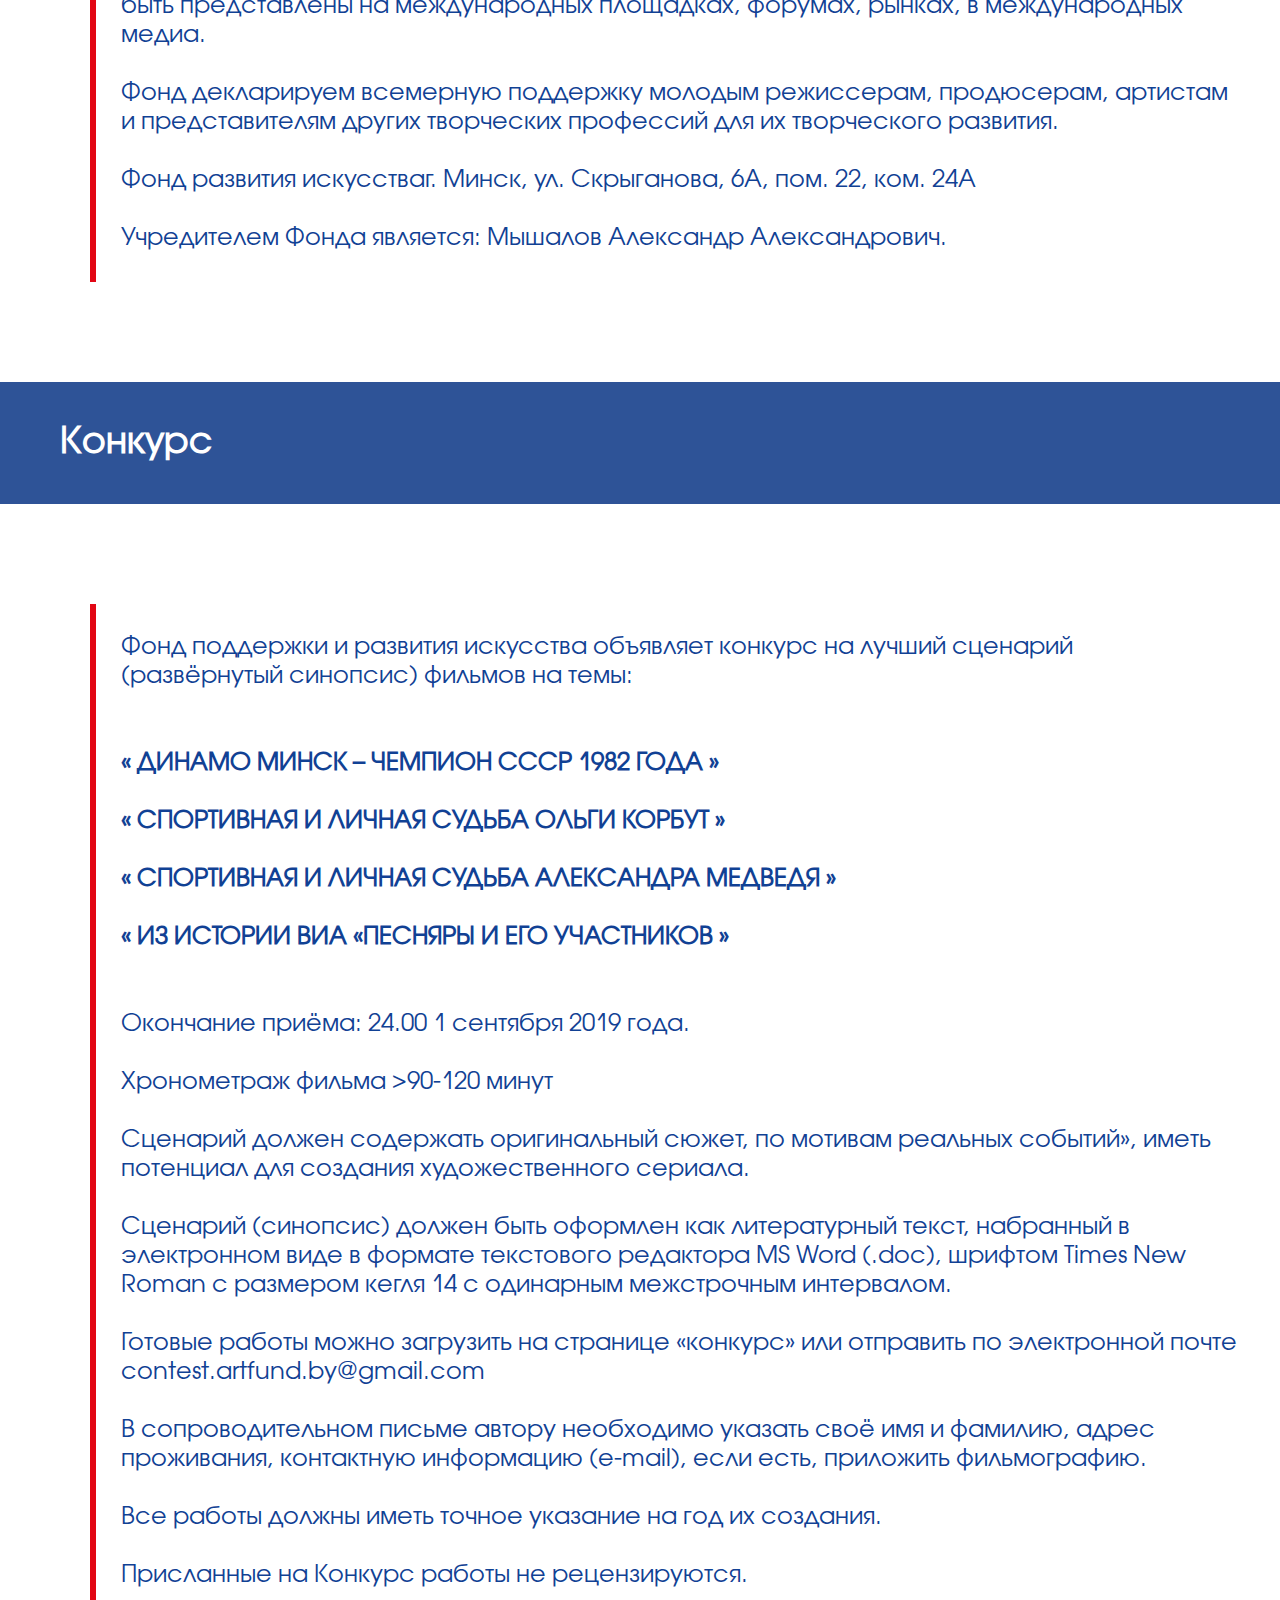
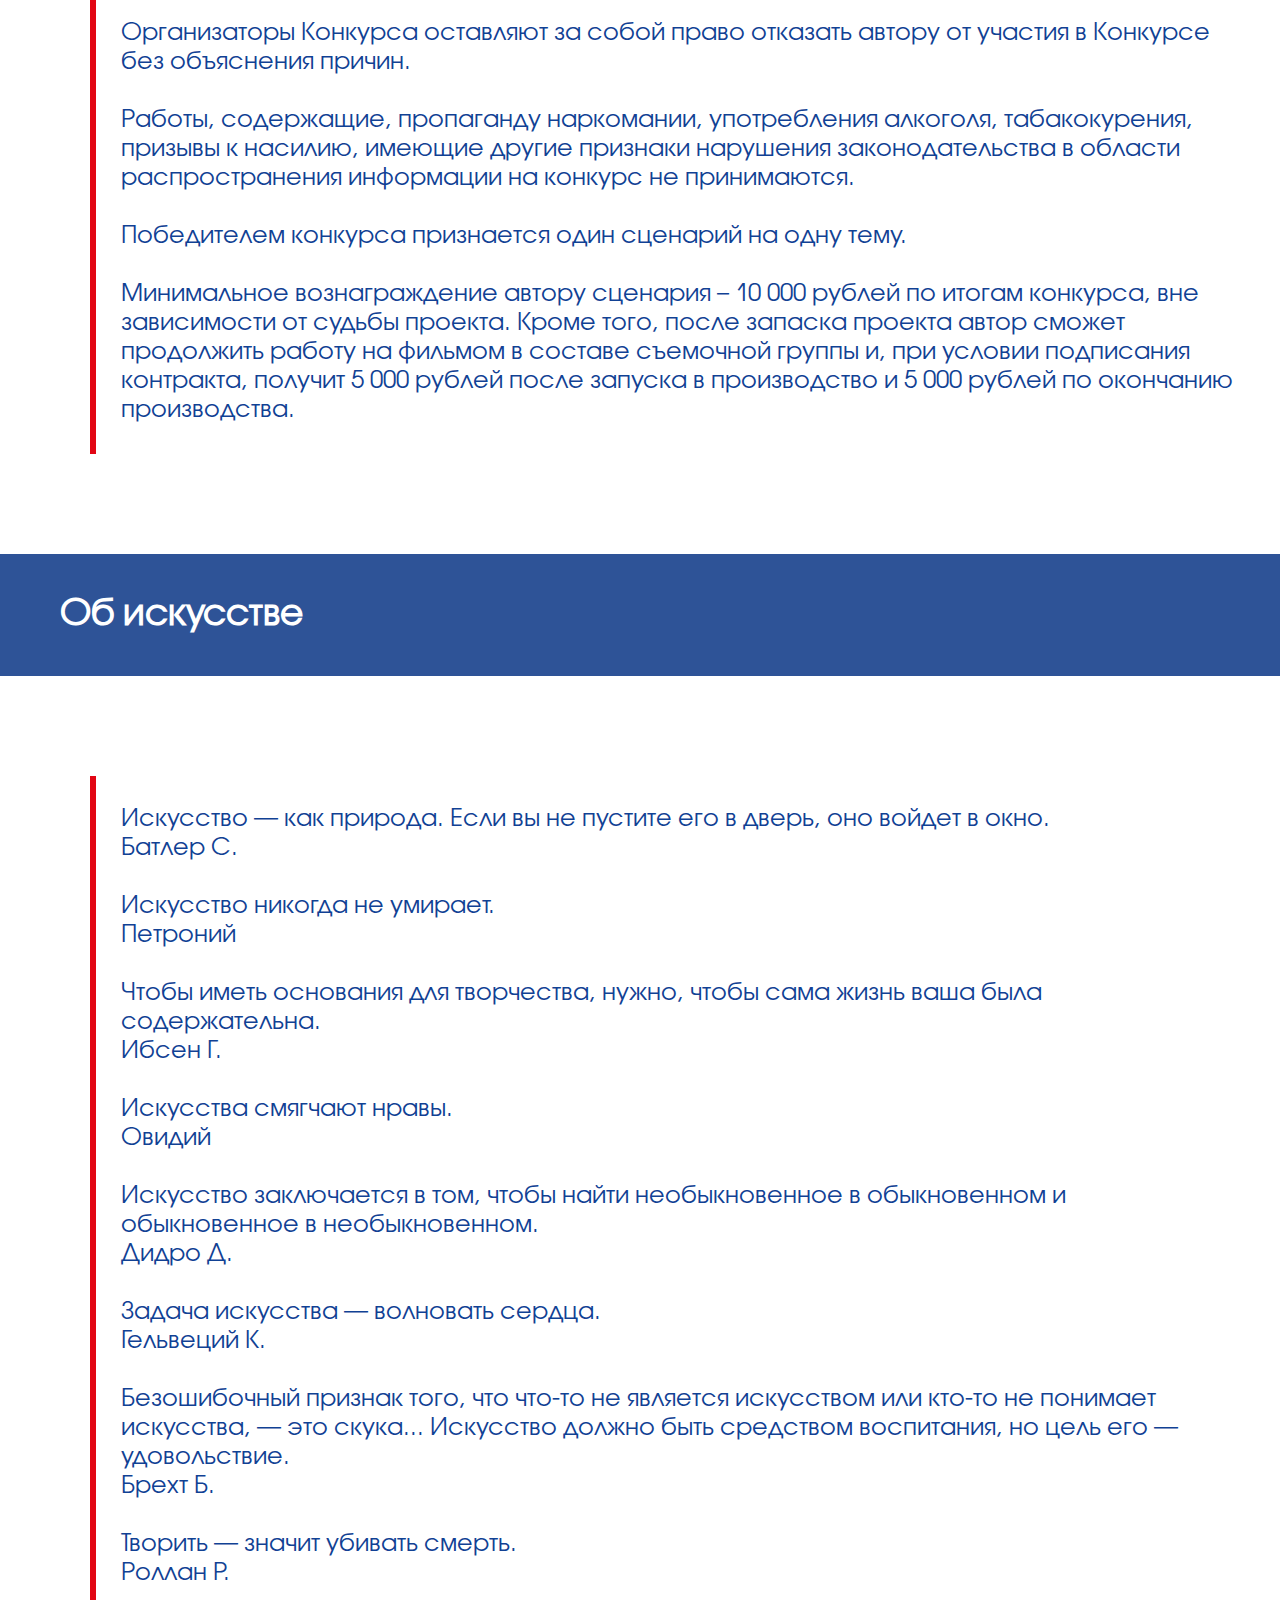
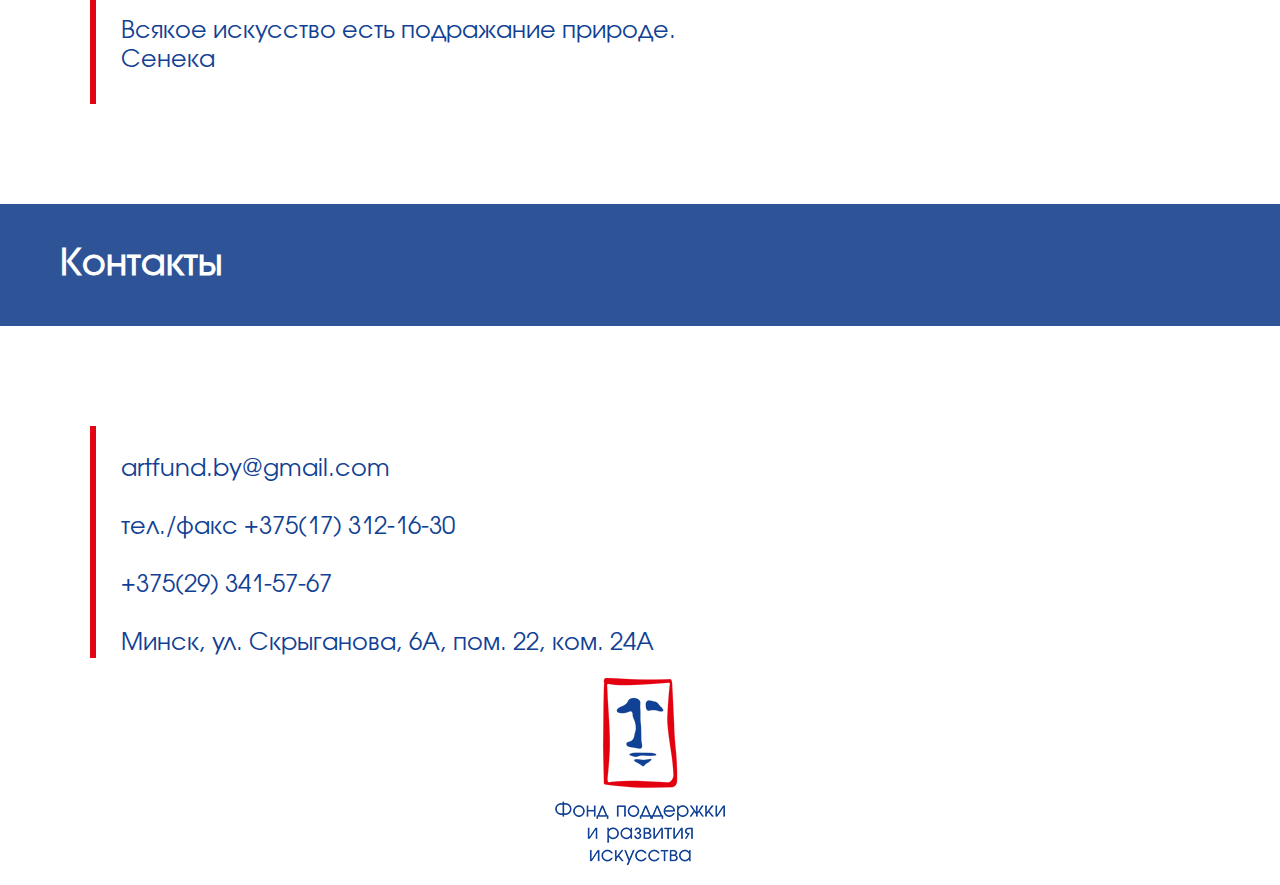
==== commit eb7cd0da: "scroll links" ====
--- a/index.html
+++ b/index.html
@@ -12,10 +12,10 @@
 			<input type="checkbox" id="menu-toggle" />
 			<label for="menu-toggle"></label>
 			<ul id="menu">
-				<li><a href="#">О фонде</a></li>
-				<li><a href="#">Конкурс</a></li>
-				<li><a href="#">Об искусстве</a></li>
-				<li><a href="#">Контакты</a></li>
+				<li><a href="#about">О фонде</a></li>
+				<li><a href="#comp">Конкурс</a></li>
+				<li><a href="#ab_art">Об искусстве</a></li>
+				<li><a href="#contacts">Контакты</a></li>
 			</ul>
 		</div>
 		<section class="first">
@@ -25,7 +25,7 @@
 					<div class="menu__links">
 						<div class="flex__row menu__pc">
 							<div class="menu__link">
-								<a href="">
+								<a href="#about">
 									<div class="flex__row">
 										<svg version="1.1" id="Capa_1" xmlns="http://www.w3.org/2000/svg" xmlns:xlink="http://www.w3.org/1999/xlink" x="0px" y="0px"
 											viewBox="0 0 512 512" style="enable-background:new 0 0 512 512; width: 30px;" xml:space="preserve">
@@ -67,7 +67,7 @@
 											</a>
 										</div>
 										<div class="menu__link">
-											<a href="">
+											<a href="#comp">
 												<div class="flex__row">
 													<svg version="1.1" id="Layer_1" xmlns="http://www.w3.org/2000/svg" xmlns:xlink="http://www.w3.org/1999/xlink" x="0px" y="0px"
 														viewBox="0 0 511.999 511.999" style="enable-background:new 0 0 511.999 511.999;" width="30px" xml:space="preserve">
@@ -104,7 +104,7 @@
 													</a>
 												</div>
 												<div class="menu__link">
-													<a href="">
+													<a href="#ab_art">
 														<div class="flex__row">
 															<svg version="1.1" id="Capa_1" xmlns="http://www.w3.org/2000/svg" xmlns:xlink="http://www.w3.org/1999/xlink" x="0px" y="0px"
 																viewBox="0 0 512 512" style="enable-background:new 0 0 512 512;" width="30px" xml:space="preserve">
@@ -133,7 +133,7 @@
 																	</a>
 																</div>
 																<div class="menu__link">
-																	<a href="">
+																	<a href="#contacts">
 																		<div class="flex__row">
 																			<svg version="1.1" id="Capa_1" xmlns="http://www.w3.org/2000/svg" xmlns:xlink="http://www.w3.org/1999/xlink" x="0px" y="0px"
 																				viewBox="0 0 473.806 473.806" style="enable-background:new 0 0 473.806 473.806;" width="30px" xml:space="preserve">
@@ -177,7 +177,7 @@
 															</header>
 														</section>
 														
-														<section class="content">
+														<section class="content" id="about">
 															<div class="blue_line">
 																<div class="container">
 																	<h1>О фонде</h1>
@@ -205,7 +205,7 @@
 															</div>
 														</section>
 														
-														<section class="content">
+														<section class="content" id="comp">
 															<div class="blue_line">
 																<div class="container">
 																	<h1>Конкурс</h1>
@@ -255,7 +255,7 @@
 																</div>
 															</section>
 															<section>
-																<div class="blue_line">
+																<div class="blue_line" id="ab_art">
 																	<div class="container">
 																		<h1>Об искусстве</h1>
 																	</div>
@@ -266,20 +266,28 @@
 																			<p>&nbsp;</p>
 																			<p  ">Искусство — как природа. Если вы не пустите его в дверь, оно войдет в окно.</p>
 																			<p> Батлер С. </p>
+																			<p>&nbsp;</p>
 																			<p  ">Искусство никогда не умирает.</p>
 																			<p> Петроний </p>
+																			<p>&nbsp;</p>
 																			<p  ">Чтобы иметь основания для творчества, нужно, чтобы сама жизнь ваша была содержательна.</p>
 																			<p> Ибсен Г. </p>
+																			<p>&nbsp;</p>
 																			<p  ">Искусства смягчают нравы.</p>
 																			<p> Овидий </p>
+																			<p>&nbsp;</p>
 																			<p  ">Искусство заключается в том, чтобы найти необыкновенное в обыкновенном и обыкновенное в необыкновенном.</p>
 																			<p> Дидро Д. </p>
+																			<p>&nbsp;</p>
 																			<p  ">Задача искусства — волновать сердца.</p>
 																			<p> Гельвеций К. </p>
+																			<p>&nbsp;</p>
 																			<p  ">Безошибочный признак того, что что-то не является искусством или кто-то не понимает искусства, — это скука... Искусство должно быть средством воспитания, но цель его — удовольствие.</p>
 																			<p> Брехт Б. </p>
+																			<p>&nbsp;</p>
 																			<p  ">Творить — значит убивать смерть.</p>
 																			<p> Роллан Р. </p>
+																			<p>&nbsp;</p>
 																			<p  ">Всякое искусство есть подражание природе.</p>
 																			<p> Сенека </p>
 																			<p>&nbsp;</p>
@@ -288,7 +296,7 @@
 																</div>
 															</section>
 															<section>
-																<div class="blue_line">
+																<div class="blue_line" id="contacts">
 																	<div class="container">
 																		<h1>Контакты</h1>
 																	</div>
